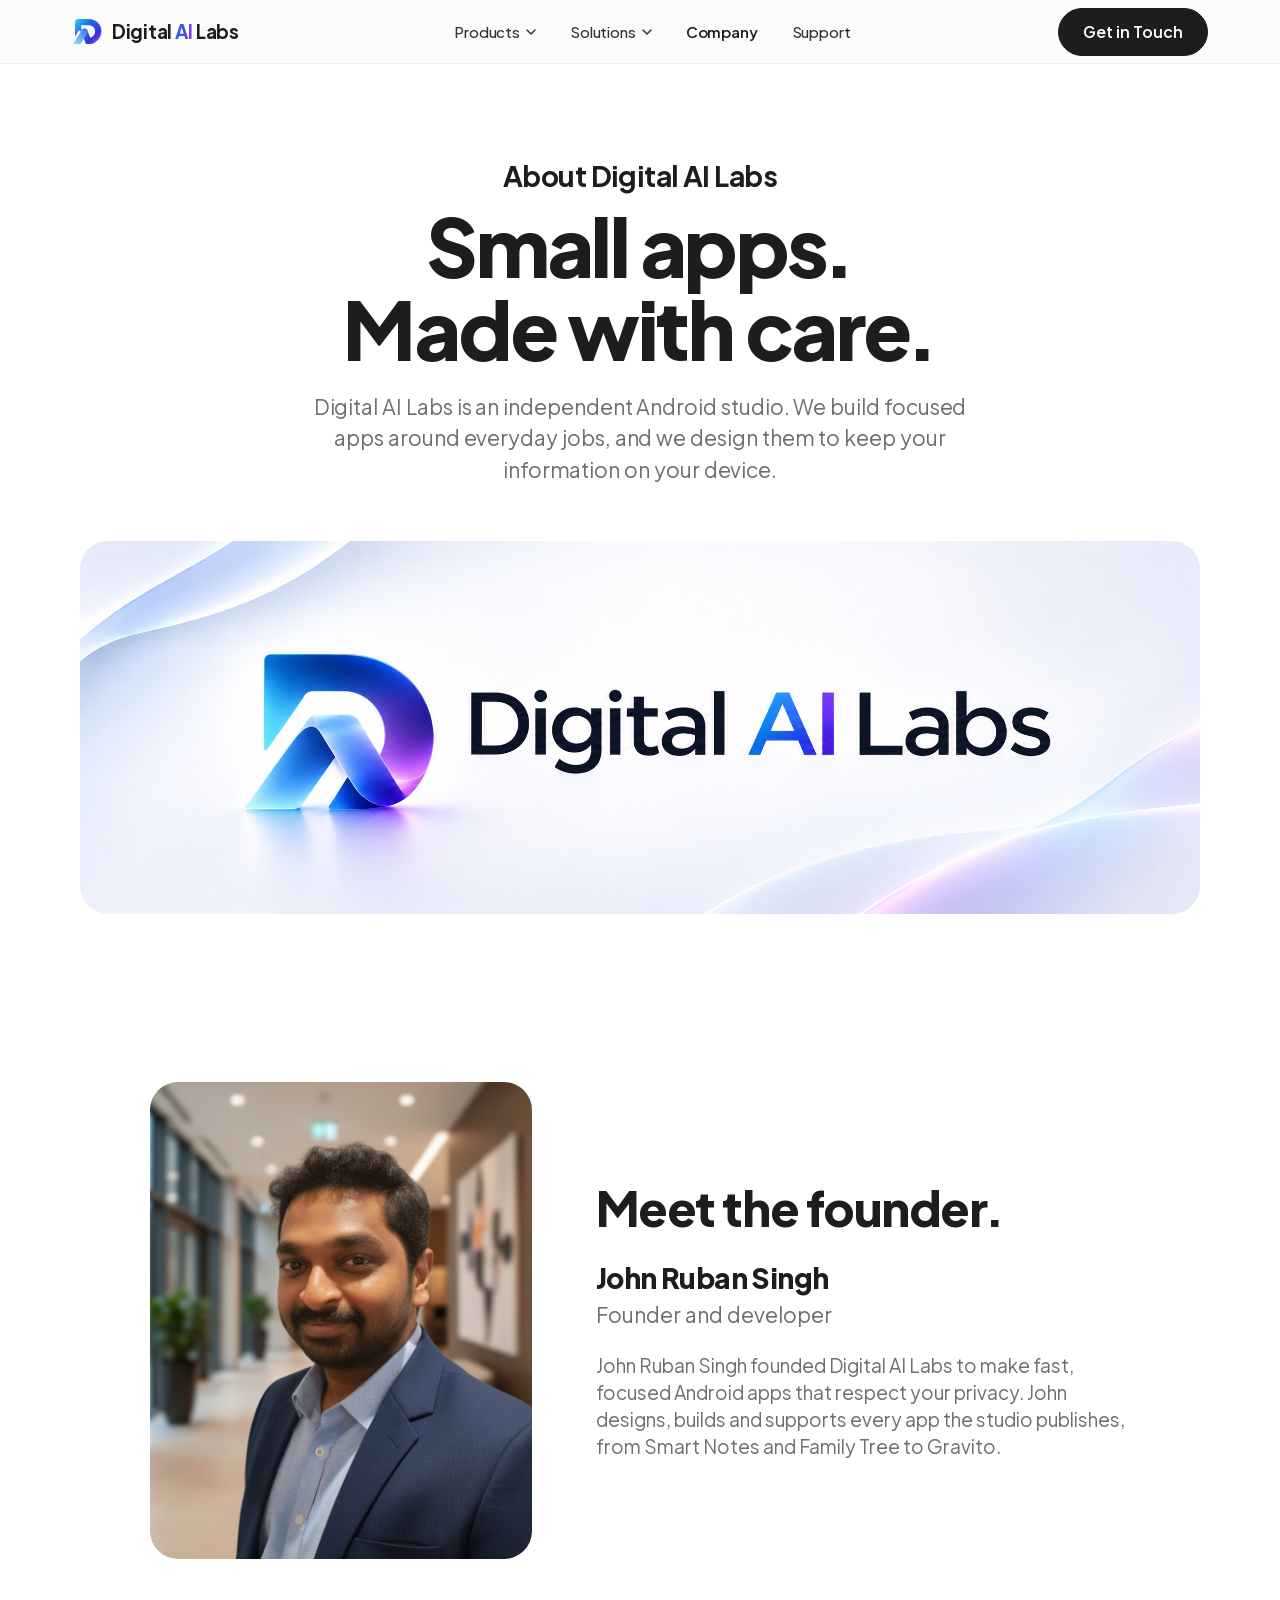
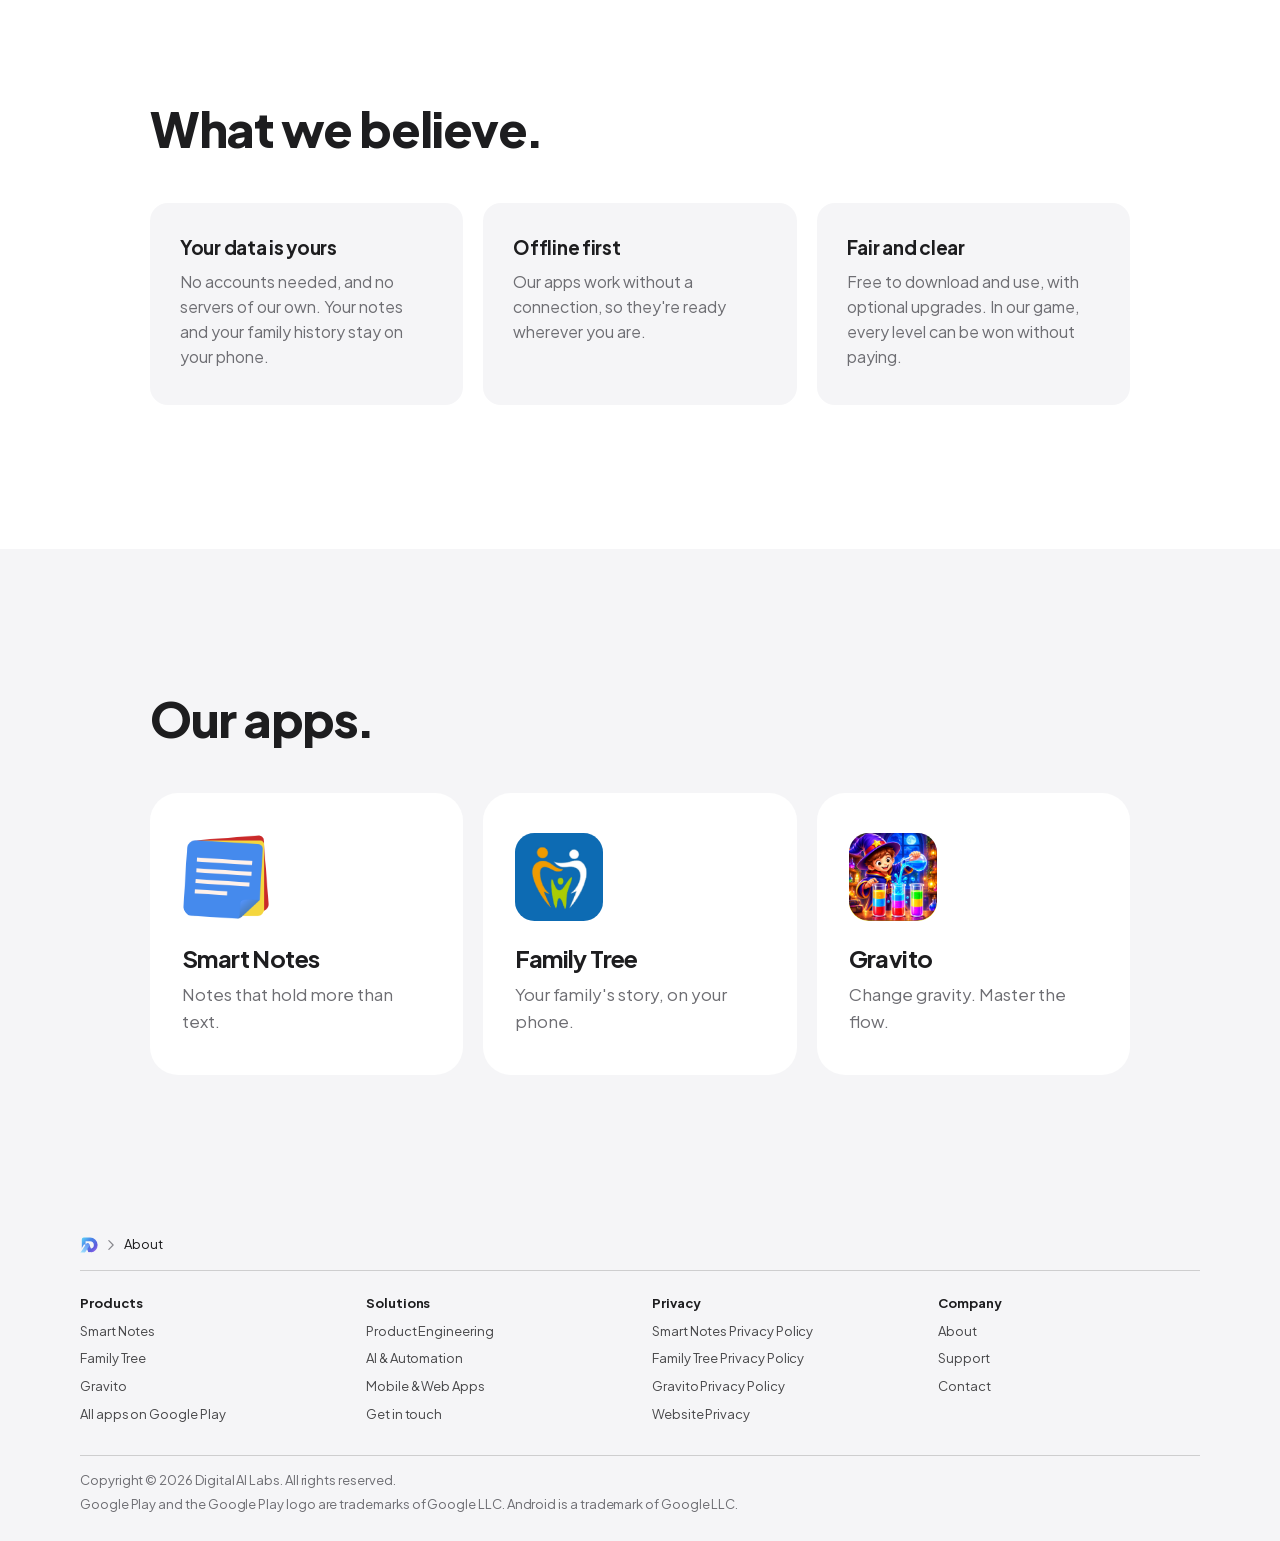
==== about/index.html @ e5d53a9a "Redesign home page and navigation; add Solutions and Contact Home page rebuilt from the product show" ====
<!doctype html>
<html lang="en">
<head>
<meta charset="utf-8">
<meta name="viewport" content="width=device-width, initial-scale=1">
<title>About | Digital AI Labs</title>
<meta name="description" content="Digital AI Labs is an independent Android studio founded by John Ruban Singh. We make Smart Notes, Family Tree and Gravito.">
<link rel="canonical" href="https://digiailabs.com/about/">

<meta name="theme-color" content="#ffffff" media="(prefers-color-scheme: light)">
<meta name="theme-color" content="#000000" media="(prefers-color-scheme: dark)">
<meta property="og:type" content="website">
<meta property="og:site_name" content="Digital AI Labs">
<meta property="og:title" content="About | Digital AI Labs">
<meta property="og:description" content="Digital AI Labs is an independent Android studio founded by John Ruban Singh. We make Smart Notes, Family Tree and Gravito.">
<meta property="og:url" content="https://digiailabs.com/about/">
<meta property="og:image" content="https://digiailabs.com/assets/img/og/home.png">
<meta property="og:image:width" content="1200">
<meta property="og:image:height" content="630">
<meta name="twitter:card" content="summary_large_image">
<link rel="icon" href="/assets/img/brand/favicon.svg" type="image/svg+xml">
<link rel="icon" href="/assets/img/brand/favicon-32.png" sizes="32x32" type="image/png">
<link rel="apple-touch-icon" href="/assets/img/brand/apple-touch-icon.png">
<link rel="preload" href="/assets/fonts/jakarta-latin.woff2" as="font" type="font/woff2" crossorigin>
<link rel="stylesheet" href="/assets/fonts/jakarta.css">
<link rel="stylesheet" href="/assets/css/site.css">
<script src="/assets/js/site.js" defer></script>

</head>
<body class="page-about">
<a class="skip" href="#main">Skip to content</a>
<header class="globalnav">
  <nav class="globalnav-inner" aria-label="Global">
    <a class="brand" href="/" aria-label="Digital AI Labs home"><img class="mark" src="/assets/img/brand/mark.svg" alt="" width="100" height="90"><span>Digital <span class="ai">AI</span> Labs</span></a>
    <button class="menu-toggle" type="button" aria-expanded="false" aria-controls="globalnav-menu"><span class="sr-only">Menu</span><span class="menu-icon" aria-hidden="true"></span></button>
    <div class="globalnav-menu" id="globalnav-menu">
      <ul class="globalnav-list">
        <li class="has-menu"><button class="menu-btn" type="button" aria-expanded="false" aria-controls="menu-products">Products<svg class="caret" viewBox="0 0 10 6" aria-hidden="true"><path d="M1 1l4 4 4-4" fill="none" stroke="currentColor" stroke-width="1.5" stroke-linecap="round" stroke-linejoin="round"/></svg></button>
          <div class="menu-panel" id="menu-products"><ul class="menu-items"><li><a href="/smart-notes/"><img src="/assets/img/icons/smart-notes.png" alt="" width="40" height="40"><span><strong>Smart Notes</strong><small>Note, organize and capture your ideas anytime.</small></span></a></li><li><a href="/family-tree/"><img src="/assets/img/icons/family-tree.png" alt="" width="40" height="40"><span><strong>Family Tree</strong><small>Build, explore and preserve your family history.</small></span></a></li><li><a href="/gravito/"><img src="/assets/img/icons/gravito.png" alt="" width="40" height="40"><span><strong>Gravito</strong><small>A gravity-inspired color sort puzzle game.</small></span></a></li></ul><a class="menu-foot" href="https://play.google.com/store/apps/developer?id=Digital+AI+Labs">All apps on Google Play</a></div></li>
        <li class="has-menu"><button class="menu-btn" type="button" aria-expanded="false" aria-controls="menu-solutions">Solutions<svg class="caret" viewBox="0 0 10 6" aria-hidden="true"><path d="M1 1l4 4 4-4" fill="none" stroke="currentColor" stroke-width="1.5" stroke-linecap="round" stroke-linejoin="round"/></svg></button>
          <div class="menu-panel" id="menu-solutions"><ul class="menu-items"><li><a href="/solutions/#engineering"><svg class="svc-icon" viewBox="0 0 40 40" aria-hidden="true"><g fill="none" stroke="currentColor" stroke-width="2" stroke-linejoin="round"><path d="M20 6 4 14l16 8 16-8z"/><path d="m4 20 16 8 16-8"/><path d="m4 26 16 8 16-8"/></g></svg><span><strong>Product Engineering</strong><small>Build, scale and modernize digital products.</small></span></a></li><li><a href="/solutions/#ai"><svg class="svc-icon" viewBox="0 0 40 40" aria-hidden="true"><g fill="none" stroke="currentColor" stroke-width="2" stroke-linecap="round" stroke-linejoin="round"><rect x="10" y="10" width="20" height="20" rx="4"/><rect x="16" y="16" width="8" height="8" rx="1.5"/><path d="M15 4v6M20 4v6M25 4v6M15 30v6M20 30v6M25 30v6M4 15h6M4 20h6M4 25h6M30 15h6M30 20h6M30 25h6"/></g></svg><span><strong>AI &amp; Automation</strong><small>Leverage AI to improve productivity and experiences.</small></span></a></li><li><a href="/solutions/#apps"><svg class="svc-icon" viewBox="0 0 40 40" aria-hidden="true"><g fill="none" stroke="currentColor" stroke-width="2" stroke-linejoin="round"><rect x="3" y="8" width="26" height="18" rx="2.5"/><path d="M10 31h12" stroke-linecap="round"/><rect x="24" y="15" width="13" height="21" rx="2.5" fill="var(--bg)"/><path d="M29 32h3" stroke-linecap="round"/></g></svg><span><strong>Mobile &amp; Web Apps</strong><small>High-quality apps for Android, iOS and web.</small></span></a></li></ul><a class="menu-foot" href="/solutions/">Explore AI solutions</a></div></li>
        <li><a href="/about/" aria-current="page">Company</a></li>
        <li><a href="/support/">Support</a></li>
      </ul>
      <a class="pill pill-nav" href="/contact/">Get in Touch</a>
    </div>
  </nav>
</header>
<main id="main">
<section class="about-hero">
  <div class="container center narrow">
    <h1 class="hero-eyebrow">About Digital AI Labs</h1>
    <p class="hero-headline">Small apps<span class="dot">.</span> Made with care<span class="dot">.</span></p>
    <p class="hero-sub">Digital AI Labs is an independent Android studio. We build focused apps around everyday jobs, and we design them to keep your information on your device.</p>
  </div>
  <div class="container wide-banner" data-reveal>
    <img class="brand-banner" src="/assets/img/brand/brand-banner.jpg" alt="The Digital AI Labs logo: a D and an A folded from one ribbon of blue to violet glass" width="2172" height="724">
  </div>
</section>
<section class="section founder">
  <div class="container founder-grid">
    <figure class="founder-photo"><img src="/assets/img/founder/portrait.jpg" alt="John Ruban Singh, founder of Digital AI Labs" width="792" height="990" loading="lazy"></figure>
    <div class="founder-copy">
      <h2 class="section-headline">Meet the founder<span class="dot">.</span></h2>
      <p class="founder-name">John Ruban Singh</p>
      <p class="founder-role">Founder and developer</p>
      <p>John Ruban Singh founded Digital AI Labs to make fast, focused Android apps that respect your privacy. John designs, builds and supports every app the studio publishes, from Smart Notes and Family Tree to Gravito.</p>
    </div>
  </div>
</section>
<section class="section values">
  <div class="container">
    <h2 class="section-headline">What we believe<span class="dot">.</span></h2>
    <ul class="feature-grid three">
      <li class="feature"><h3>Your data is yours</h3><p>No accounts needed, and no servers of our own. Your notes and your family history stay on your phone.</p></li>
      <li class="feature"><h3>Offline first</h3><p>Our apps work without a connection, so they're ready wherever you are.</p></li>
      <li class="feature"><h3>Fair and clear</h3><p>Free to download and use, with optional upgrades. In our game, every level can be won without paying.</p></li>
    </ul>
  </div>
</section>
<section class="section apps-row">
  <div class="container">
    <h2 class="section-headline">Our apps<span class="dot">.</span></h2>
    <ul class="app-cards">
      <li><a href="/smart-notes/"><img src="/assets/img/icons/smart-notes.png" alt="" width="88" height="88" loading="lazy"><h3>Smart Notes</h3><p>Notes that hold more than text.</p></a></li>
      <li><a href="/family-tree/"><img src="/assets/img/icons/family-tree.png" alt="" width="88" height="88" loading="lazy"><h3>Family Tree</h3><p>Your family's story, on your phone.</p></a></li>
      <li><a href="/gravito/"><img src="/assets/img/icons/gravito.png" alt="" width="88" height="88" loading="lazy"><h3>Gravito</h3><p>Change gravity. Master the flow.</p></a></li>
    </ul>
  </div>
</section>
</main>
<footer class="footer">
  <div class="footer-inner">
    <nav class="breadcrumbs" aria-label="Breadcrumb"><a href="/" class="crumb-home" aria-label="Digital AI Labs"><img class="mark" src="/assets/img/brand/mark.svg" alt="" width="100" height="90"></a><svg class="chev" viewBox="0 0 8 14" aria-hidden="true"><path d="M1 1l6 6-6 6" fill="none" stroke="currentColor" stroke-width="1.6" stroke-linecap="round" stroke-linejoin="round"/></svg><span>About</span></nav>
    <div class="directory">
      <div class="dir-col">
        <h3>Products</h3>
        <ul>
          <li><a href="/smart-notes/">Smart Notes</a></li>
          <li><a href="/family-tree/">Family Tree</a></li>
          <li><a href="/gravito/">Gravito</a></li>
          <li><a href="https://play.google.com/store/apps/developer?id=Digital+AI+Labs">All apps on Google Play</a></li>
        </ul>
      </div>
      <div class="dir-col">
        <h3>Solutions</h3>
        <ul>
          <li><a href="/solutions/#engineering">Product Engineering</a></li>
          <li><a href="/solutions/#ai">AI &amp; Automation</a></li>
          <li><a href="/solutions/#apps">Mobile &amp; Web Apps</a></li>
          <li><a href="/contact/">Get in touch</a></li>
        </ul>
      </div>
      <div class="dir-col">
        <h3>Privacy</h3>
        <ul>
          <li><a href="/smart-notes/privacy/">Smart Notes Privacy Policy</a></li>
          <li><a href="/family-tree/privacy/">Family Tree Privacy Policy</a></li>
          <li><a href="/gravito/privacy/">Gravito Privacy Policy</a></li>
          <li><a href="/privacy/">Website Privacy</a></li>
        </ul>
      </div>
      <div class="dir-col">
        <h3>Company</h3>
        <ul>
          <li><a href="/about/">About</a></li>
          <li><a href="/support/">Support</a></li>
          <li><a href="/contact/">Contact</a></li>
        </ul>
      </div>
    </div>
    <div class="legal-row">
      <p>Copyright © 2026 Digital AI Labs. All rights reserved.</p>
      <p>Google Play and the Google Play logo are trademarks of Google LLC. Android is a trademark of Google LLC.</p>
    </div>
  </div>
</footer>
</body>
</html>
---- assets/fonts/jakarta.css ----
/* latin-ext */
@font-face {
  font-family: 'Jakarta';
  font-style: normal;
  font-weight: 200 800;
  font-display: swap;
  src: url(/assets/fonts/jakarta-latin-ext.woff2) format('woff2');
  unicode-range: U+0100-02BA, U+02BD-02C5, U+02C7-02CC, U+02CE-02D7, U+02DD-02FF, U+0304, U+0308, U+0329, U+1D00-1DBF, U+1E00-1E9F, U+1EF2-1EFF, U+2020, U+20A0-20AB, U+20AD-20C4, U+2113, U+2C60-2C7F, U+A720-A7FF;
}
/* latin */
@font-face {
  font-family: 'Jakarta';
  font-style: normal;
  font-weight: 200 800;
  font-display: swap;
  src: url(/assets/fonts/jakarta-latin.woff2) format('woff2');
  unicode-range: U+0000-00FF, U+0131, U+0152-0153, U+02BB-02BC, U+02C6, U+02DA, U+02DC, U+0304, U+0308, U+0329, U+2000-206F, U+20AC, U+2122, U+2191, U+2193, U+2212, U+2215, U+FEFF, U+FFFD;
}
---- assets/css/site.css ----
/* Digital AI Labs
   Layout and type follow a large/medium/small system (≥1069 / 735–1068 / ≤734).
   Inter with optical sizing stands in for a system display face. */

:root {
  --text: #1d1d1f;
  --text-2: #6e6e73;
  --text-3: #86868b;
  --bg: #ffffff;
  --bg-alt: #f5f5f7;
  --card: #f5f5f7;
  --card-on-alt: #ffffff;
  --line: #d2d2d7;
  --line-soft: rgba(0, 0, 0, 0.16);
  --link: #0066cc;
  --blue: #0071e3;
  --blue-hover: #0076df;
  --blue-active: #006edb;
  --nav-bg: rgba(250, 250, 252, 0.8);
  --nav-text: rgba(0, 0, 0, 0.8);
  --mark: #1d1d1f;
  --mark-ink: #ffffff;
  --accent: #0071e3;

  --font: "Jakarta", -apple-system, BlinkMacSystemFont, "Segoe UI", Helvetica, Arial, sans-serif;
  --grad: linear-gradient(92deg, #1e6be6 0%, #4a46e8 55%, #8b3ff2 100%);
  --nav-h: 64px;
  --ease: cubic-bezier(0.4, 0, 0.6, 1);
  --container: 980px;
  --wide: 1260px;
  --radius: 28px;
}

/* Per-product accents, used sparingly (statement kicker, step numbers). */
.theme-notes  { --accent: #5b4bdb; }
.theme-tree   { --accent: #1a56db; }
.theme-gravito {
  --accent: #f5b83d;
  --text: #f5f5f7;
  --text-2: #a1a1a6;
  --text-3: #86868b;
  --bg: #000000;
  --bg-alt: #161617;
  --card: #1d1d1f;
  --card-on-alt: #1d1d1f;
  --line: #424245;
  --line-soft: rgba(255, 255, 255, 0.24);
  --link: #2997ff;
  --nav-bg: rgba(22, 22, 23, 0.8);
  --nav-text: rgba(255, 255, 255, 0.8);
  --mark: #f5f5f7;
  --mark-ink: #1d1d1f;
}

*, *::before, *::after { box-sizing: border-box; }

html {
  font-size: 106.25%; /* 1rem = 17px */
  -webkit-text-size-adjust: 100%;
  scroll-padding-top: 80px;
}

body {
  margin: 0;
  background: var(--bg);
  color: var(--text);
  font-family: var(--font);
  font-optical-sizing: auto;
  font-size: 1rem;
  line-height: 1.6;
  font-weight: 400;
  letter-spacing: 0;
  -webkit-font-smoothing: antialiased;
  -moz-osx-font-smoothing: grayscale;
  font-synthesis: none;
  text-rendering: optimizeLegibility;
}

img, svg { display: block; max-width: 100%; }
img { height: auto; }

a { color: var(--link); text-decoration: none; }
a:hover { text-decoration: underline; }

:focus-visible { outline: 2px solid var(--blue); outline-offset: 3px; border-radius: 6px; }

h1, h2, h3, p, ul, ol, dl, dd, figure { margin: 0; }
ul, ol { padding: 0; list-style: none; }

.sr-only {
  position: absolute; width: 1px; height: 1px; padding: 0; margin: -1px;
  overflow: hidden; clip: rect(0 0 0 0); white-space: nowrap; border: 0;
}

.skip {
  position: absolute; left: 12px; top: -60px; z-index: 100;
  padding: 10px 16px; border-radius: 980px;
  background: var(--blue); color: #fff; font-size: 14px;
}
.skip:focus { top: 8px; text-decoration: none; }

.container {
  width: 87.5%;
  max-width: var(--container);
  margin-inline: auto;
}
.container.narrow { max-width: 692px; }
.center { text-align: center; }

/* ------------------------------------------------------------------ global nav */

.globalnav {
  position: sticky;
  top: 0;
  z-index: 50;
  height: var(--nav-h);
  background: var(--nav-bg);
  -webkit-backdrop-filter: saturate(180%) blur(20px);
  backdrop-filter: saturate(180%) blur(20px);
  border-bottom: 1px solid rgba(0, 0, 0, 0.05);
}
.theme-gravito .globalnav { border-bottom-color: rgba(255, 255, 255, 0.08); }

.page-product .globalnav,
.page-legal.theme-notes .globalnav,
.page-legal.theme-tree .globalnav,
.page-legal.theme-gravito .globalnav { position: relative; }

.globalnav-inner {
  display: flex;
  align-items: center;
  gap: 32px;
  height: 100%;
  max-width: 1200px;
  margin-inline: auto;
  padding-inline: 32px;
}

.brand {
  display: inline-flex;
  align-items: center;
  gap: 10px;
  color: var(--text);
  font-size: 19px;
  font-weight: 700;
  letter-spacing: -0.015em;
  white-space: nowrap;
}
.brand:hover { text-decoration: none; }
.mark { width: 30px; height: auto; flex: none; }
.brand .ai {
  background: var(--grad);
  -webkit-background-clip: text;
  background-clip: text;
  color: transparent;
}
.theme-gravito .brand .ai { background-image: linear-gradient(92deg, #5aa8ff, #b993ff); }

.globalnav-menu {
  display: flex;
  align-items: center;
  flex: 1;
  gap: 24px;
}
.globalnav-list {
  display: flex;
  align-items: center;
  gap: 6px;
  margin: 0 auto;
}
.globalnav-list > li { position: relative; }
.globalnav-list > li > a,
.menu-btn {
  display: inline-flex;
  align-items: center;
  gap: 6px;
  padding: 8px 14px;
  border: 0;
  border-radius: 980px;
  background: none;
  color: var(--nav-text);
  font: inherit;
  font-size: 15px;
  font-weight: 500;
  letter-spacing: -0.01em;
  cursor: pointer;
  transition: color 0.2s var(--ease), background-color 0.2s var(--ease);
}
.globalnav-list > li > a:hover,
.menu-btn:hover,
.menu-btn[aria-expanded="true"] { color: var(--text); background: rgba(0, 0, 0, 0.04); text-decoration: none; }
.theme-gravito .globalnav-list > li > a:hover,
.theme-gravito .menu-btn:hover,
.theme-gravito .menu-btn[aria-expanded="true"] { background: rgba(255, 255, 255, 0.08); }
.globalnav-list a[aria-current="page"], .menu-btn.is-current { color: var(--text); font-weight: 600; }
.caret { width: 10px; height: 6px; transition: transform 0.2s var(--ease); }
.menu-btn[aria-expanded="true"] .caret { transform: rotate(180deg); }

.menu-panel {
  position: absolute;
  top: calc(100% + 12px);
  left: 50%;
  width: 360px;
  padding: 10px;
  border: 1px solid rgba(0, 0, 0, 0.06);
  border-radius: 20px;
  background: rgba(255, 255, 255, 0.96);
  -webkit-backdrop-filter: saturate(180%) blur(24px);
  backdrop-filter: saturate(180%) blur(24px);
  box-shadow: 0 24px 60px -12px rgba(16, 24, 64, 0.22), 0 2px 6px rgba(16, 24, 64, 0.06);
  opacity: 0;
  visibility: hidden;
  transform: translate(-50%, -6px);
  transition: opacity 0.18s var(--ease), transform 0.18s var(--ease), visibility 0s linear 0.18s;
}
.menu-btn[aria-expanded="true"] + .menu-panel {
  opacity: 1;
  visibility: visible;
  transform: translate(-50%, 0);
  transition: opacity 0.18s var(--ease), transform 0.18s var(--ease), visibility 0s;
}
.theme-gravito .menu-panel { background: rgba(29, 29, 31, 0.96); border-color: rgba(255, 255, 255, 0.08); }

.menu-items a {
  display: flex;
  align-items: center;
  gap: 14px;
  padding: 10px 12px;
  border-radius: 14px;
  color: var(--text);
}
.menu-items a:hover { background: var(--bg-alt); text-decoration: none; }
.theme-gravito .menu-items a:hover { background: rgba(255, 255, 255, 0.06); }
.menu-items img { width: 40px; height: 40px; border-radius: 22%; flex: none; }
.menu-items .svc-icon { width: 40px; height: 40px; padding: 8px; flex: none; border-radius: 12px; background: var(--bg-alt); color: #3b4fe0; }
.menu-items strong { display: block; font-size: 15px; font-weight: 600; letter-spacing: -0.01em; line-height: 1.3; }
.menu-items small { display: block; margin-top: 2px; color: var(--text-2); font-size: 13px; line-height: 1.4; }
.menu-foot {
  display: block;
  margin-top: 6px;
  padding: 12px 12px 8px;
  border-top: 1px solid var(--line-soft);
  color: var(--link);
  font-size: 14px;
  font-weight: 600;
}

.pill-nav { padding: 9px 18px; font-size: 14px; }

.menu-toggle { display: none; }

@media (max-width: 960px) {
  .globalnav-inner { padding-inline: 20px; gap: 16px; }
  .menu-toggle {
    display: block;
    position: relative;
    width: 44px; height: 44px;
    margin-left: auto; margin-right: -10px;
    border: 0; background: none; cursor: pointer; color: var(--text);
  }
  .menu-icon, .menu-icon::before {
    position: absolute; left: 13px; width: 18px; height: 1.5px;
    background: currentColor; border-radius: 1px;
    transition: transform 0.24s var(--ease), top 0.24s var(--ease);
  }
  .menu-icon { top: 18px; }
  .menu-icon::before { content: ""; left: 0; top: 7px; }
  .menu-toggle[aria-expanded="true"] .menu-icon { top: 21px; transform: rotate(45deg); }
  .menu-toggle[aria-expanded="true"] .menu-icon::before { top: 0; transform: rotate(-90deg); }

  .globalnav-menu {
    position: fixed;
    inset: var(--nav-h) 0 0 0;
    display: none;
    flex-direction: column;
    align-items: stretch;
    gap: 24px;
    padding: 16px 24px 40px;
    background: var(--bg);
    overflow-y: auto;
  }
  .menu-open .globalnav-menu { display: flex; }
  .menu-open { overflow: hidden; }
  /* backdrop-filter would make the fixed panel position inside the 64px bar */
  .menu-open .globalnav { -webkit-backdrop-filter: none; backdrop-filter: none; background: var(--bg); }
  .globalnav-list { flex-direction: column; align-items: stretch; gap: 0; margin: 0; }
  .globalnav-list > li { border-bottom: 1px solid var(--line-soft); }
  .globalnav-list > li > a, .menu-btn {
    display: flex; width: 100%; justify-content: space-between;
    padding: 16px 0; border-radius: 0;
    color: var(--text); font-size: 22px; font-weight: 700; letter-spacing: -0.02em;
  }
  .globalnav-list > li > a:hover, .menu-btn:hover, .menu-btn[aria-expanded="true"] { background: none; }
  .caret { width: 14px; height: 8px; }
  .menu-panel {
    position: static; width: auto; padding: 0 0 12px; border: 0; border-radius: 0;
    background: none; box-shadow: none; transform: none;
    display: none; opacity: 1; visibility: visible; transition: none;
    -webkit-backdrop-filter: none; backdrop-filter: none;
  }
  .menu-btn[aria-expanded="true"] + .menu-panel { display: block; transform: none; }
  .theme-gravito .menu-panel { background: none; border: 0; }
  .theme-gravito .globalnav-list > li > a:hover, .theme-gravito .menu-btn:hover, .theme-gravito .menu-btn[aria-expanded="true"] { background: none; }
  .menu-items a { padding: 10px 0; }
  .menu-foot { border: 0; padding: 8px 0; }
  .pill-nav { align-self: stretch; text-align: center; padding: 14px 20px; font-size: 16px; }
}

/* ------------------------------------------------------------------ local nav */

.localnav {
  position: sticky;
  top: 0;
  z-index: 40;
  background: var(--nav-bg);
  -webkit-backdrop-filter: saturate(180%) blur(20px);
  backdrop-filter: saturate(180%) blur(20px);
  border-bottom: 1px solid var(--line-soft);
}

.localnav-inner {
  display: flex;
  align-items: center;
  gap: 24px;
  height: 52px;
  max-width: 1200px;
  margin-inline: auto;
  padding-inline: 32px;
}

.localnav-title {
  color: var(--text);
  font-size: 21px;
  font-weight: 600;
  letter-spacing: 0.011em;
  white-space: nowrap;
}
.localnav-title:hover { text-decoration: none; }

.localnav-links { display: flex; gap: 24px; margin-left: auto; }
.localnav-links a {
  color: var(--text);
  opacity: 0.8;
  font-size: 12px;
  letter-spacing: -0.01em;
}
.localnav-links a:hover { opacity: 1; text-decoration: none; }
.localnav-links a[aria-current="page"] { opacity: 0.48; }

@media (max-width: 833px) {
  .localnav-inner { height: 48px; padding-inline: 20px; gap: 18px; }
  .localnav-title { font-size: 19px; }
}

/* ------------------------------------------------------------------ buttons & links */

.ctas {
  display: flex;
  flex-wrap: wrap;
  align-items: center;
  justify-content: center;
  gap: 14px 16px;
  margin-top: 28px;
}
.ctas.left { justify-content: flex-start; }

.pill {
  display: inline-flex;
  align-items: center;
  justify-content: center;
  gap: 10px;
  padding: 13px 24px;
  border: 1.5px solid #1d1d1f;
  border-radius: 980px;
  background: #1d1d1f;
  color: #fff;
  font-size: 16px;
  font-weight: 600;
  line-height: 1.25;
  letter-spacing: 0;
  white-space: nowrap;
  transition: background-color 0.2s var(--ease), border-color 0.2s var(--ease), color 0.2s var(--ease), box-shadow 0.2s var(--ease);
}
.pill:hover { background: #000; border-color: #000; text-decoration: none; box-shadow: 0 8px 20px -8px rgba(0, 0, 0, 0.45); }
.pill .arrow { width: 16px; height: 16px; transition: transform 0.2s var(--ease); }
.pill:hover .arrow, .link-arrow:hover .arrow, .product:hover .arrow { transform: translateX(3px); }

.pill-outline { background: transparent; color: var(--text); border-color: rgba(0, 0, 0, 0.16); }
.pill-outline:hover { background: rgba(0, 0, 0, 0.04); border-color: rgba(0, 0, 0, 0.32); box-shadow: none; }

.theme-gravito .pill { background: #f5f5f7; border-color: #f5f5f7; color: #1d1d1f; }
.theme-gravito .pill:hover { background: #fff; border-color: #fff; }
.theme-gravito .pill-outline { background: transparent; color: #f5f5f7; border-color: rgba(255, 255, 255, 0.3); }
.theme-gravito .pill-outline:hover { background: rgba(255, 255, 255, 0.08); border-color: rgba(255, 255, 255, 0.5); }

.pill-small { padding: 5px 14px; font-size: 13px; border-width: 1px; }

.link, .link-arrow { font-size: 17px; font-weight: 600; letter-spacing: -0.01em; }
.link-arrow { display: inline-flex; align-items: center; gap: 8px; color: #2650d9; }
.link-arrow .arrow { width: 16px; height: 16px; transition: transform 0.2s var(--ease); }
.link .chev, .policy-links .chev { display: inline-block; width: 7px; height: 12px; margin-left: 0.3em; vertical-align: -0.05em; }

@media (max-width: 734px) {
  .pill:not(.pill-small):not(.pill-nav) { font-size: 15px; padding: 12px 20px; }
}

/* ------------------------------------------------------------------ shared type */

.hero-eyebrow {
  font-size: 32px; line-height: 1.125; font-weight: 600; letter-spacing: 0.004em;
}
.hero-headline {
  margin-top: 8px;
  font-size: 80px; line-height: 1.05; font-weight: 600; letter-spacing: -0.025em;
  text-wrap: balance;
}
.hero-sub {
  max-width: 34em;
  margin: 20px auto 0;
  color: var(--text-2);
  font-size: 21px; line-height: 1.381; letter-spacing: 0.004em;
  text-wrap: pretty;
}

.section-headline {
  font-size: 48px; line-height: 1.083; font-weight: 600; letter-spacing: -0.018em;
  text-wrap: balance;
}
.section-intro {
  max-width: 34em;
  margin-top: 16px;
  color: var(--text-2);
  font-size: 21px; line-height: 1.381; letter-spacing: 0.004em;
}
.section-intro.center { margin-inline: auto; }
.section-headline.center { text-align: center; }

@media (max-width: 1068px) {
  .hero-eyebrow { font-size: 28px; line-height: 1.143; }
  .hero-headline { font-size: 64px; line-height: 1.0625; letter-spacing: -0.02em; }
  .section-headline { font-size: 40px; line-height: 1.1; letter-spacing: -0.012em; }
}
@media (max-width: 734px) {
  .hero-eyebrow { font-size: 24px; line-height: 1.167; }
  .hero-headline { font-size: 40px; line-height: 1.1; letter-spacing: -0.012em; }
  .hero-sub, .section-intro { font-size: 19px; line-height: 1.421; }
  .section-headline { font-size: 32px; line-height: 1.125; letter-spacing: -0.005em; }
}

/* ------------------------------------------------------------------ sections */

.section { padding-block: 144px; }
@media (max-width: 1068px) { .section { padding-block: 120px; } }
@media (max-width: 734px)  { .section { padding-block: 88px; } }

/* ------------------------------------------------------------------ home tiles */

.page-home main { display: grid; gap: 12px; padding-bottom: 12px; }

.hero-tile {
  display: flex;
  flex-direction: column;
  align-items: center;
  min-height: 720px;
  padding-top: 56px;
  overflow: hidden;
  text-align: center;
}
.tile-light { background: #fff; }
.tile-grey  { background: var(--bg-alt); }
.tile-white { background: #fff; }
.tile-dark  { background: #000; color: #f5f5f7; --link: #2997ff; }

.tile-copy { position: relative; z-index: 2; padding-inline: 24px; }

.tile-title {
  font-size: 56px; line-height: 1.07; font-weight: 600; letter-spacing: -0.02em;
}
.tile-headline {
  margin-top: 6px;
  font-size: 28px; line-height: 1.143; font-weight: 400; letter-spacing: 0.007em;
}
.tile-sub {
  margin-top: 9px;
  color: var(--text-2);
  font-size: 17px;
}
.tile-dark .tile-sub { color: #a1a1a6; }
.tile-copy .ctas { margin-top: 17px; }

.tile-media {
  flex: 1;
  display: flex;
  align-items: flex-end;
  justify-content: center;
  width: 100%;
  margin-top: 40px;
}

.hero-tile .tile-media > img {
  width: min(400px, 78%);
  max-height: 460px;
  object-fit: cover;
  object-position: top;
  border-radius: var(--radius) var(--radius) 0 0;
}

.tile-grid {
  display: grid;
  grid-template-columns: repeat(2, minmax(0, 1fr));
  gap: 12px;
  padding-inline: 12px;
}

.grid-tile {
  display: flex;
  flex-direction: column;
  align-items: center;
  min-height: 580px;
  padding-top: 52px;
  overflow: hidden;
  text-align: center;
}
.grid-tile .tile-title { font-size: 40px; line-height: 1.1; }
.grid-tile .tile-headline { font-size: 21px; line-height: 1.381; letter-spacing: 0.011em; }
.grid-tile .tile-media > img {
  width: min(300px, 64%);
  max-height: 340px;
  object-fit: cover;
  object-position: top;
  border-radius: var(--radius) var(--radius) 0 0;
}

.privacy-glyph, .support-glyph, .icon-row {
  flex: 1;
  display: flex;
  align-items: center;
  justify-content: center;
  padding-block: 40px;
}
.privacy-glyph svg { width: 120px; color: var(--text); }
.support-glyph svg { width: 140px; color: var(--text-3); }
.icon-row { gap: 20px; }
.icon-row img { width: 96px; border-radius: 22%; }

@media (max-width: 1068px) {
  .hero-tile { min-height: 640px; }
  .tile-title { font-size: 48px; }
  .tile-headline { font-size: 24px; line-height: 1.167; }
  .grid-tile { min-height: 490px; }
  .grid-tile .tile-title { font-size: 32px; line-height: 1.125; }
  .grid-tile .tile-headline { font-size: 19px; line-height: 1.421; }
  .icon-row img { width: 72px; }
}
@media (max-width: 734px) {
  .hero-tile { min-height: 560px; padding-top: 44px; }
  .tile-title { font-size: 32px; line-height: 1.125; }
  .tile-headline { font-size: 19px; line-height: 1.421; }
  .tile-grid { grid-template-columns: 1fr; padding-inline: 0; }
  .grid-tile { min-height: 500px; }
  .icon-row img { width: 72px; }
}

/* ------------------------------------------------------------------ fan of app screens */

.fan {
  position: relative;
  display: flex;
  justify-content: center;
  align-items: flex-end;
  width: 100%;
}
.fan img { width: 100%; border-radius: var(--radius); }
.fan-center {
  position: relative;
  z-index: 2;
  width: min(400px, 46vw);
  box-shadow: 0 30px 60px -20px rgba(0, 0, 0, 0.35);
  border-radius: var(--radius);
}
.fan-side {
  position: relative;
  z-index: 1;
  width: min(330px, 36vw);
  margin-bottom: 0;
  opacity: 0.98;
}
.fan-left  { margin-right: -72px; transform: translateY(-28px); }
.fan-right { margin-left: -72px;  transform: translateY(-28px); }

.hero-tile .fan { margin-top: 0; }
.hero-tile .fan-center { width: min(380px, 50vw); }
.hero-tile .fan-side   { width: min(310px, 40vw); }
.hero-tile .fan img, .hero-tile .fan-center { border-radius: var(--radius) var(--radius) 0 0; box-shadow: none; }
.hero-tile .fan-side { transform: translateY(0); margin-bottom: -40px; }
.hero-tile .fan img { max-height: 460px; object-fit: cover; object-position: top; }
.hero-tile .fan-side img { max-height: 400px; }

@media (max-width: 734px) {
  .fan-side { display: none; }
  .fan-center { width: min(320px, 80vw); }
  .hero-tile .fan-center { width: min(300px, 76vw); }
}

/* ------------------------------------------------------------------ product hero */

.product-hero { padding-top: 72px; overflow: hidden; }
.hero-icon {
  width: 96px; height: 96px;
  margin: 0 auto 20px;
  border-radius: 22%;
  box-shadow: 0 4px 16px rgba(0, 0, 0, 0.12);
}
.hero-media { margin-top: 64px; padding-bottom: 0; }
.product-hero .fan { padding-inline: 16px; }
.product-hero .fan-center img, .product-hero .fan-side img {
  border-radius: var(--radius) var(--radius) 0 0;
}
.product-hero .fan-center { border-radius: var(--radius) var(--radius) 0 0; box-shadow: 0 -10px 60px -20px rgba(0, 0, 0, 0.25); }
.product-hero .fan-side { transform: none; margin-bottom: 0; }
.product-hero .fan-side img { max-height: 520px; object-fit: cover; object-position: top; }
.product-hero .fan-center img { max-height: 620px; object-fit: cover; object-position: top; }

@media (max-width: 734px) {
  .product-hero { padding-top: 48px; }
  .hero-icon { width: 76px; height: 76px; }
  .hero-media { margin-top: 44px; }
  .product-hero .fan-center img { max-height: 460px; }
}

/* ------------------------------------------------------------------ highlights gallery */

.gallery-section { background: var(--bg-alt); }
.gallery { position: relative; margin-top: 48px; }

.gallery-track {
  display: flex;
  gap: 20px;
  overflow-x: auto;
  scroll-snap-type: x mandatory;
  scroll-behavior: smooth;
  padding-inline: max(6.25vw, calc((100vw - var(--container)) / 2));
  scroll-padding-inline: max(6.25vw, calc((100vw - var(--container)) / 2));
  scrollbar-width: none;
}
.gallery-track::-webkit-scrollbar { display: none; }
.gallery-track:focus-visible { outline-offset: -2px; }

.gallery-card {
  flex: 0 0 auto;
  width: clamp(260px, 30vw, 372px);
  scroll-snap-align: start;
}
.gallery-card img {
  width: 100%;
  aspect-ratio: 372 / 500;
  object-fit: cover;
  object-position: top;
  border-radius: var(--radius);
  background: var(--card);
}
.gallery-card figcaption {
  margin-top: 20px;
  padding-right: 12px;
  color: var(--text);
  font-size: 17px;
  font-weight: 600;
  line-height: 1.4706;
  letter-spacing: -0.016em;
}

.gallery-controls {
  display: flex;
  justify-content: flex-end;
  gap: 18px;
  width: 87.5%;
  max-width: var(--container);
  margin: 32px auto 0;
}
.gallery-btn {
  width: 36px; height: 36px;
  padding: 0;
  border: 0;
  border-radius: 50%;
  background: rgba(210, 210, 215, 0.64);
  color: rgba(0, 0, 0, 0.56);
  cursor: pointer;
  transition: background-color 0.2s var(--ease), opacity 0.2s var(--ease);
}
.gallery-btn svg { width: 36px; height: 36px; }
.gallery-btn:hover { background: rgba(223, 223, 227, 0.7); color: rgba(0, 0, 0, 0.64); }
.gallery-btn:disabled { opacity: 0.42; cursor: default; }
.theme-gravito .gallery-btn { background: rgba(66, 66, 69, 0.72); color: rgba(255, 255, 255, 0.8); }

/* ------------------------------------------------------------------ statement */

.statement-dark { background: #000; color: #f5f5f7; }
.theme-gravito .statement-dark { background: var(--bg-alt); }
.statement { text-align: center; }
.statement-kicker {
  color: var(--accent);
  font-size: 21px; font-weight: 600; letter-spacing: 0.011em;
}
.theme-notes .statement-kicker { color: #a99cff; }
.theme-tree .statement-kicker  { color: #ffc928; }
.statement-headline {
  margin-top: 12px;
  font-size: 80px; line-height: 1.05; font-weight: 600; letter-spacing: -0.025em;
  text-wrap: balance;
}
.statement-text {
  margin-top: 24px;
  color: #a1a1a6;
  font-size: 21px; line-height: 1.381; letter-spacing: 0.004em;
}
@media (max-width: 1068px) { .statement-headline { font-size: 64px; letter-spacing: -0.02em; } }
@media (max-width: 734px) {
  .statement-headline { font-size: 40px; line-height: 1.1; letter-spacing: -0.012em; }
  .statement-text { font-size: 19px; }
}

/* ------------------------------------------------------------------ big screen */

.bigscreen { background: var(--bg); }
.bigscreen-media {
  max-width: 980px;
  margin: 56px auto 0;
  overflow: hidden;
  border-radius: var(--radius);
  background: var(--card);
}
.bigscreen-media img { width: 100%; }

/* ------------------------------------------------------------------ feature grid */

.features { background: var(--bg-alt); }
.feature-grid {
  display: grid;
  grid-template-columns: repeat(3, minmax(0, 1fr));
  gap: 20px;
  margin-top: 48px;
}
.feature {
  padding: 32px 30px 36px;
  border-radius: 18px;
  background: var(--card-on-alt);
}
.values .feature, .page-about .feature { background: var(--bg-alt); }
.feature h3 {
  font-size: 21px; line-height: 1.19; font-weight: 600; letter-spacing: 0.011em;
}
.feature p { margin-top: 10px; color: var(--text-2); }

@media (max-width: 1068px) { .feature-grid { grid-template-columns: repeat(2, minmax(0, 1fr)); } }
@media (max-width: 734px)  { .feature-grid { grid-template-columns: 1fr; gap: 14px; margin-top: 32px; } }

/* ------------------------------------------------------------------ steps (a real sequence) */

.steps-section { background: var(--bg); }
.steps {
  display: grid;
  grid-template-columns: repeat(4, minmax(0, 1fr));
  gap: 32px;
  margin-top: 48px;
  counter-reset: none;
}
.step { border-top: 1px solid var(--line); padding-top: 24px; }
.step-num {
  display: block;
  color: var(--accent);
  font-size: 48px; line-height: 1; font-weight: 600; letter-spacing: -0.02em;
}
.step p { margin-top: 16px; color: var(--text-2); }
@media (max-width: 1068px) { .steps { grid-template-columns: repeat(2, minmax(0, 1fr)); } }
@media (max-width: 734px)  { .steps { grid-template-columns: 1fr; gap: 24px; } }

/* ------------------------------------------------------------------ premium */

.premium { background: var(--bg); }
.premium-card {
  display: grid;
  grid-template-columns: minmax(0, 1fr) minmax(0, 1fr);
  gap: 48px;
  padding: 64px;
  border-radius: var(--radius);
  background: var(--card);
}
.premium-note { margin-top: 20px; color: var(--text-3); font-size: 14px; }
.premium-list { display: grid; gap: 14px; align-content: center; }
.premium-list li {
  position: relative;
  padding-left: 34px;
  font-size: 17px;
}
.premium-list li::before {
  content: "";
  position: absolute; left: 0; top: 2px;
  width: 20px; height: 20px;
  border-radius: 50%;
  background: var(--blue) url("data:image/svg+xml,%3Csvg xmlns='http://www.w3.org/2000/svg' viewBox='0 0 20 20'%3E%3Cpath d='M6 10.5l2.6 2.6L14.2 7' fill='none' stroke='white' stroke-width='2' stroke-linecap='round' stroke-linejoin='round'/%3E%3C/svg%3E") center / 20px no-repeat;
}
@media (max-width: 1068px) { .premium-card { grid-template-columns: 1fr; padding: 48px; gap: 32px; } }
@media (max-width: 734px)  { .premium-card { padding: 32px 24px; } }

/* ------------------------------------------------------------------ details (spec rows) */

.details { background: var(--bg-alt); }
.specs { margin-top: 48px; border-bottom: 1px solid var(--line); }
.spec {
  display: grid;
  grid-template-columns: 30% 1fr;
  gap: 24px;
  padding-block: 20px;
  border-top: 1px solid var(--line);
}
.spec dt { font-weight: 600; }
.spec dd { color: var(--text); }
@media (max-width: 734px) {
  .spec { grid-template-columns: 1fr; gap: 4px; padding-block: 16px; }
}

/* ------------------------------------------------------------------ CTA band */

.cta-band { background: var(--bg); }
.cta-icon { width: 120px; height: 120px; margin: 0 auto; border-radius: 22%; box-shadow: 0 4px 16px rgba(0, 0, 0, 0.12); }
.cta-headline {
  max-width: 14em;
  margin: 28px auto 0;
  font-size: 48px; line-height: 1.083; font-weight: 600; letter-spacing: -0.018em;
  text-wrap: balance;
}
.play-badge { display: inline-block; margin-top: 32px; }
.play-badge img { width: 200px; height: auto; }
@media (max-width: 1068px) { .cta-headline { font-size: 40px; } }
@media (max-width: 734px)  { .cta-headline { font-size: 32px; } .cta-icon { width: 96px; height: 96px; } }

/* ------------------------------------------------------------------ about / support */

.about-hero { padding: 96px 0 24px; text-align: center; }
.about-hero .hero-headline { margin-top: 12px; }
.wide-banner { max-width: 1120px; margin-top: 56px; }
.brand-banner { width: 100%; border-radius: var(--radius); }
@media (max-width: 734px) { .wide-banner { margin-top: 40px; } .brand-banner { border-radius: 18px; } }
.notfound { padding-block: 160px; }

.founder { background: var(--bg); }
.founder-grid {
  display: grid;
  grid-template-columns: minmax(0, 5fr) minmax(0, 7fr);
  gap: 64px;
  align-items: center;
}
.founder-photo {
  position: relative;
  overflow: hidden;
  border-radius: var(--radius);
  background: var(--bg-alt);
  aspect-ratio: 4 / 5;
}
.founder-photo img { width: 100%; height: 100%; object-fit: cover; }
.founder-placeholder {
  position: absolute; inset: 0;
  display: grid; place-items: center;
  color: var(--text-3);
  font-size: 96px; font-weight: 600; letter-spacing: -0.02em;
}
.founder-name { margin-top: 28px; font-size: 28px; line-height: 1.143; font-weight: 600; letter-spacing: 0.007em; }
.founder-role { margin-top: 4px; color: var(--text-2); font-size: 21px; }
.founder-copy p:last-child { margin-top: 20px; max-width: 32em; color: var(--text-2); font-size: 19px; line-height: 1.421; }
@media (max-width: 834px) {
  .founder-grid { grid-template-columns: 1fr; gap: 40px; }
  .founder-photo { max-width: 420px; }
}

.values { background: var(--bg); padding-top: 0; }
.feature-grid.three { grid-template-columns: repeat(3, minmax(0, 1fr)); }
@media (max-width: 1068px) { .feature-grid.three { grid-template-columns: 1fr; } }

.apps-row { background: var(--bg-alt); }
.app-cards {
  display: grid;
  grid-template-columns: repeat(3, minmax(0, 1fr));
  gap: 20px;
  margin-top: 48px;
}
.app-cards > li > a, .app-cards .card {
  display: block;
  height: 100%;
  padding: 40px 32px;
  border-radius: var(--radius);
  background: var(--bg);
  color: var(--text);
  transition: transform 0.3s cubic-bezier(0, 0, 0.5, 1);
}
.page-support .app-cards .card { background: var(--bg-alt); }
.app-cards > li > a:hover { text-decoration: none; transform: scale(1.016); }
.app-cards img { width: 88px; height: 88px; border-radius: 22%; }
.app-cards h2, .app-cards h3 { margin-top: 24px; font-size: 28px; line-height: 1.143; font-weight: 600; letter-spacing: 0.007em; }
.app-cards p { margin-top: 8px; color: var(--text-2); }
.app-cards .card p a { font-weight: 500; }
.card-links { font-size: 14px; }
@media (max-width: 1068px) { .app-cards { grid-template-columns: 1fr; } }
.support-cards { padding-top: 48px; }

.faq-section { background: var(--bg); padding-top: 0; }
.faq-section .section-headline { margin-bottom: 32px; }
.faq { border-top: 1px solid var(--line); }
.faq:last-child { border-bottom: 1px solid var(--line); }
.faq summary {
  position: relative;
  padding: 24px 48px 24px 0;
  font-size: 21px; line-height: 1.381; font-weight: 600; letter-spacing: 0.011em;
  cursor: pointer;
  list-style: none;
}
.faq summary::-webkit-details-marker { display: none; }
.faq summary::after {
  content: "";
  position: absolute; right: 4px; top: 50%;
  width: 16px; height: 16px; margin-top: -8px;
  background:
    linear-gradient(currentColor, currentColor) center / 16px 2px no-repeat,
    linear-gradient(currentColor, currentColor) center / 2px 16px no-repeat;
  color: var(--text-3);
  transition: transform 0.15s linear;
}
.faq[open] summary::after { transform: rotate(45deg); }
.faq summary:hover { color: var(--link); }
.faq p { padding: 0 48px 28px 0; color: var(--text-2); }

/* ------------------------------------------------------------------ legal */

.legal { padding: 80px 0 120px; }
.legal-inner { max-width: 760px; }
.legal-icon { width: 64px; height: 64px; border-radius: 22%; margin-bottom: 24px; }
.legal-title { font-size: 48px; line-height: 1.083; font-weight: 600; letter-spacing: -0.018em; }
.legal-updated { margin-top: 12px; color: var(--text-2); }
.legal-lede { margin-top: 32px; font-size: 21px; line-height: 1.381; letter-spacing: 0.004em; }
.legal-summary {
  margin-top: 40px;
  padding: 32px 36px;
  border-radius: 18px;
  background: var(--card);
}
.legal .legal-summary h2 { margin: 0; padding: 0; border: 0; font-size: 21px; line-height: 1.19; }
.legal-summary ul { margin-top: 16px; }
.legal h2 {
  margin-top: 56px;
  padding-top: 32px;
  border-top: 1px solid var(--line);
  font-size: 28px; line-height: 1.143; font-weight: 600; letter-spacing: 0.007em;
}
.legal p, .legal ul, .legal .table-wrap { margin-top: 16px; }
.legal ul { list-style: disc; padding-left: 1.25em; }
.legal li + li { margin-top: 8px; }
.legal li::marker { color: var(--text-3); }
.policy-links { list-style: none !important; padding: 0 !important; }
.policy-links li + li { margin-top: 12px; }
.policy-links a {
  display: flex; align-items: center; gap: 16px;
  padding: 16px 20px;
  border-radius: 18px;
  background: var(--card);
  color: var(--text);
  font-size: 19px; font-weight: 600;
}
.policy-links a:hover { text-decoration: none; background: #ececf0; }
.policy-links img { width: 48px; height: 48px; border-radius: 22%; }
.policy-links .chev { margin-left: auto; color: var(--text-3); }

.table-wrap { overflow-x: auto; }
.legal table { width: 100%; min-width: 560px; border-collapse: collapse; font-size: 15px; line-height: 1.4; }
.legal th, .legal td { padding: 14px 16px 14px 0; text-align: left; vertical-align: top; border-bottom: 1px solid var(--line); }
.legal th { color: var(--text-2); font-weight: 600; font-size: 14px; }
.legal td:first-child { font-weight: 600; width: 26%; }

@media (max-width: 734px) {
  .legal { padding: 56px 0 88px; }
  .legal-title { font-size: 32px; line-height: 1.125; }
  .legal-lede { font-size: 19px; }
  .legal h2 { font-size: 24px; margin-top: 44px; }
  .legal-summary { padding: 24px; }
}

/* ------------------------------------------------------------------ footer */

.footer {
  background: var(--bg-alt);
  color: var(--text-2);
  font-size: 12px;
  line-height: 1.333;
  letter-spacing: -0.01em;
}
.theme-gravito .footer { background: #161617; }
.footer-inner { width: 87.5%; max-width: 1120px; margin-inline: auto; padding: 0 0 28px; }
.footer a { color: var(--text); opacity: 0.8; }
.footer a:hover { opacity: 1; }

.breadcrumbs {
  display: flex; align-items: center; flex-wrap: wrap; gap: 10px;
  padding: 17px 0;
  border-bottom: 1px solid var(--line-soft);
}
.breadcrumbs .mark { width: 18px; height: auto; }
.breadcrumbs .chev { width: 6px; height: 10px; color: var(--text-3); }
.breadcrumbs span { color: var(--text); }

.directory {
  display: grid;
  grid-template-columns: repeat(4, minmax(0, 1fr));
  gap: 24px;
  padding: 24px 0 32px;
}
.dir-col h3 { color: var(--text); font-size: 12px; font-weight: 600; }
.dir-col ul { margin-top: 10px; display: grid; gap: 0.8em; }

.legal-row {
  display: grid;
  gap: 6px;
  padding-top: 16px;
  border-top: 1px solid var(--line-soft);
}
@media (max-width: 734px) {
  .directory { grid-template-columns: 1fr 1fr; gap: 28px 20px; }
}

/* ------------------------------------------------------------------ motion */

html.js [data-reveal] {
  opacity: 0;
  transform: translateY(30px);
  transition:
    opacity 0.9s cubic-bezier(0.45, 0, 0.55, 1) var(--d, 0ms),
    transform 0.9s cubic-bezier(0.25, 0.1, 0.25, 1) var(--d, 0ms);
}
html.js [data-reveal].is-visible { opacity: 1; transform: none; }

@media (prefers-reduced-motion: reduce) {
  html { scroll-behavior: auto; }
  html.js [data-reveal] { opacity: 1; transform: none; transition: none; }
  .gallery-track { scroll-behavior: auto; }
  .app-cards > li > a { transition: none; }
  .app-cards > li > a:hover { transform: none; }
}

/* ================================================================== premium type (Plus Jakarta Sans)
   Display ≥28px: 700–800, tight tracking. Titles 17–26px: 700. Body: 400 at 1.6. */

.hero-eyebrow { font-size: 28px; line-height: 1.15; font-weight: 700; letter-spacing: -0.02em; }
.hero-headline { font-weight: 800; letter-spacing: -0.032em; line-height: 1.04; }
.hero-sub, .section-intro, .statement-text, .tile-sub { letter-spacing: -0.003em; line-height: 1.5; }
.section-headline { font-weight: 800; letter-spacing: -0.03em; }
.statement-headline { font-weight: 800; letter-spacing: -0.032em; line-height: 1.04; }
.statement-kicker { font-size: 13px; font-weight: 700; letter-spacing: 0.18em; text-transform: uppercase; }
.cta-headline, .legal-title { font-weight: 800; letter-spacing: -0.03em; }
.localnav-title { font-size: 20px; font-weight: 700; letter-spacing: -0.02em; }
.localnav-links a { font-size: 13px; font-weight: 500; }
.feature h3 { font-size: 19px; font-weight: 700; letter-spacing: -0.015em; line-height: 1.3; }
.feature p { font-size: 16px; line-height: 1.55; }
.gallery-card figcaption { font-size: 16px; font-weight: 600; letter-spacing: -0.01em; line-height: 1.5; }
.spec dt { font-weight: 700; }
.premium-list li { font-size: 16px; }
.step-num { font-weight: 800; letter-spacing: -0.04em; }
.legal h2 { font-size: 24px; font-weight: 700; letter-spacing: -0.02em; }
.legal .legal-summary h2 { font-size: 19px; }
.legal p, .legal li { line-height: 1.7; }
.legal-lede { letter-spacing: -0.012em; line-height: 1.55; }
.faq summary { font-size: 19px; font-weight: 700; letter-spacing: -0.015em; }
.founder-name { font-weight: 800; letter-spacing: -0.02em; }
.app-cards h2, .app-cards h3 { font-size: 24px; font-weight: 700; letter-spacing: -0.025em; }
.footer { font-size: 13px; letter-spacing: -0.005em; }
.dir-col h3 { font-size: 13px; font-weight: 700; }

/* ================================================================== shared new pieces */

.container.wide { max-width: 1120px; }

.eyebrow {
  color: var(--text-2);
  font-size: 12px;
  font-weight: 600;
  letter-spacing: 0.22em;
  text-transform: uppercase;
}
.eyebrow span { margin-inline: 0.55em; color: var(--text-3); }

.grad {
  background: var(--grad);
  -webkit-background-clip: text;
  background-clip: text;
  color: transparent;
  -webkit-box-decoration-break: clone;
  box-decoration-break: clone;
  padding-bottom: 0.06em;
}

.block-headline {
  font-size: 44px; line-height: 1.1; font-weight: 800; letter-spacing: -0.03em;
  text-wrap: balance;
}
.block-intro {
  max-width: 34em;
  margin-top: 12px;
  color: var(--text-2);
  font-size: 19px; line-height: 1.55; letter-spacing: -0.003em;
}
.block-intro.center { margin-inline: auto; }

.ticks { display: grid; gap: 12px; margin-top: 22px; }
.ticks li { position: relative; padding-left: 32px; font-size: 16px; line-height: 1.5; }
.ticks li::before {
  content: "";
  position: absolute; left: 0; top: 2px;
  width: 20px; height: 20px;
  border-radius: 50%;
  background: var(--grad);
  -webkit-mask: none;
}
.ticks li::after {
  content: "";
  position: absolute; left: 0; top: 2px;
  width: 20px; height: 20px;
  background: url("data:image/svg+xml,%3Csvg xmlns='http://www.w3.org/2000/svg' viewBox='0 0 20 20'%3E%3Cpath d='M6 10.5l2.6 2.6L14.2 7' fill='none' stroke='white' stroke-width='2' stroke-linecap='round' stroke-linejoin='round'/%3E%3C/svg%3E") center / 20px no-repeat;
}

/* ================================================================== home hero */

.home-hero {
  position: relative;
  overflow: hidden;
  padding: 72px 0 88px;
  background:
    radial-gradient(55% 70% at 80% 32%, rgba(96, 118, 255, 0.20), transparent 62%),
    radial-gradient(38% 50% at 98% 92%, rgba(176, 92, 255, 0.16), transparent 62%),
    radial-gradient(40% 60% at 0% 0%, rgba(120, 200, 255, 0.10), transparent 60%),
    linear-gradient(180deg, #f6f7fc 0%, #ffffff 100%);
}
.home-hero::before {
  content: "";
  position: absolute;
  right: -10%; top: 6%;
  width: 70%; height: 90%;
  border-radius: 50%;
  border: 1px solid rgba(120, 130, 255, 0.14);
  transform: rotate(-12deg);
  pointer-events: none;
}
.home-hero-inner {
  position: relative;
  display: grid;
  grid-template-columns: minmax(0, 1.05fr) minmax(0, 0.95fr);
  align-items: center;
  gap: 48px;
  width: 87.5%;
  max-width: 1120px;
  margin-inline: auto;
}
.home-headline {
  margin-top: 22px;
  font-size: 72px; line-height: 1.04; font-weight: 800; letter-spacing: -0.035em;
  text-wrap: balance;
}
.home-sub {
  max-width: 30em;
  margin-top: 24px;
  color: #424245;
  font-size: 20px; line-height: 1.6; letter-spacing: -0.003em;
}
.home-hero .ctas { margin-top: 36px; }

.hero-visual { position: relative; justify-self: center; width: min(500px, 100%); }
.hero-visual.small { width: min(400px, 100%); }
.hero-mark {
  width: 100%;
  filter: drop-shadow(0 36px 56px rgba(64, 76, 255, 0.30)) drop-shadow(0 8px 16px rgba(64, 76, 255, 0.12));
}
.hero-mark-reflection {
  width: 100%;
  margin-top: 2px;
  margin-bottom: -58%;
  transform: scaleY(-1);
  opacity: 0.2;
  -webkit-mask-image: linear-gradient(to top, #000 0%, transparent 38%);
  mask-image: linear-gradient(to top, #000 0%, transparent 38%);
}
@media (prefers-reduced-motion: no-preference) {
  .hero-mark, .hero-mark-reflection { animation: rise 1.1s cubic-bezier(0.2, 0.7, 0.2, 1) both; }
  @keyframes rise { from { opacity: 0; transform: translateY(24px) scale(0.97); } }
  .hero-mark-reflection { animation-name: rise-reflect; }
  @keyframes rise-reflect { from { opacity: 0; transform: scaleY(-1) translateY(-24px); } to { opacity: 0.2; transform: scaleY(-1); } }
}

@media (max-width: 1068px) {
  .home-headline { font-size: 56px; }
  .block-headline { font-size: 38px; }
}
@media (max-width: 834px) {
  .home-hero { padding: 48px 0 64px; }
  .home-hero-inner { grid-template-columns: 1fr; gap: 24px; }
  .hero-visual { width: min(340px, 78%); order: -1; }
  .hero-visual.small { width: min(280px, 66%); }
  .hero-mark-reflection { display: none; }
}
@media (max-width: 734px) {
  .home-headline { font-size: 40px; line-height: 1.08; letter-spacing: -0.03em; }
  .home-sub { font-size: 18px; }
  .block-headline { font-size: 32px; }
  .block-intro { font-size: 17px; }
}

/* ================================================================== products row */

.products-row { padding: 56px 0 104px; }
.product-list {
  display: grid;
  grid-template-columns: repeat(3, minmax(0, 1fr));
  gap: 24px;
  margin-top: 48px;
}
.product {
  display: flex;
  flex-direction: column;
  align-items: center;
  height: 100%;
  padding: 36px 24px 32px;
  border-radius: var(--radius);
  color: var(--text);
  text-align: center;
  transition: background-color 0.3s var(--ease), box-shadow 0.3s var(--ease);
}
.product:hover { background: #fff; box-shadow: 0 30px 60px -30px rgba(24, 32, 96, 0.28), 0 0 0 1px rgba(0, 0, 0, 0.04); text-decoration: none; }
.product img {
  width: 112px; height: 112px;
  border-radius: 25px;
  box-shadow: 0 18px 36px -14px rgba(28, 40, 140, 0.45), 0 0 0 1px rgba(0, 0, 0, 0.04);
}
.product h3 { margin-top: 26px; font-size: 26px; font-weight: 800; letter-spacing: -0.025em; line-height: 1.2; }
.product p { max-width: 17em; margin-top: 10px; color: var(--text-2); font-size: 16px; line-height: 1.5; }
.product-arrow { margin-top: 18px; color: var(--text); }
.product-arrow .arrow { width: 18px; height: 18px; transition: transform 0.2s var(--ease); }
.proof { background: var(--bg-alt); }
.proof .product:hover { background: #fff; }
@media (max-width: 834px) { .product-list { grid-template-columns: 1fr; gap: 8px; margin-top: 32px; } }

/* ================================================================== AI solutions band */

.band-wrap { padding: 0 24px; }
.solutions-band {
  position: relative;
  display: grid;
  grid-template-columns: minmax(0, 1.05fr) minmax(0, 0.95fr);
  max-width: 1200px;
  min-height: 440px;
  margin-inline: auto;
  overflow: hidden;
  border-radius: 32px;
  background:
    radial-gradient(60% 90% at 100% 0%, rgba(150, 120, 255, 0.22), transparent 60%),
    linear-gradient(115deg, #f3f5fc 0%, #eef0fd 52%, #ebe5fd 100%);
}
.band-copy { align-self: center; padding: 64px 0 64px 64px; }
.band-headline {
  margin-top: 16px;
  font-size: 46px; line-height: 1.08; font-weight: 800; letter-spacing: -0.033em;
  text-wrap: balance;
}
.band-sub { max-width: 26em; margin-top: 18px; color: #424245; font-size: 18px; line-height: 1.55; }
.band-copy .link-arrow { margin-top: 28px; }
.band-media { position: relative; }
.band-media img {
  position: absolute;
  right: -70px; bottom: -110px;
  width: 600px; max-width: none;
  border-radius: 26px;
  transform: perspective(1600px) rotateY(-18deg) rotateX(10deg) rotateZ(3deg);
  box-shadow: 0 50px 90px -30px rgba(40, 30, 140, 0.5), 0 0 0 1px rgba(255, 255, 255, 0.5);
}
@media (max-width: 1068px) {
  .band-headline { font-size: 38px; }
  .band-media img { width: 500px; right: -110px; }
}
@media (max-width: 834px) {
  .solutions-band { grid-template-columns: 1fr; min-height: 0; }
  .band-copy { padding: 44px 32px 8px; }
  .band-media { height: 300px; }
  .band-media img { width: 440px; right: -40px; bottom: -120px; }
}
@media (max-width: 734px) { .band-wrap { padding: 0 12px; } .band-headline { font-size: 32px; } }

/* ================================================================== services row */

.services-row { padding: 72px 0 112px; }
.services {
  display: grid;
  grid-template-columns: repeat(3, minmax(0, 1fr));
  width: 87.5%;
  max-width: 1120px;
  margin-inline: auto;
}
.services li + li { border-left: 1px solid var(--line); }
.service { display: flex; gap: 18px; height: 100%; padding: 8px 32px; color: var(--text); }
.services li:first-child .service { padding-left: 0; }
.service:hover { text-decoration: none; }
.service:hover strong { color: #2650d9; }
.svc-icon { width: 40px; height: 40px; flex: none; color: var(--text); }
.service strong { display: block; font-size: 18px; font-weight: 700; letter-spacing: -0.02em; line-height: 1.3; transition: color 0.2s var(--ease); }
.service small { display: block; margin-top: 6px; color: var(--text-2); font-size: 15px; line-height: 1.5; }
@media (max-width: 834px) {
  .services { grid-template-columns: 1fr; }
  .services li + li { border-left: 0; border-top: 1px solid var(--line); }
  .service, .services li:first-child .service { padding: 20px 0; }
}

/* ================================================================== solutions page */

.page-solutions { --accent: #3b4fe0; }
.page-hero { padding-bottom: 88px; }
.page-solutions .section { padding-block: 104px; }
.page-solutions .services-detail { padding-top: 96px; padding-bottom: 40px; }
.page-solutions .process { padding-top: 64px; }
.service-cards {
  display: grid;
  grid-template-columns: repeat(3, minmax(0, 1fr));
  gap: 24px;
  margin-top: 48px;
}
.service-card {
  padding: 40px 36px 44px;
  border-radius: var(--radius);
  background: var(--bg-alt);
  scroll-margin-top: 96px;
}
.service-card .svc-icon {
  width: 56px; height: 56px;
  padding: 12px;
  border-radius: 16px;
  background: #fff;
  color: #3b4fe0;
  box-shadow: 0 10px 24px -12px rgba(40, 50, 160, 0.35);
}
.service-card h3 { margin-top: 28px; font-size: 26px; font-weight: 800; letter-spacing: -0.025em; line-height: 1.2; }
.service-tag { margin-top: 8px; font-size: 17px; font-weight: 600; letter-spacing: -0.01em; }
.service-card > p:not(.service-tag) { margin-top: 14px; color: var(--text-2); font-size: 16px; line-height: 1.6; }
.process .steps { margin-top: 48px; }
.process .step h3 { margin-top: 14px; font-size: 21px; font-weight: 700; letter-spacing: -0.02em; }
.process .step p { margin-top: 8px; }
.final-cta { text-align: center; }
@media (max-width: 1068px) { .service-cards { grid-template-columns: 1fr; } }

/* ================================================================== contact page */

.contact-hero { padding: 80px 0 24px; }
.contact-hero .home-headline { max-width: 14em; }
.contact { padding-top: 48px; }
.contact-grid { display: grid; grid-template-columns: repeat(2, minmax(0, 1fr)); gap: 24px; }
.contact-card {
  padding: 44px 40px;
  border-radius: var(--radius);
  background: var(--bg-alt);
}
.contact-card.primary {
  background:
    radial-gradient(60% 90% at 100% 0%, rgba(150, 120, 255, 0.22), transparent 60%),
    linear-gradient(115deg, #f3f5fc 0%, #eef0fd 52%, #ebe5fd 100%);
}
.contact-card .svc-icon { width: 44px; height: 44px; color: #3b4fe0; }
.contact-card h2 { margin-top: 22px; font-size: 28px; font-weight: 800; letter-spacing: -0.025em; }
.contact-card p { margin-top: 10px; color: var(--text-2); max-width: 26em; }
.contact-card .pill { margin-top: 28px; }
.contact-include { grid-column: 1 / -1; padding: 40px 0 0; border-top: 1px solid var(--line); margin-top: 24px; }
.contact-include h2 { font-size: 24px; font-weight: 700; letter-spacing: -0.02em; }
@media (max-width: 834px) { .contact-grid { grid-template-columns: 1fr; } .contact-card { padding: 36px 28px; } .contact-card .pill { white-space: normal; } }

.dot { margin-left: -0.04em; }
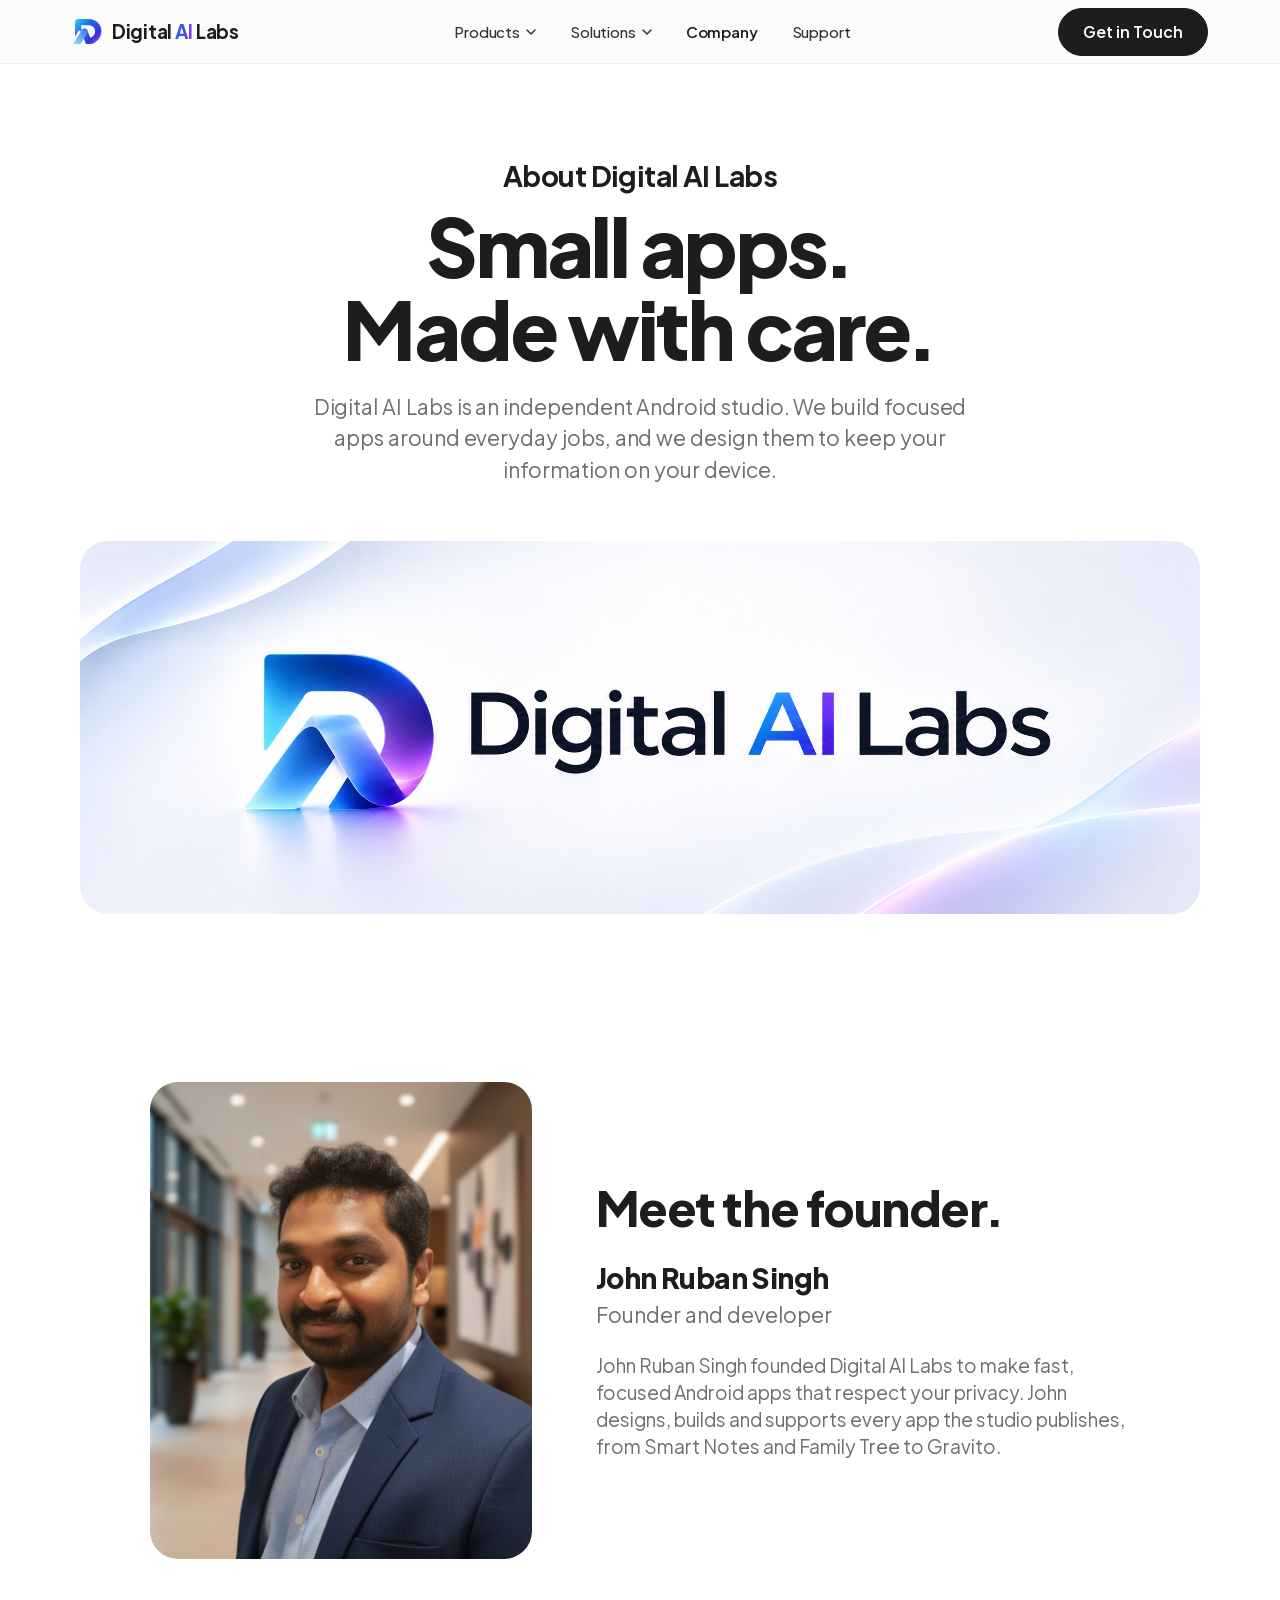
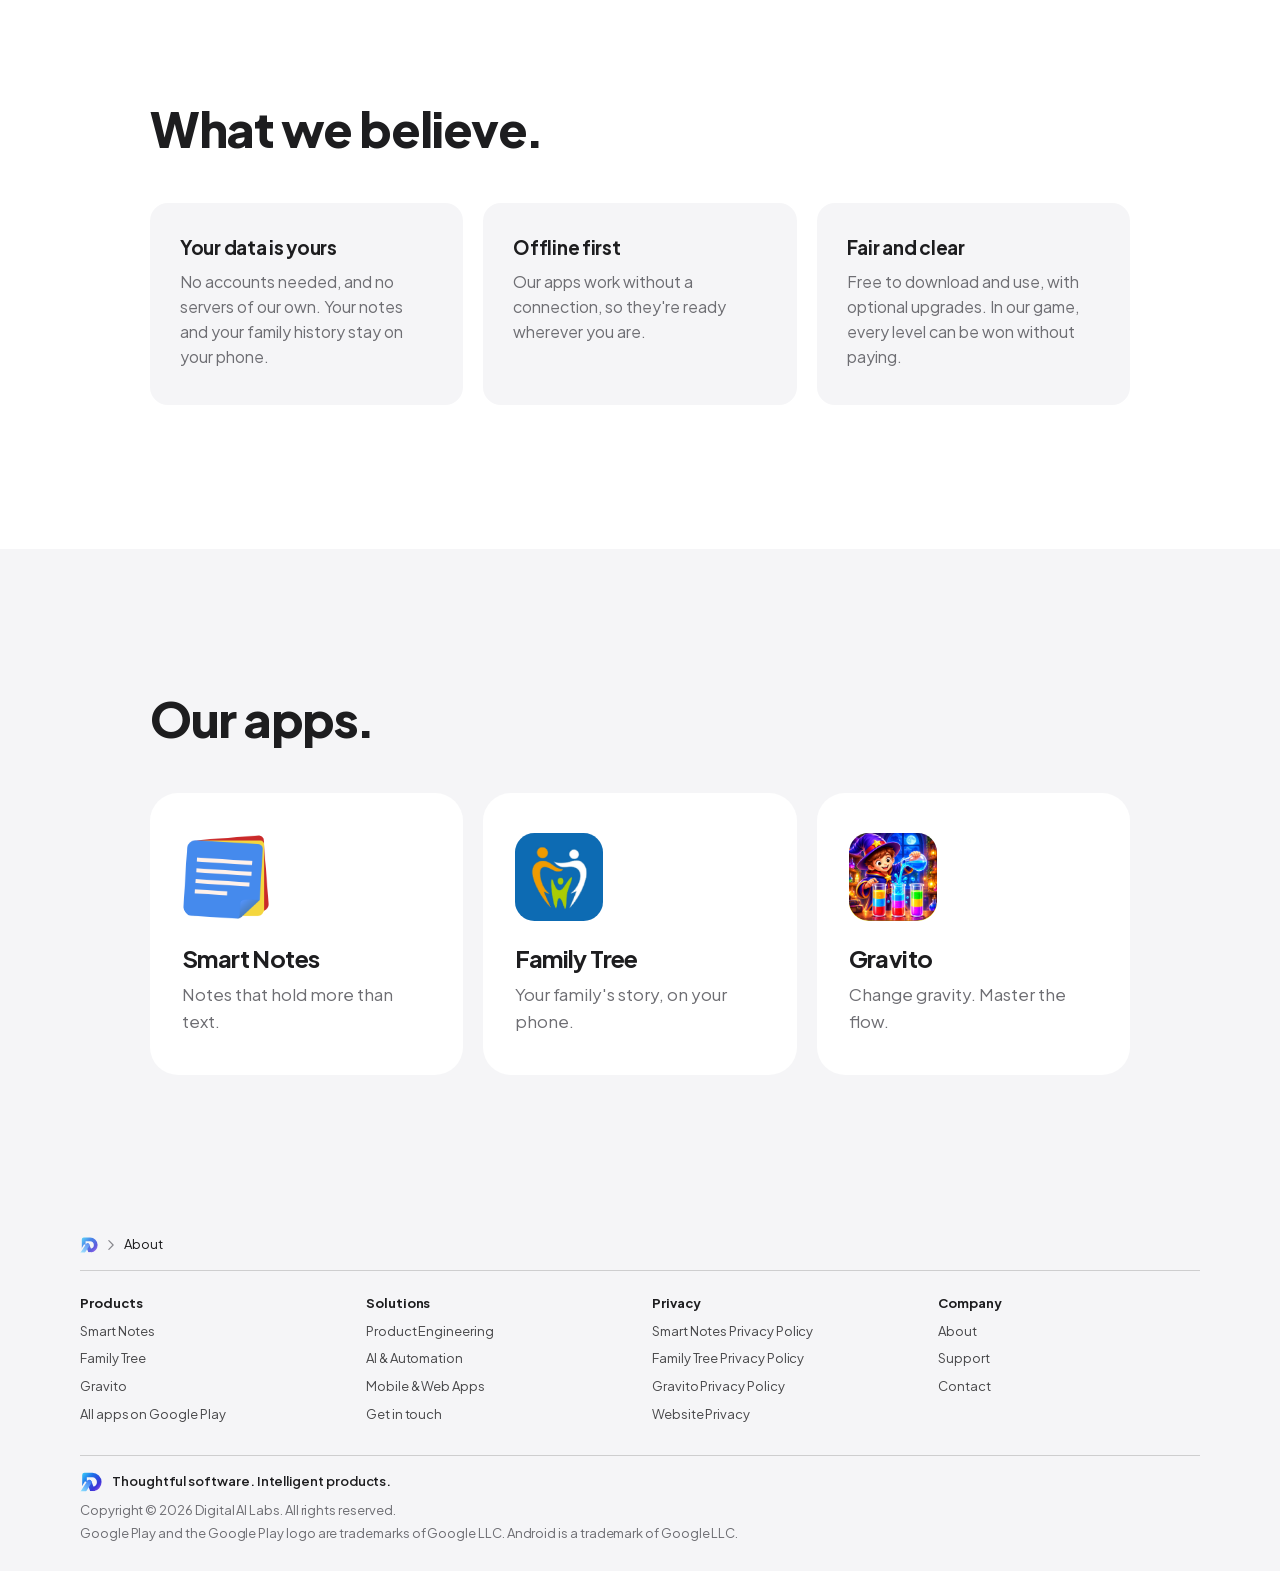
==== commit 40b00603: "Refine home page with product cards, orbits and closing call to action Product cards with per-app gl" ====
--- a/about/index.html
+++ b/about/index.html
@@ -130,6 +130,7 @@
       </div>
     </div>
     <div class="legal-row">
+      <p class="footer-tagline"><img class="mark" src="/assets/img/brand/mark.svg" alt="" width="100" height="90"><span>Thoughtful software. Intelligent products.</span></p>
       <p>Copyright © 2026 Digital AI Labs. All rights reserved.</p>
       <p>Google Play and the Google Play logo are trademarks of Google LLC. Android is a trademark of Google LLC.</p>
     </div>
--- a/assets/css/site.css
+++ b/assets/css/site.css
@@ -1135,16 +1135,6 @@
     radial-gradient(40% 60% at 0% 0%, rgba(120, 200, 255, 0.10), transparent 60%),
     linear-gradient(180deg, #f6f7fc 0%, #ffffff 100%);
 }
-.home-hero::before {
-  content: "";
-  position: absolute;
-  right: -10%; top: 6%;
-  width: 70%; height: 90%;
-  border-radius: 50%;
-  border: 1px solid rgba(120, 130, 255, 0.14);
-  transform: rotate(-12deg);
-  pointer-events: none;
-}
 .home-hero-inner {
   position: relative;
   display: grid;
@@ -1210,37 +1200,80 @@
 
 /* ================================================================== products row */
 
-.products-row { padding: 56px 0 104px; }
+.products-row { padding: 64px 0 104px; }
+.block-head.center { text-align: center; }
+.block-head .eyebrow + .block-headline { margin-top: 12px; }
 .product-list {
   display: grid;
   grid-template-columns: repeat(3, minmax(0, 1fr));
-  gap: 24px;
+  gap: 20px;
   margin-top: 48px;
 }
 .product {
+  position: relative;
+  isolation: isolate;
   display: flex;
   flex-direction: column;
-  align-items: center;
+  align-items: flex-start;
   height: 100%;
-  padding: 36px 24px 32px;
+  min-height: 300px;
+  padding: 28px 28px 30px;
+  overflow: hidden;
+  border: 1px solid rgba(24, 47, 94, 0.10);
   border-radius: var(--radius);
+  background: rgba(255, 255, 255, 0.88);
+  box-shadow: 0 12px 30px rgba(35, 61, 110, 0.05);
   color: var(--text);
-  text-align: center;
-  transition: background-color 0.3s var(--ease), box-shadow 0.3s var(--ease);
-}
-.product:hover { background: #fff; box-shadow: 0 30px 60px -30px rgba(24, 32, 96, 0.28), 0 0 0 1px rgba(0, 0, 0, 0.04); text-decoration: none; }
+  transition: transform 0.25s var(--ease), box-shadow 0.25s var(--ease), border-color 0.25s var(--ease);
+}
+.product::after {
+  content: "";
+  position: absolute;
+  z-index: -1;
+  right: -80px; top: -90px;
+  width: 220px; height: 220px;
+  border-radius: 50%;
+  opacity: 0.75;
+}
+.product-smart-notes::after { background: radial-gradient(circle, #b9d3ff, transparent 70%); }
+.product-family-tree::after { background: radial-gradient(circle, #ffe0b3, transparent 70%); }
+.product-gravito::after     { background: radial-gradient(circle, #e2c8ff, transparent 70%); }
+.product:hover {
+  transform: translateY(-4px);
+  border-color: rgba(24, 47, 94, 0.16);
+  box-shadow: 0 24px 50px -12px rgba(35, 61, 110, 0.18);
+  text-decoration: none;
+}
+.product-top { display: flex; align-items: flex-start; justify-content: space-between; width: 100%; }
 .product img {
-  width: 112px; height: 112px;
-  border-radius: 25px;
-  box-shadow: 0 18px 36px -14px rgba(28, 40, 140, 0.45), 0 0 0 1px rgba(0, 0, 0, 0.04);
-}
-.product h3 { margin-top: 26px; font-size: 26px; font-weight: 800; letter-spacing: -0.025em; line-height: 1.2; }
-.product p { max-width: 17em; margin-top: 10px; color: var(--text-2); font-size: 16px; line-height: 1.5; }
-.product-arrow { margin-top: 18px; color: var(--text); }
-.product-arrow .arrow { width: 18px; height: 18px; transition: transform 0.2s var(--ease); }
+  width: 72px; height: 72px;
+  border-radius: 17px;
+  box-shadow: 0 12px 24px -10px rgba(28, 40, 140, 0.45), 0 0 0 1px rgba(0, 0, 0, 0.04);
+}
+.product-go {
+  display: grid; place-items: center;
+  width: 38px; height: 38px;
+  border: 1px solid rgba(24, 47, 94, 0.12);
+  border-radius: 50%;
+  background: #fff;
+  color: var(--text);
+  transition: background-color 0.2s var(--ease), color 0.2s var(--ease), border-color 0.2s var(--ease);
+}
+.product-go .arrow-up { width: 15px; height: 15px; }
+.product:hover .product-go { background: #1d1d1f; border-color: #1d1d1f; color: #fff; }
+.product h3 { margin-top: 26px; font-size: 25px; font-weight: 800; letter-spacing: -0.025em; line-height: 1.2; }
+.product p { max-width: 20em; margin-top: 8px; color: var(--text-2); font-size: 16px; line-height: 1.55; }
+.product-link {
+  display: inline-flex; align-items: center; gap: 8px;
+  margin-top: auto; padding-top: 22px;
+  color: #2650d9; font-size: 15px; font-weight: 700;
+}
+.product-link .arrow { width: 15px; height: 15px; transition: transform 0.2s var(--ease); }
+.product:hover .product-link .arrow { transform: translateX(3px); }
 .proof { background: var(--bg-alt); }
-.proof .product:hover { background: #fff; }
-@media (max-width: 834px) { .product-list { grid-template-columns: 1fr; gap: 8px; margin-top: 32px; } }
+.proof .product { background: #fff; }
+@media (max-width: 960px) { .product-list { grid-template-columns: 1fr; gap: 14px; margin-top: 32px; } .product { min-height: 0; } }
+@media (prefers-reduced-motion: reduce) { .product, .product:hover { transform: none; } }
 
 /* ================================================================== AI solutions band */
 
@@ -1372,3 +1405,47 @@
 @media (max-width: 834px) { .contact-grid { grid-template-columns: 1fr; } .contact-card { padding: 36px 28px; } .contact-card .pill { white-space: normal; } }
 
 .dot { margin-left: -0.04em; }
+
+
+/* ================================================================== reference-site refinements */
+
+.eyebrow .dot-sep {
+  display: inline-block;
+  width: 5px; height: 5px;
+  margin: 0 0.95em 2px;
+  border-radius: 50%;
+  background: var(--grad);
+  vertical-align: middle;
+}
+
+.hero-visual { isolation: isolate; }
+.hero-visual::after {
+  content: "";
+  position: absolute;
+  z-index: -1;
+  left: 10%; right: 6%; top: 46%;
+  height: 24%;
+  background: linear-gradient(90deg, rgba(0, 216, 255, 0.24), rgba(86, 75, 245, 0.2), rgba(216, 79, 255, 0.22));
+  filter: blur(44px);
+}
+.orbit {
+  position: absolute;
+  z-index: -1;
+  left: 50%; top: 40%;
+  border: 1px solid rgba(113, 166, 255, 0.26);
+  border-radius: 50%;
+  pointer-events: none;
+}
+.orbit-one { width: 116%; height: 50%; transform: translate(-50%, -50%) rotate(-22deg); }
+.orbit-two { width: 132%; height: 68%; transform: translate(-50%, -50%) rotate(26deg); border-color: rgba(167, 135, 255, 0.24); }
+@media (max-width: 834px) { .orbit-two { display: none; } .orbit-one { width: 120%; } }
+
+.home-cta {
+  padding: 104px 0 120px;
+  border-top: 1px solid var(--line-soft);
+  background: radial-gradient(60% 80% at 50% 100%, rgba(198, 212, 255, 0.38), transparent 65%);
+}
+.home-cta .block-headline { margin-top: 12px; }
+
+.footer-tagline { display: flex; align-items: center; gap: 10px; color: var(--text); font-weight: 600; margin-bottom: 4px; }
+.footer-tagline .mark { width: 22px; }
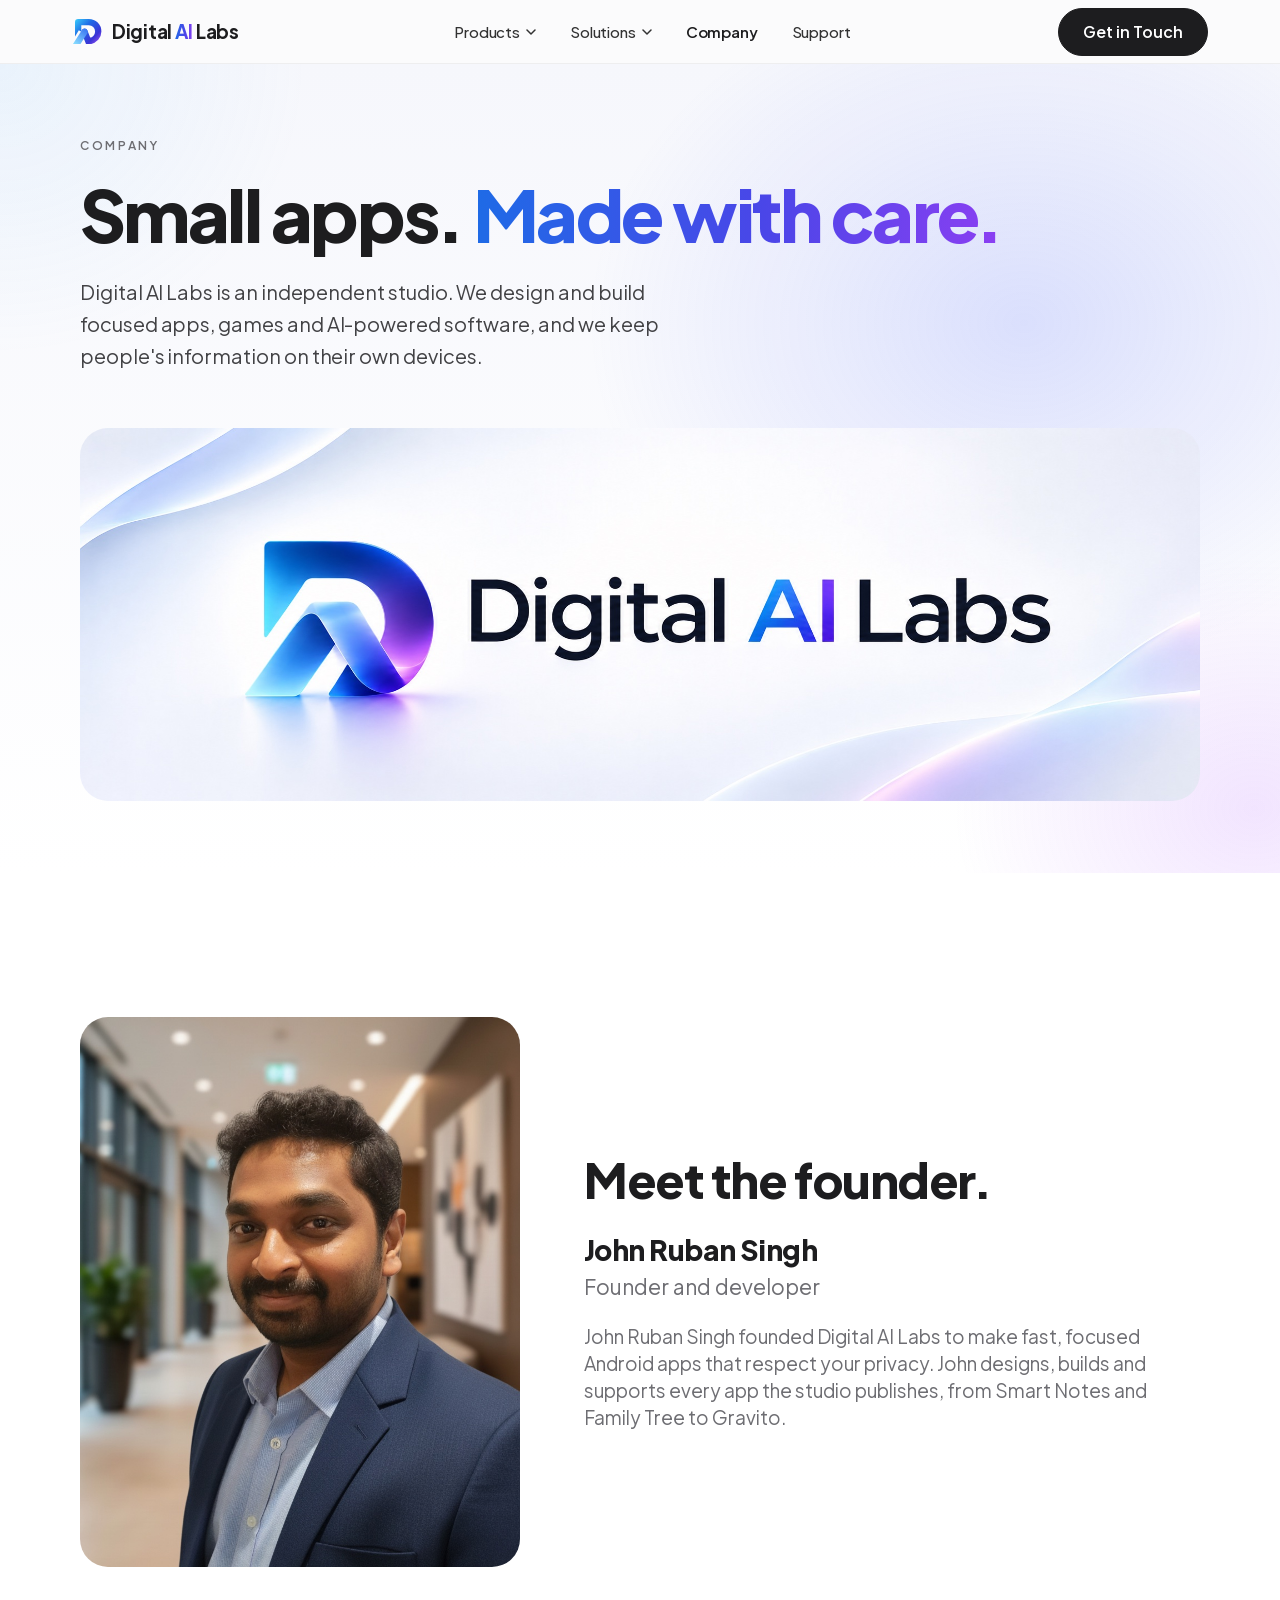
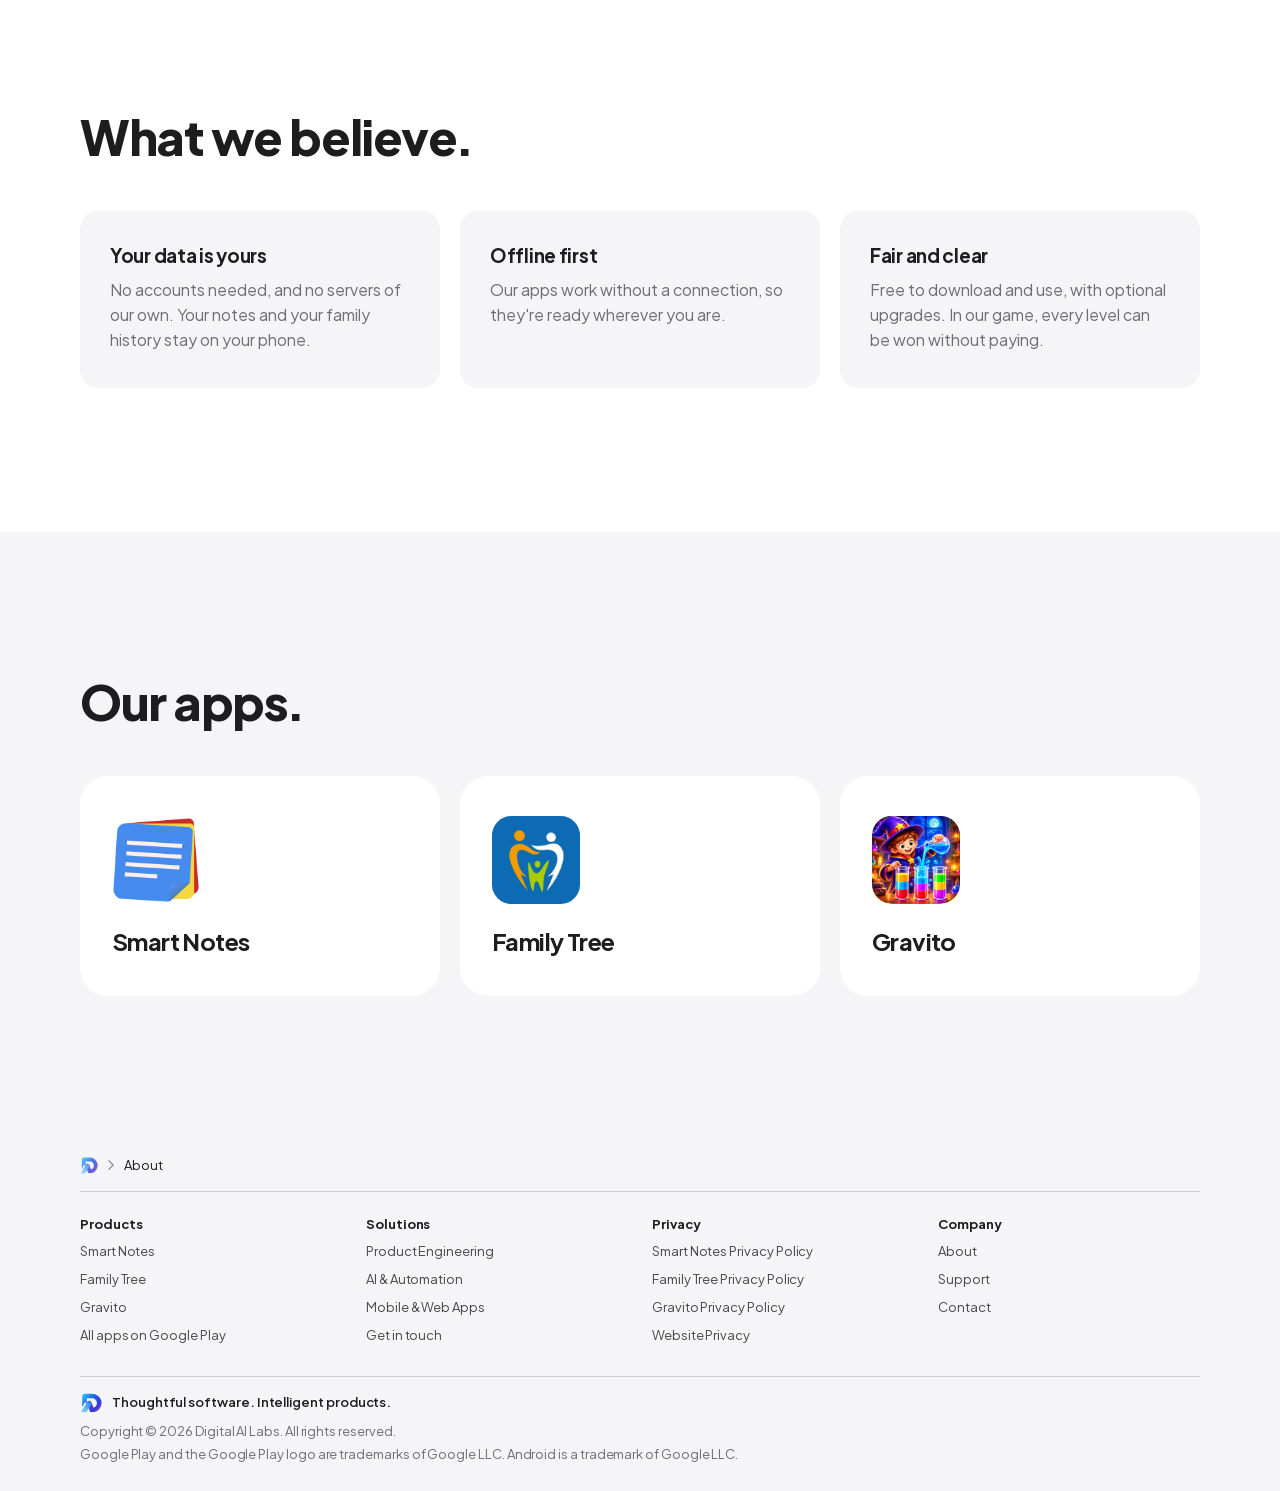
==== commit 82ec1020: "Brand QA: keep product details on product pages, unify page design Remove product descriptions from " ====
--- a/about/index.html
+++ b/about/index.html
@@ -36,7 +36,7 @@
     <div class="globalnav-menu" id="globalnav-menu">
       <ul class="globalnav-list">
         <li class="has-menu"><button class="menu-btn" type="button" aria-expanded="false" aria-controls="menu-products">Products<svg class="caret" viewBox="0 0 10 6" aria-hidden="true"><path d="M1 1l4 4 4-4" fill="none" stroke="currentColor" stroke-width="1.5" stroke-linecap="round" stroke-linejoin="round"/></svg></button>
-          <div class="menu-panel" id="menu-products"><ul class="menu-items"><li><a href="/smart-notes/"><img src="/assets/img/icons/smart-notes.png" alt="" width="40" height="40"><span><strong>Smart Notes</strong><small>Note, organize and capture your ideas anytime.</small></span></a></li><li><a href="/family-tree/"><img src="/assets/img/icons/family-tree.png" alt="" width="40" height="40"><span><strong>Family Tree</strong><small>Build, explore and preserve your family history.</small></span></a></li><li><a href="/gravito/"><img src="/assets/img/icons/gravito.png" alt="" width="40" height="40"><span><strong>Gravito</strong><small>A gravity-inspired color sort puzzle game.</small></span></a></li></ul><a class="menu-foot" href="https://play.google.com/store/apps/developer?id=Digital+AI+Labs">All apps on Google Play</a></div></li>
+          <div class="menu-panel" id="menu-products"><ul class="menu-items"><li><a href="/smart-notes/"><img src="/assets/img/icons/smart-notes.png" alt="" width="40" height="40"><span><strong>Smart Notes</strong></span></a></li><li><a href="/family-tree/"><img src="/assets/img/icons/family-tree.png" alt="" width="40" height="40"><span><strong>Family Tree</strong></span></a></li><li><a href="/gravito/"><img src="/assets/img/icons/gravito.png" alt="" width="40" height="40"><span><strong>Gravito</strong></span></a></li></ul><a class="menu-foot" href="https://play.google.com/store/apps/developer?id=Digital+AI+Labs">All apps on Google Play</a></div></li>
         <li class="has-menu"><button class="menu-btn" type="button" aria-expanded="false" aria-controls="menu-solutions">Solutions<svg class="caret" viewBox="0 0 10 6" aria-hidden="true"><path d="M1 1l4 4 4-4" fill="none" stroke="currentColor" stroke-width="1.5" stroke-linecap="round" stroke-linejoin="round"/></svg></button>
           <div class="menu-panel" id="menu-solutions"><ul class="menu-items"><li><a href="/solutions/#engineering"><svg class="svc-icon" viewBox="0 0 40 40" aria-hidden="true"><g fill="none" stroke="currentColor" stroke-width="2" stroke-linejoin="round"><path d="M20 6 4 14l16 8 16-8z"/><path d="m4 20 16 8 16-8"/><path d="m4 26 16 8 16-8"/></g></svg><span><strong>Product Engineering</strong><small>Build, scale and modernize digital products.</small></span></a></li><li><a href="/solutions/#ai"><svg class="svc-icon" viewBox="0 0 40 40" aria-hidden="true"><g fill="none" stroke="currentColor" stroke-width="2" stroke-linecap="round" stroke-linejoin="round"><rect x="10" y="10" width="20" height="20" rx="4"/><rect x="16" y="16" width="8" height="8" rx="1.5"/><path d="M15 4v6M20 4v6M25 4v6M15 30v6M20 30v6M25 30v6M4 15h6M4 20h6M4 25h6M30 15h6M30 20h6M30 25h6"/></g></svg><span><strong>AI &amp; Automation</strong><small>Leverage AI to improve productivity and experiences.</small></span></a></li><li><a href="/solutions/#apps"><svg class="svc-icon" viewBox="0 0 40 40" aria-hidden="true"><g fill="none" stroke="currentColor" stroke-width="2" stroke-linejoin="round"><rect x="3" y="8" width="26" height="18" rx="2.5"/><path d="M10 31h12" stroke-linecap="round"/><rect x="24" y="15" width="13" height="21" rx="2.5" fill="var(--bg)"/><path d="M29 32h3" stroke-linecap="round"/></g></svg><span><strong>Mobile &amp; Web Apps</strong><small>High-quality apps for Android, iOS and web.</small></span></a></li></ul><a class="menu-foot" href="/solutions/">Explore AI solutions</a></div></li>
         <li><a href="/about/" aria-current="page">Company</a></li>
@@ -47,18 +47,18 @@
   </nav>
 </header>
 <main id="main">
-<section class="about-hero">
-  <div class="container center narrow">
-    <h1 class="hero-eyebrow">About Digital AI Labs</h1>
-    <p class="hero-headline">Small apps<span class="dot">.</span> Made with care<span class="dot">.</span></p>
-    <p class="hero-sub">Digital AI Labs is an independent Android studio. We build focused apps around everyday jobs, and we design them to keep your information on your device.</p>
+<section class="home-hero page-hero about-top">
+  <div class="container wide">
+    <p class="eyebrow">Company</p>
+    <h1 class="home-headline">Small apps<span class="dot">.</span> <span class="grad">Made with care<span class="dot">.</span></span></h1>
+    <p class="home-sub">Digital AI Labs is an independent studio. We design and build focused apps, games and AI-powered software, and we keep people's information on their own devices.</p>
   </div>
   <div class="container wide-banner" data-reveal>
     <img class="brand-banner" src="/assets/img/brand/brand-banner.jpg" alt="The Digital AI Labs logo: a D and an A folded from one ribbon of blue to violet glass" width="2172" height="724">
   </div>
 </section>
 <section class="section founder">
-  <div class="container founder-grid">
+  <div class="container wide founder-grid">
     <figure class="founder-photo"><img src="/assets/img/founder/portrait.jpg" alt="John Ruban Singh, founder of Digital AI Labs" width="792" height="990" loading="lazy"></figure>
     <div class="founder-copy">
       <h2 class="section-headline">Meet the founder<span class="dot">.</span></h2>
@@ -69,7 +69,7 @@
   </div>
 </section>
 <section class="section values">
-  <div class="container">
+  <div class="container wide">
     <h2 class="section-headline">What we believe<span class="dot">.</span></h2>
     <ul class="feature-grid three">
       <li class="feature"><h3>Your data is yours</h3><p>No accounts needed, and no servers of our own. Your notes and your family history stay on your phone.</p></li>
@@ -79,12 +79,12 @@
   </div>
 </section>
 <section class="section apps-row">
-  <div class="container">
+  <div class="container wide">
     <h2 class="section-headline">Our apps<span class="dot">.</span></h2>
     <ul class="app-cards">
-      <li><a href="/smart-notes/"><img src="/assets/img/icons/smart-notes.png" alt="" width="88" height="88" loading="lazy"><h3>Smart Notes</h3><p>Notes that hold more than text.</p></a></li>
-      <li><a href="/family-tree/"><img src="/assets/img/icons/family-tree.png" alt="" width="88" height="88" loading="lazy"><h3>Family Tree</h3><p>Your family's story, on your phone.</p></a></li>
-      <li><a href="/gravito/"><img src="/assets/img/icons/gravito.png" alt="" width="88" height="88" loading="lazy"><h3>Gravito</h3><p>Change gravity. Master the flow.</p></a></li>
+      <li><a href="/smart-notes/"><img src="/assets/img/icons/smart-notes.png" alt="" width="88" height="88" loading="lazy"><h3>Smart Notes</h3></a></li>
+      <li><a href="/family-tree/"><img src="/assets/img/icons/family-tree.png" alt="" width="88" height="88" loading="lazy"><h3>Family Tree</h3></a></li>
+      <li><a href="/gravito/"><img src="/assets/img/icons/gravito.png" alt="" width="88" height="88" loading="lazy"><h3>Gravito</h3></a></li>
     </ul>
   </div>
 </section>
--- a/assets/css/site.css
+++ b/assets/css/site.css
@@ -12,8 +12,8 @@
   --card-on-alt: #ffffff;
   --line: #d2d2d7;
   --line-soft: rgba(0, 0, 0, 0.16);
-  --link: #0066cc;
-  --blue: #0071e3;
+  --link: #2650d9;
+  --blue: #2650d9;
   --blue-hover: #0076df;
   --blue-active: #006edb;
   --nav-bg: rgba(250, 250, 252, 0.8);
@@ -82,7 +82,7 @@
 a { color: var(--link); text-decoration: none; }
 a:hover { text-decoration: underline; }
 
-:focus-visible { outline: 2px solid var(--blue); outline-offset: 3px; border-radius: 6px; }
+:focus-visible { outline: 2px solid #2650d9; outline-offset: 3px; border-radius: 6px; }
 
 h1, h2, h3, p, ul, ol, dl, dd, figure { margin: 0; }
 ul, ol { padding: 0; list-style: none; }
@@ -453,114 +453,6 @@
 @media (max-width: 1068px) { .section { padding-block: 120px; } }
 @media (max-width: 734px)  { .section { padding-block: 88px; } }
 
-/* ------------------------------------------------------------------ home tiles */
-
-.page-home main { display: grid; gap: 12px; padding-bottom: 12px; }
-
-.hero-tile {
-  display: flex;
-  flex-direction: column;
-  align-items: center;
-  min-height: 720px;
-  padding-top: 56px;
-  overflow: hidden;
-  text-align: center;
-}
-.tile-light { background: #fff; }
-.tile-grey  { background: var(--bg-alt); }
-.tile-white { background: #fff; }
-.tile-dark  { background: #000; color: #f5f5f7; --link: #2997ff; }
-
-.tile-copy { position: relative; z-index: 2; padding-inline: 24px; }
-
-.tile-title {
-  font-size: 56px; line-height: 1.07; font-weight: 600; letter-spacing: -0.02em;
-}
-.tile-headline {
-  margin-top: 6px;
-  font-size: 28px; line-height: 1.143; font-weight: 400; letter-spacing: 0.007em;
-}
-.tile-sub {
-  margin-top: 9px;
-  color: var(--text-2);
-  font-size: 17px;
-}
-.tile-dark .tile-sub { color: #a1a1a6; }
-.tile-copy .ctas { margin-top: 17px; }
-
-.tile-media {
-  flex: 1;
-  display: flex;
-  align-items: flex-end;
-  justify-content: center;
-  width: 100%;
-  margin-top: 40px;
-}
-
-.hero-tile .tile-media > img {
-  width: min(400px, 78%);
-  max-height: 460px;
-  object-fit: cover;
-  object-position: top;
-  border-radius: var(--radius) var(--radius) 0 0;
-}
-
-.tile-grid {
-  display: grid;
-  grid-template-columns: repeat(2, minmax(0, 1fr));
-  gap: 12px;
-  padding-inline: 12px;
-}
-
-.grid-tile {
-  display: flex;
-  flex-direction: column;
-  align-items: center;
-  min-height: 580px;
-  padding-top: 52px;
-  overflow: hidden;
-  text-align: center;
-}
-.grid-tile .tile-title { font-size: 40px; line-height: 1.1; }
-.grid-tile .tile-headline { font-size: 21px; line-height: 1.381; letter-spacing: 0.011em; }
-.grid-tile .tile-media > img {
-  width: min(300px, 64%);
-  max-height: 340px;
-  object-fit: cover;
-  object-position: top;
-  border-radius: var(--radius) var(--radius) 0 0;
-}
-
-.privacy-glyph, .support-glyph, .icon-row {
-  flex: 1;
-  display: flex;
-  align-items: center;
-  justify-content: center;
-  padding-block: 40px;
-}
-.privacy-glyph svg { width: 120px; color: var(--text); }
-.support-glyph svg { width: 140px; color: var(--text-3); }
-.icon-row { gap: 20px; }
-.icon-row img { width: 96px; border-radius: 22%; }
-
-@media (max-width: 1068px) {
-  .hero-tile { min-height: 640px; }
-  .tile-title { font-size: 48px; }
-  .tile-headline { font-size: 24px; line-height: 1.167; }
-  .grid-tile { min-height: 490px; }
-  .grid-tile .tile-title { font-size: 32px; line-height: 1.125; }
-  .grid-tile .tile-headline { font-size: 19px; line-height: 1.421; }
-  .icon-row img { width: 72px; }
-}
-@media (max-width: 734px) {
-  .hero-tile { min-height: 560px; padding-top: 44px; }
-  .tile-title { font-size: 32px; line-height: 1.125; }
-  .tile-headline { font-size: 19px; line-height: 1.421; }
-  .tile-grid { grid-template-columns: 1fr; padding-inline: 0; }
-  .grid-tile { min-height: 500px; }
-  .icon-row img { width: 72px; }
-}
-
 /* ------------------------------------------------------------------ fan of app screens */
 
 .fan {
@@ -588,18 +480,10 @@
 .fan-left  { margin-right: -72px; transform: translateY(-28px); }
 .fan-right { margin-left: -72px;  transform: translateY(-28px); }
 
-.hero-tile .fan { margin-top: 0; }
-.hero-tile .fan-center { width: min(380px, 50vw); }
-.hero-tile .fan-side   { width: min(310px, 40vw); }
-.hero-tile .fan img, .hero-tile .fan-center { border-radius: var(--radius) var(--radius) 0 0; box-shadow: none; }
-.hero-tile .fan-side { transform: translateY(0); margin-bottom: -40px; }
-.hero-tile .fan img { max-height: 460px; object-fit: cover; object-position: top; }
-.hero-tile .fan-side img { max-height: 400px; }
 
 @media (max-width: 734px) {
   .fan-side { display: none; }
   .fan-center { width: min(320px, 80vw); }
-  .hero-tile .fan-center { width: min(300px, 76vw); }
 }
 
 /* ------------------------------------------------------------------ product hero */
@@ -1216,7 +1100,7 @@
   flex-direction: column;
   align-items: flex-start;
   height: 100%;
-  min-height: 300px;
+  min-height: 236px;
   padding: 28px 28px 30px;
   overflow: hidden;
   border: 1px solid rgba(24, 47, 94, 0.10);
@@ -1299,24 +1183,15 @@
 }
 .band-sub { max-width: 26em; margin-top: 18px; color: #424245; font-size: 18px; line-height: 1.55; }
 .band-copy .link-arrow { margin-top: 28px; }
-.band-media { position: relative; }
-.band-media img {
-  position: absolute;
-  right: -70px; bottom: -110px;
-  width: 600px; max-width: none;
-  border-radius: 26px;
-  transform: perspective(1600px) rotateY(-18deg) rotateX(10deg) rotateZ(3deg);
-  box-shadow: 0 50px 90px -30px rgba(40, 30, 140, 0.5), 0 0 0 1px rgba(255, 255, 255, 0.5);
-}
+.band-media { display: flex; align-items: center; justify-content: center; padding: 32px 40px 32px 0; }
+.band-media img { width: 100%; max-width: 560px; }
 @media (max-width: 1068px) {
   .band-headline { font-size: 38px; }
-  .band-media img { width: 500px; right: -110px; }
 }
 @media (max-width: 834px) {
   .solutions-band { grid-template-columns: 1fr; min-height: 0; }
   .band-copy { padding: 44px 32px 8px; }
-  .band-media { height: 300px; }
-  .band-media img { width: 440px; right: -40px; bottom: -120px; }
+  .band-media { padding: 8px 24px 32px; }
 }
 @media (max-width: 734px) { .band-wrap { padding: 0 12px; } .band-headline { font-size: 32px; } }
 
@@ -1449,3 +1324,20 @@
 
 .footer-tagline { display: flex; align-items: center; gap: 10px; color: var(--text); font-weight: 600; margin-bottom: 4px; }
 .footer-tagline .mark { width: 22px; }
+
+
+/* ================================================================== design QA fixes */
+
+.about-top { padding-bottom: 72px; }
+.about-top .wide-banner { margin-top: 56px; }
+.support-top { padding-bottom: 40px; }
+.page-support .support-cards { padding-top: 56px; }
+.menu-items strong { font-size: 15px; }
+
+@media (max-width: 734px) {
+  .home-hero .ctas { flex-direction: column; align-items: stretch; }
+  .home-hero .ctas .pill { width: 100%; }
+  .home-cta .ctas .pill { width: 100%; }
+}
+
+.faq-inner > * { max-width: 760px; }
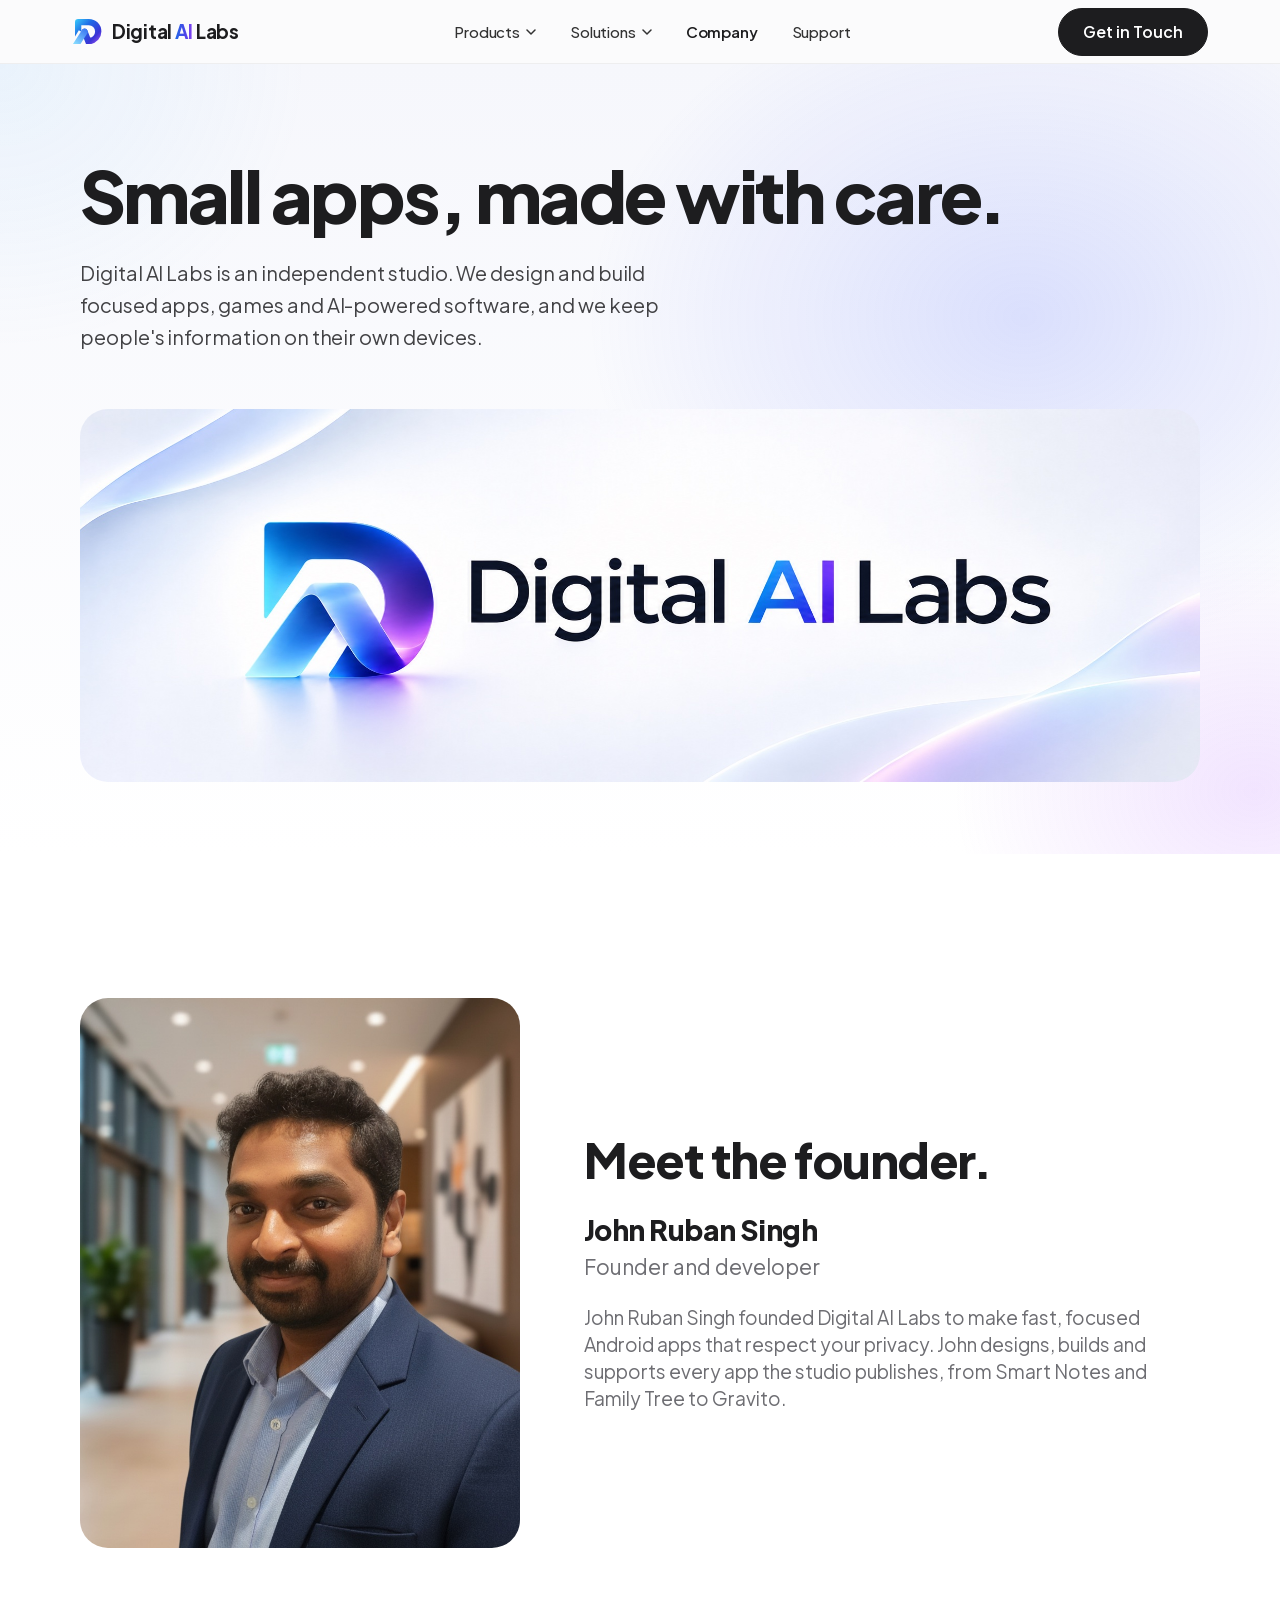
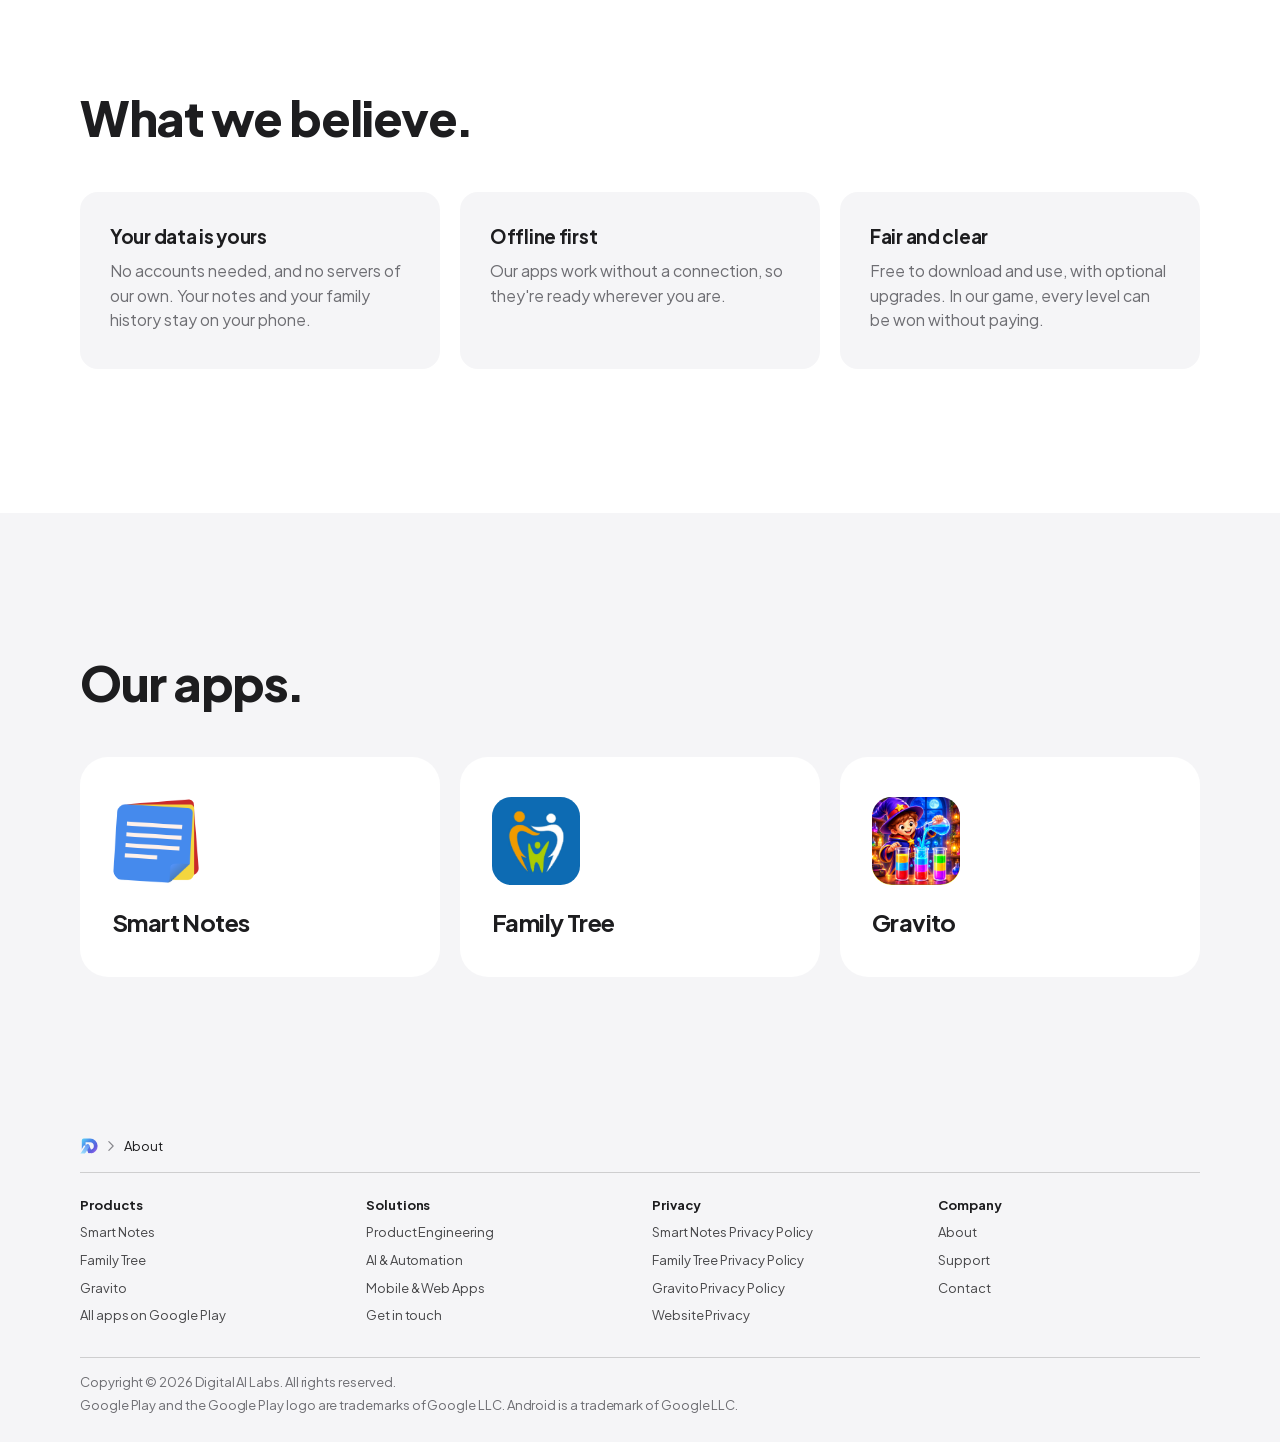
==== commit a769da07: "Match home page to the design mockup and add site-wide motion Home page rebuilt to the approved mock" ====
--- a/about/index.html
+++ b/about/index.html
@@ -38,7 +38,7 @@
         <li class="has-menu"><button class="menu-btn" type="button" aria-expanded="false" aria-controls="menu-products">Products<svg class="caret" viewBox="0 0 10 6" aria-hidden="true"><path d="M1 1l4 4 4-4" fill="none" stroke="currentColor" stroke-width="1.5" stroke-linecap="round" stroke-linejoin="round"/></svg></button>
           <div class="menu-panel" id="menu-products"><ul class="menu-items"><li><a href="/smart-notes/"><img src="/assets/img/icons/smart-notes.png" alt="" width="40" height="40"><span><strong>Smart Notes</strong></span></a></li><li><a href="/family-tree/"><img src="/assets/img/icons/family-tree.png" alt="" width="40" height="40"><span><strong>Family Tree</strong></span></a></li><li><a href="/gravito/"><img src="/assets/img/icons/gravito.png" alt="" width="40" height="40"><span><strong>Gravito</strong></span></a></li></ul><a class="menu-foot" href="https://play.google.com/store/apps/developer?id=Digital+AI+Labs">All apps on Google Play</a></div></li>
         <li class="has-menu"><button class="menu-btn" type="button" aria-expanded="false" aria-controls="menu-solutions">Solutions<svg class="caret" viewBox="0 0 10 6" aria-hidden="true"><path d="M1 1l4 4 4-4" fill="none" stroke="currentColor" stroke-width="1.5" stroke-linecap="round" stroke-linejoin="round"/></svg></button>
-          <div class="menu-panel" id="menu-solutions"><ul class="menu-items"><li><a href="/solutions/#engineering"><svg class="svc-icon" viewBox="0 0 40 40" aria-hidden="true"><g fill="none" stroke="currentColor" stroke-width="2" stroke-linejoin="round"><path d="M20 6 4 14l16 8 16-8z"/><path d="m4 20 16 8 16-8"/><path d="m4 26 16 8 16-8"/></g></svg><span><strong>Product Engineering</strong><small>Build, scale and modernize digital products.</small></span></a></li><li><a href="/solutions/#ai"><svg class="svc-icon" viewBox="0 0 40 40" aria-hidden="true"><g fill="none" stroke="currentColor" stroke-width="2" stroke-linecap="round" stroke-linejoin="round"><rect x="10" y="10" width="20" height="20" rx="4"/><rect x="16" y="16" width="8" height="8" rx="1.5"/><path d="M15 4v6M20 4v6M25 4v6M15 30v6M20 30v6M25 30v6M4 15h6M4 20h6M4 25h6M30 15h6M30 20h6M30 25h6"/></g></svg><span><strong>AI &amp; Automation</strong><small>Leverage AI to improve productivity and experiences.</small></span></a></li><li><a href="/solutions/#apps"><svg class="svc-icon" viewBox="0 0 40 40" aria-hidden="true"><g fill="none" stroke="currentColor" stroke-width="2" stroke-linejoin="round"><rect x="3" y="8" width="26" height="18" rx="2.5"/><path d="M10 31h12" stroke-linecap="round"/><rect x="24" y="15" width="13" height="21" rx="2.5" fill="var(--bg)"/><path d="M29 32h3" stroke-linecap="round"/></g></svg><span><strong>Mobile &amp; Web Apps</strong><small>High-quality apps for Android, iOS and web.</small></span></a></li></ul><a class="menu-foot" href="/solutions/">Explore AI solutions</a></div></li>
+          <div class="menu-panel" id="menu-solutions"><ul class="menu-items"><li><a href="/solutions/#engineering"><svg class="svc-icon" viewBox="0 0 40 40" aria-hidden="true"><g fill="none" stroke="currentColor" stroke-width="2" stroke-linejoin="round"><path d="M20 6 4 14l16 8 16-8z"/><path d="m4 20 16 8 16-8"/><path d="m4 26 16 8 16-8"/></g></svg><span><strong>Product Engineering</strong><small>Build, scale, and modernize digital products.</small></span></a></li><li><a href="/solutions/#ai"><svg class="svc-icon" viewBox="0 0 40 40" aria-hidden="true"><g fill="none" stroke="currentColor" stroke-width="2" stroke-linecap="round" stroke-linejoin="round"><rect x="10" y="10" width="20" height="20" rx="4"/><rect x="16" y="16" width="8" height="8" rx="1.5"/><path d="M15 4v6M20 4v6M25 4v6M15 30v6M20 30v6M25 30v6M4 15h6M4 20h6M4 25h6M30 15h6M30 20h6M30 25h6"/></g></svg><span><strong>AI &amp; Automation</strong><small>Leverage AI to improve productivity and experiences.</small></span></a></li><li><a href="/solutions/#apps"><svg class="svc-icon" viewBox="0 0 40 40" aria-hidden="true"><g fill="none" stroke="currentColor" stroke-width="2" stroke-linejoin="round"><rect x="3" y="8" width="26" height="18" rx="2.5"/><path d="M10 31h12" stroke-linecap="round"/><rect x="24" y="15" width="13" height="21" rx="2.5" fill="var(--bg)"/><path d="M29 32h3" stroke-linecap="round"/></g></svg><span><strong>Mobile &amp; Web Apps</strong><small>High-quality apps for Android, iOS, and web.</small></span></a></li></ul><a class="menu-foot" href="/solutions/">Explore AI solutions</a></div></li>
         <li><a href="/about/" aria-current="page">Company</a></li>
         <li><a href="/support/">Support</a></li>
       </ul>
@@ -49,8 +49,7 @@
 <main id="main">
 <section class="home-hero page-hero about-top">
   <div class="container wide">
-    <p class="eyebrow">Company</p>
-    <h1 class="home-headline">Small apps<span class="dot">.</span> <span class="grad">Made with care<span class="dot">.</span></span></h1>
+    <h1 class="home-headline">Small apps, made with care<span class="dot">.</span></h1>
     <p class="home-sub">Digital AI Labs is an independent studio. We design and build focused apps, games and AI-powered software, and we keep people's information on their own devices.</p>
   </div>
   <div class="container wide-banner" data-reveal>
@@ -130,7 +129,6 @@
       </div>
     </div>
     <div class="legal-row">
-      <p class="footer-tagline"><img class="mark" src="/assets/img/brand/mark.svg" alt="" width="100" height="90"><span>Thoughtful software. Intelligent products.</span></p>
       <p>Copyright © 2026 Digital AI Labs. All rights reserved.</p>
       <p>Google Play and the Google Play logo are trademarks of Google LLC. Android is a trademark of Google LLC.</p>
     </div>
--- a/assets/css/site.css
+++ b/assets/css/site.css
@@ -910,18 +910,18 @@
 
 /* ------------------------------------------------------------------ motion */
 
-html.js [data-reveal] {
+html.reveal-armed [data-reveal] {
   opacity: 0;
   transform: translateY(30px);
   transition:
     opacity 0.9s cubic-bezier(0.45, 0, 0.55, 1) var(--d, 0ms),
     transform 0.9s cubic-bezier(0.25, 0.1, 0.25, 1) var(--d, 0ms);
 }
-html.js [data-reveal].is-visible { opacity: 1; transform: none; }
+html.reveal-armed [data-reveal].is-visible { opacity: 1; transform: none; }
 
 @media (prefers-reduced-motion: reduce) {
   html { scroll-behavior: auto; }
-  html.js [data-reveal] { opacity: 1; transform: none; transition: none; }
+  html.reveal-armed [data-reveal] { opacity: 1; transform: none; transition: none; }
   .gallery-track { scroll-behavior: auto; }
   .app-cards > li > a { transition: none; }
   .app-cards > li > a:hover { transform: none; }
@@ -935,7 +935,7 @@
 .hero-sub, .section-intro, .statement-text, .tile-sub { letter-spacing: -0.003em; line-height: 1.5; }
 .section-headline { font-weight: 800; letter-spacing: -0.03em; }
 .statement-headline { font-weight: 800; letter-spacing: -0.032em; line-height: 1.04; }
-.statement-kicker { font-size: 13px; font-weight: 700; letter-spacing: 0.18em; text-transform: uppercase; }
+.statement-kicker { font-size: 21px; font-weight: 700; letter-spacing: -0.01em; }
 .cta-headline, .legal-title { font-weight: 800; letter-spacing: -0.03em; }
 .localnav-title { font-size: 20px; font-weight: 700; letter-spacing: -0.02em; }
 .localnav-links a { font-size: 13px; font-weight: 500; }
@@ -1057,12 +1057,6 @@
   -webkit-mask-image: linear-gradient(to top, #000 0%, transparent 38%);
   mask-image: linear-gradient(to top, #000 0%, transparent 38%);
 }
-@media (prefers-reduced-motion: no-preference) {
-  .hero-mark, .hero-mark-reflection { animation: rise 1.1s cubic-bezier(0.2, 0.7, 0.2, 1) both; }
-  @keyframes rise { from { opacity: 0; transform: translateY(24px) scale(0.97); } }
-  .hero-mark-reflection { animation-name: rise-reflect; }
-  @keyframes rise-reflect { from { opacity: 0; transform: scaleY(-1) translateY(-24px); } to { opacity: 0.2; transform: scaleY(-1); } }
-}
 
 @media (max-width: 1068px) {
   .home-headline { font-size: 56px; }
@@ -1082,82 +1076,41 @@
   .block-intro { font-size: 17px; }
 }
 
-/* ================================================================== products row */
-
-.products-row { padding: 64px 0 104px; }
-.block-head.center { text-align: center; }
+/* ================================================================== products row (home) */
+
+.products-row { padding: 40px 0 72px; }
 .block-head .eyebrow + .block-headline { margin-top: 12px; }
-.product-list {
+.product-cols {
   display: grid;
   grid-template-columns: repeat(3, minmax(0, 1fr));
-  gap: 20px;
+  gap: 24px;
   margin-top: 48px;
 }
-.product {
-  position: relative;
-  isolation: isolate;
+.product-col {
   display: flex;
   flex-direction: column;
-  align-items: flex-start;
-  height: 100%;
-  min-height: 236px;
-  padding: 28px 28px 30px;
-  overflow: hidden;
-  border: 1px solid rgba(24, 47, 94, 0.10);
-  border-radius: var(--radius);
-  background: rgba(255, 255, 255, 0.88);
-  box-shadow: 0 12px 30px rgba(35, 61, 110, 0.05);
+  align-items: center;
+  padding: 8px 16px 12px;
   color: var(--text);
-  transition: transform 0.25s var(--ease), box-shadow 0.25s var(--ease), border-color 0.25s var(--ease);
-}
-.product::after {
-  content: "";
-  position: absolute;
-  z-index: -1;
-  right: -80px; top: -90px;
-  width: 220px; height: 220px;
-  border-radius: 50%;
-  opacity: 0.75;
-}
-.product-smart-notes::after { background: radial-gradient(circle, #b9d3ff, transparent 70%); }
-.product-family-tree::after { background: radial-gradient(circle, #ffe0b3, transparent 70%); }
-.product-gravito::after     { background: radial-gradient(circle, #e2c8ff, transparent 70%); }
-.product:hover {
-  transform: translateY(-4px);
-  border-color: rgba(24, 47, 94, 0.16);
-  box-shadow: 0 24px 50px -12px rgba(35, 61, 110, 0.18);
-  text-decoration: none;
-}
-.product-top { display: flex; align-items: flex-start; justify-content: space-between; width: 100%; }
-.product img {
-  width: 72px; height: 72px;
-  border-radius: 17px;
-  box-shadow: 0 12px 24px -10px rgba(28, 40, 140, 0.45), 0 0 0 1px rgba(0, 0, 0, 0.04);
-}
-.product-go {
-  display: grid; place-items: center;
-  width: 38px; height: 38px;
-  border: 1px solid rgba(24, 47, 94, 0.12);
-  border-radius: 50%;
-  background: #fff;
-  color: var(--text);
-  transition: background-color 0.2s var(--ease), color 0.2s var(--ease), border-color 0.2s var(--ease);
-}
-.product-go .arrow-up { width: 15px; height: 15px; }
-.product:hover .product-go { background: #1d1d1f; border-color: #1d1d1f; color: #fff; }
-.product h3 { margin-top: 26px; font-size: 25px; font-weight: 800; letter-spacing: -0.025em; line-height: 1.2; }
-.product p { max-width: 20em; margin-top: 8px; color: var(--text-2); font-size: 16px; line-height: 1.55; }
-.product-link {
-  display: inline-flex; align-items: center; gap: 8px;
-  margin-top: auto; padding-top: 22px;
-  color: #2650d9; font-size: 15px; font-weight: 700;
-}
-.product-link .arrow { width: 15px; height: 15px; transition: transform 0.2s var(--ease); }
-.product:hover .product-link .arrow { transform: translateX(3px); }
+  text-align: center;
+}
+.product-col:hover { text-decoration: none; }
+.product-col img {
+  width: 112px; height: 112px;
+  border-radius: 25px;
+  box-shadow: 0 22px 40px -16px rgba(28, 40, 140, 0.45), 0 0 0 1px rgba(0, 0, 0, 0.04);
+  transition: transform 0.4s cubic-bezier(0.2, 0.7, 0.2, 1), box-shadow 0.4s cubic-bezier(0.2, 0.7, 0.2, 1);
+}
+.product-col:hover img { transform: translateY(-6px); box-shadow: 0 30px 50px -18px rgba(28, 40, 140, 0.5), 0 0 0 1px rgba(0, 0, 0, 0.04); }
+.product-col h3 { margin-top: 26px; font-size: 26px; font-weight: 800; letter-spacing: -0.025em; line-height: 1.2; }
+.product-col p { max-width: 15em; margin-top: 10px; color: #424245; font-size: 16px; line-height: 1.5; }
+.product-col-arrow { margin-top: 14px; }
+.product-col-arrow .arrow { width: 18px; height: 18px; transition: transform 0.25s var(--ease); }
+.product-col:hover .product-col-arrow .arrow { transform: translateX(4px); }
+.product-col:hover h3 { color: #2650d9; }
 .proof { background: var(--bg-alt); }
-.proof .product { background: #fff; }
-@media (max-width: 960px) { .product-list { grid-template-columns: 1fr; gap: 14px; margin-top: 32px; } .product { min-height: 0; } }
-@media (prefers-reduced-motion: reduce) { .product, .product:hover { transform: none; } }
+@media (max-width: 834px) { .product-cols { grid-template-columns: 1fr; gap: 40px; margin-top: 36px; } }
+@media (prefers-reduced-motion: reduce) { .product-col img, .product-col:hover img { transform: none; transition: none; } }
 
 /* ================================================================== AI solutions band */
 
@@ -1303,17 +1256,7 @@
   background: linear-gradient(90deg, rgba(0, 216, 255, 0.24), rgba(86, 75, 245, 0.2), rgba(216, 79, 255, 0.22));
   filter: blur(44px);
 }
-.orbit {
-  position: absolute;
-  z-index: -1;
-  left: 50%; top: 40%;
-  border: 1px solid rgba(113, 166, 255, 0.26);
-  border-radius: 50%;
-  pointer-events: none;
-}
-.orbit-one { width: 116%; height: 50%; transform: translate(-50%, -50%) rotate(-22deg); }
-.orbit-two { width: 132%; height: 68%; transform: translate(-50%, -50%) rotate(26deg); border-color: rgba(167, 135, 255, 0.24); }
-@media (max-width: 834px) { .orbit-two { display: none; } .orbit-one { width: 120%; } }
+
 
 .home-cta {
   padding: 104px 0 120px;
@@ -1341,3 +1284,78 @@
 }
 
 .faq-inner > * { max-width: 760px; }
+
+
+/* ================================================================== motion system
+   One choreographed entrance per page, gentle ambient motion in the hero,
+   reveals on scroll. Everything is transform/opacity only and switches off
+   entirely for prefers-reduced-motion. */
+
+.globalnav { transition: box-shadow 0.3s var(--ease), background-color 0.3s var(--ease); }
+.globalnav.is-scrolled { box-shadow: 0 10px 30px -14px rgba(16, 24, 64, 0.22); }
+
+.product img, .service .svc-icon, .app-cards img { transition: transform 0.35s cubic-bezier(0.2, 0.7, 0.2, 1); }
+
+@media (prefers-reduced-motion: no-preference) {
+
+  /* -------- entrance: hero copy cascades in */
+  .home-hero-copy > *,
+  .page-hero .container > *,
+  .product-hero .container > * {
+    animation: enter-up 0.9s cubic-bezier(0.2, 0.7, 0.2, 1) both;
+  }
+  .home-hero-copy > :nth-child(2), .page-hero .container > :nth-child(2), .product-hero .container > :nth-child(2) { animation-delay: 0.08s; }
+  .home-hero-copy > :nth-child(3), .page-hero .container > :nth-child(3), .product-hero .container > :nth-child(3) { animation-delay: 0.16s; }
+  .home-hero-copy > :nth-child(4), .page-hero .container > :nth-child(4), .product-hero .container > :nth-child(4) { animation-delay: 0.24s; }
+  .home-hero-copy > :nth-child(5), .page-hero .container > :nth-child(5), .product-hero .container > :nth-child(5) { animation-delay: 0.32s; }
+  .home-hero-copy > :nth-child(6), .product-hero .container > :nth-child(6) { animation-delay: 0.4s; }
+  @keyframes enter-up { from { opacity: 0; transform: translateY(22px); } }
+
+  /* -------- glass mark: rise, then float; reflection moves the opposite way */
+  .hero-mark {
+    animation:
+      mark-rise 1.2s cubic-bezier(0.2, 0.7, 0.2, 1) 0.1s both,
+      mark-float 10s ease-in-out 1.4s infinite;
+  }
+  .hero-mark-reflection {
+    animation:
+      reflect-rise 1.2s cubic-bezier(0.2, 0.7, 0.2, 1) 0.1s both,
+      reflect-float 10s ease-in-out 1.4s infinite;
+  }
+  @keyframes mark-rise { from { opacity: 0; transform: translateY(36px) scale(0.96); } }
+  @keyframes mark-float { 0%, 100% { transform: translateY(0); } 50% { transform: translateY(-7px); } }
+  @keyframes reflect-rise { from { opacity: 0; transform: scaleY(-1) translateY(-36px); } to { opacity: 0.2; transform: scaleY(-1); } }
+  @keyframes reflect-float { 0%, 100% { transform: scaleY(-1) translateY(0); opacity: 0.2; } 50% { transform: scaleY(-1) translateY(-7px); opacity: 0.16; } }
+
+
+  /* -------- product hero: side phones fan out from behind the centre */
+  .product-hero .fan-center { animation: mark-rise 1s cubic-bezier(0.2, 0.7, 0.2, 1) 0.3s both; }
+  .product-hero .fan-left  { animation: fan-left 1.1s cubic-bezier(0.2, 0.7, 0.2, 1) 0.55s both; }
+  .product-hero .fan-right { animation: fan-right 1.1s cubic-bezier(0.2, 0.7, 0.2, 1) 0.55s both; }
+  @keyframes fan-left  { from { opacity: 0; transform: translateX(42%) rotate(5deg) scale(0.9); } }
+  @keyframes fan-right { from { opacity: 0; transform: translateX(-42%) rotate(-5deg) scale(0.9); } }
+
+  /* -------- hover polish */
+  .service:hover .svc-icon { transform: translateY(-3px); }
+  .app-cards > li > a:hover img { transform: rotate(-4deg) scale(1.05); }
+
+  /* -------- reveal variants */
+  html.reveal-armed [data-reveal="scale"] { transform: scale(0.96); }
+  html.reveal-armed [data-reveal="scale"].is-visible { transform: none; }
+}
+
+
+/* ================================================================== hero light streak */
+.home-hero::after {
+  content: "";
+  position: absolute;
+  right: -8%; top: 52%;
+  width: 70%; height: 220px;
+  background: radial-gradient(50% 40% at 50% 50%, rgba(255, 255, 255, 0.95), rgba(255, 255, 255, 0) 70%),
+              linear-gradient(100deg, rgba(120, 200, 255, 0) 10%, rgba(140, 150, 255, 0.22) 45%, rgba(200, 120, 255, 0.22) 65%, rgba(200, 120, 255, 0) 90%);
+  transform: rotate(-9deg);
+  filter: blur(18px);
+  pointer-events: none;
+}
+.home-hero-inner { z-index: 1; }
+.page-hero.about-top::after, .page-hero.support-top::after, .contact-hero::after { display: none; }
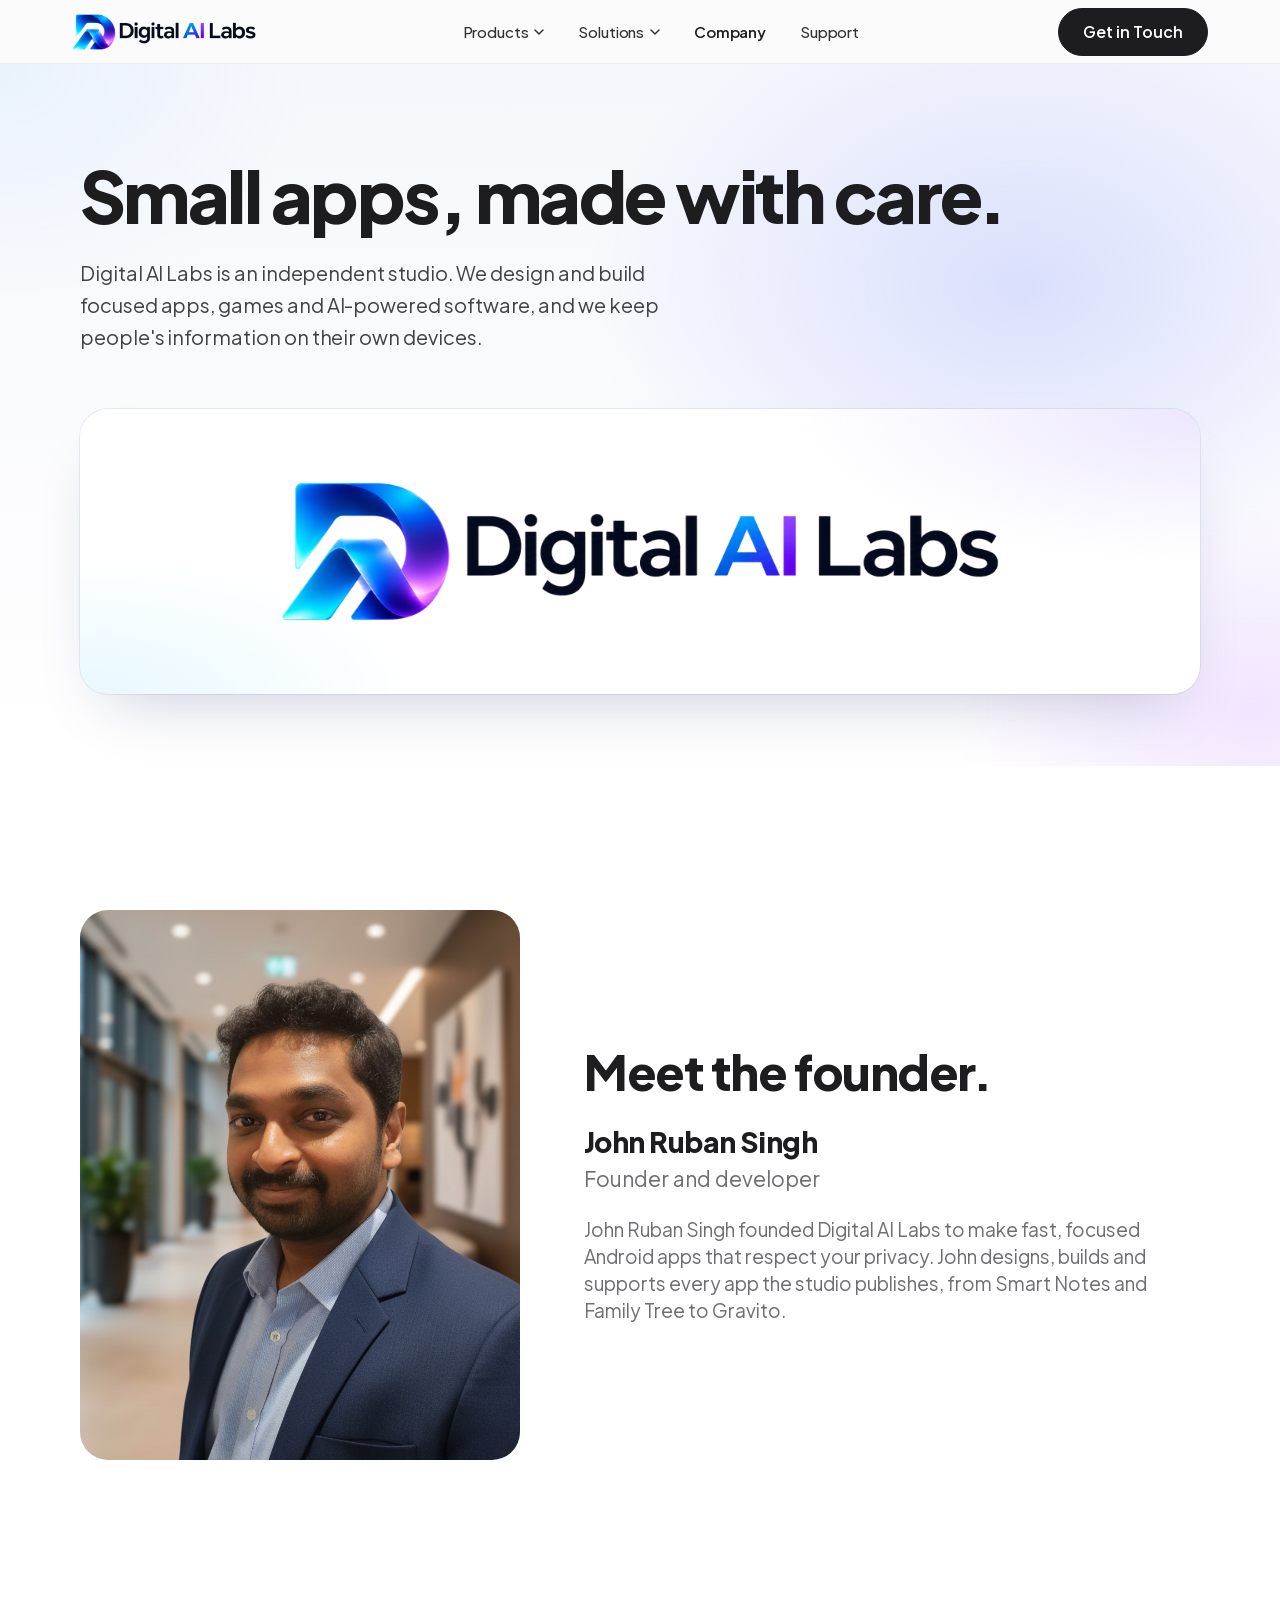
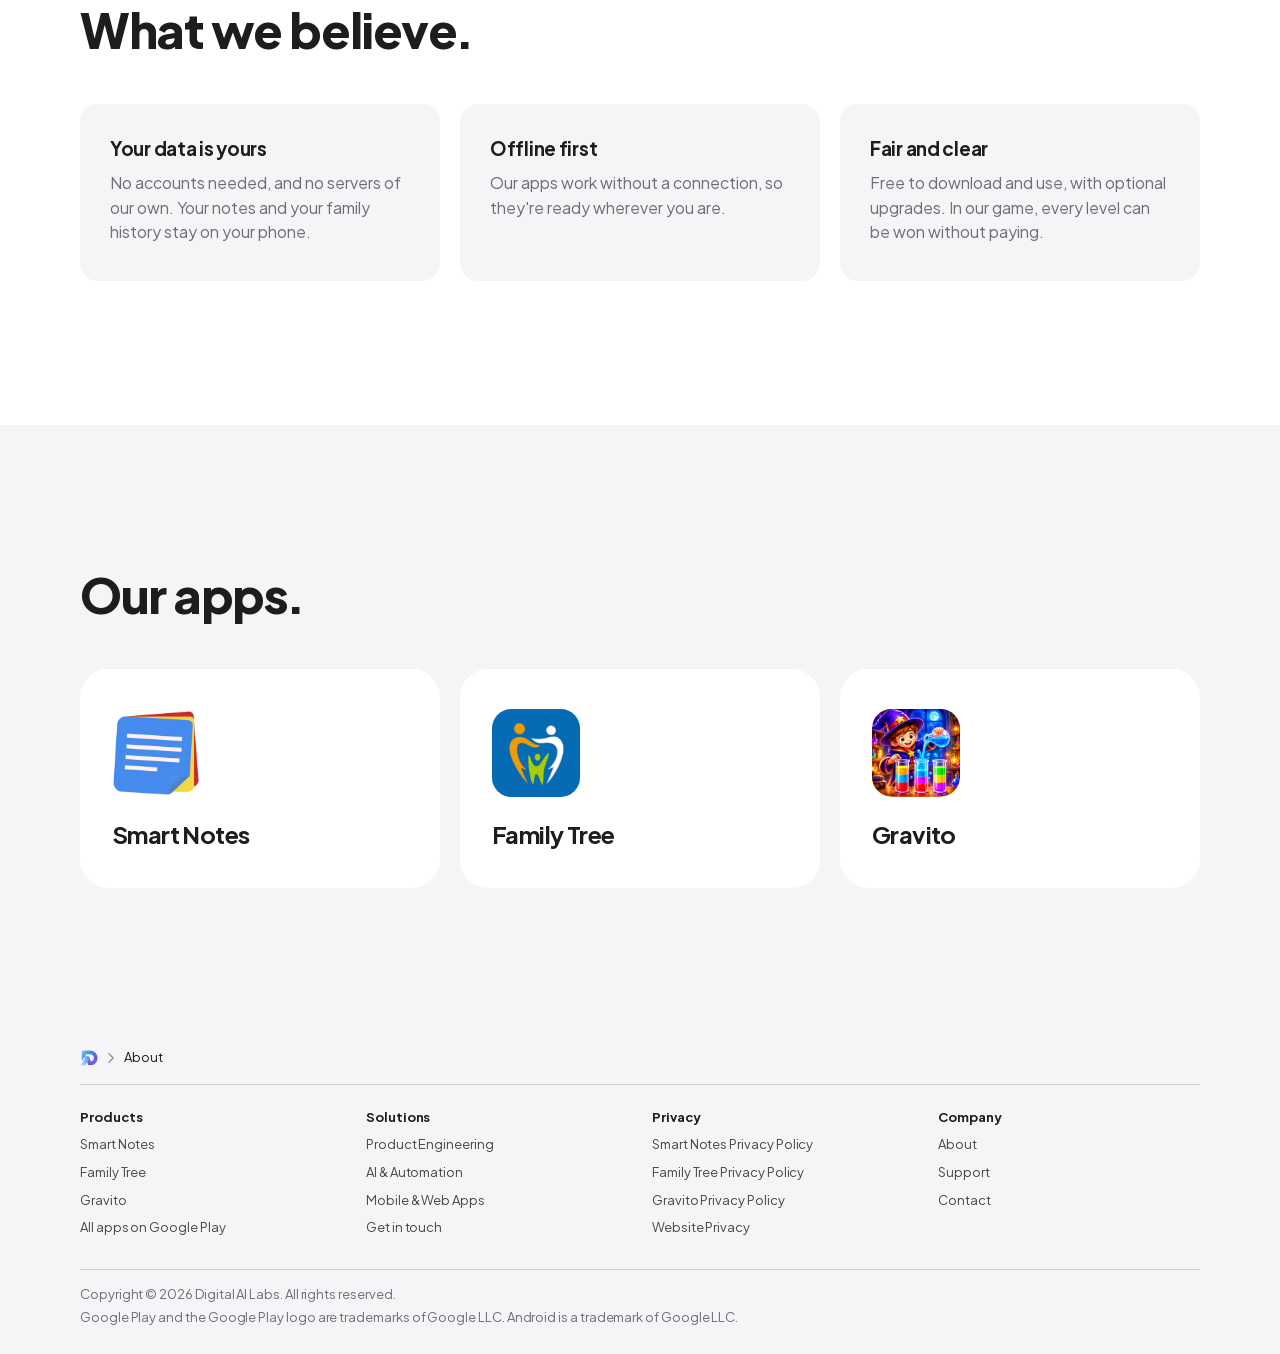
==== commit b225ed46: "Use the official Digital AI Labs logo and 3D monogram Navigation uses the horizontal brand logo, tri" ====
--- a/about/index.html
+++ b/about/index.html
@@ -31,7 +31,7 @@
 <a class="skip" href="#main">Skip to content</a>
 <header class="globalnav">
   <nav class="globalnav-inner" aria-label="Global">
-    <a class="brand" href="/" aria-label="Digital AI Labs home"><img class="mark" src="/assets/img/brand/mark.svg" alt="" width="100" height="90"><span>Digital <span class="ai">AI</span> Labs</span></a>
+    <a class="brand" href="/" aria-label="Digital AI Labs home"><img class="brand-logo" src="/assets/img/brand/logo.png" alt="" width="612" height="120"><img class="brand-logo-dark" src="/assets/img/brand/logo-dark.png" alt="" width="612" height="120"></a>
     <button class="menu-toggle" type="button" aria-expanded="false" aria-controls="globalnav-menu"><span class="sr-only">Menu</span><span class="menu-icon" aria-hidden="true"></span></button>
     <div class="globalnav-menu" id="globalnav-menu">
       <ul class="globalnav-list">
@@ -53,7 +53,7 @@
     <p class="home-sub">Digital AI Labs is an independent studio. We design and build focused apps, games and AI-powered software, and we keep people's information on their own devices.</p>
   </div>
   <div class="container wide-banner" data-reveal>
-    <img class="brand-banner" src="/assets/img/brand/brand-banner.jpg" alt="The Digital AI Labs logo: a D and an A folded from one ribbon of blue to violet glass" width="2172" height="724">
+    <div class="brand-card"><img src="/assets/img/brand/logo-large.png" alt="Digital AI Labs logo" width="1836" height="360"></div>
   </div>
 </section>
 <section class="section founder">
--- a/assets/css/site.css
+++ b/assets/css/site.css
@@ -148,6 +148,11 @@
 }
 .brand:hover { text-decoration: none; }
 .mark { width: 30px; height: auto; flex: none; }
+.brand-logo, .brand-logo-dark { display: block; height: 36px; width: auto; }
+.brand-logo-dark { display: none; }
+.theme-gravito .brand-logo { display: none; }
+.theme-gravito .brand-logo-dark { display: block; }
+@media (max-width: 960px) { .brand-logo, .brand-logo-dark { height: 30px; } }
 .brand .ai {
   background: var(--grad);
   -webkit-background-clip: text;
@@ -723,8 +728,19 @@
 .about-hero { padding: 96px 0 24px; text-align: center; }
 .about-hero .hero-headline { margin-top: 12px; }
 .wide-banner { max-width: 1120px; margin-top: 56px; }
-.brand-banner { width: 100%; border-radius: var(--radius); }
-@media (max-width: 734px) { .wide-banner { margin-top: 40px; } .brand-banner { border-radius: 18px; } }
+.brand-card {
+  display: grid;
+  place-items: center;
+  padding: 72px 8%;
+  border-radius: var(--radius);
+  background:
+    radial-gradient(60% 90% at 100% 0%, rgba(150, 120, 255, 0.18), transparent 60%),
+    radial-gradient(50% 80% at 0% 100%, rgba(60, 200, 255, 0.12), transparent 60%),
+    #fff;
+  box-shadow: 0 0 0 1px rgba(24, 47, 94, 0.08), 0 30px 60px -30px rgba(24, 32, 96, 0.25);
+}
+.brand-card img { width: min(720px, 100%); height: auto; }
+@media (max-width: 734px) { .wide-banner { margin-top: 40px; } .brand-card { padding: 40px 7%; border-radius: 20px; } }
 .notfound { padding-block: 160px; }
 
 .founder { background: var(--bg); }
@@ -1042,20 +1058,21 @@
 }
 .home-hero .ctas { margin-top: 36px; }
 
-.hero-visual { position: relative; justify-self: center; width: min(500px, 100%); }
-.hero-visual.small { width: min(400px, 100%); }
-.hero-mark {
+.hero-visual { position: relative; justify-self: end; width: min(640px, 112%); margin-right: -6%; }
+.hero-visual.small { width: min(560px, 100%); margin-right: -4%; }
+.hero-art { display: block; mix-blend-mode: multiply; }
+.hero-art img {
+  display: block;
   width: 100%;
-  filter: drop-shadow(0 36px 56px rgba(64, 76, 255, 0.30)) drop-shadow(0 8px 16px rgba(64, 76, 255, 0.12));
-}
-.hero-mark-reflection {
-  width: 100%;
-  margin-top: 2px;
-  margin-bottom: -58%;
-  transform: scaleY(-1);
-  opacity: 0.2;
-  -webkit-mask-image: linear-gradient(to top, #000 0%, transparent 38%);
-  mask-image: linear-gradient(to top, #000 0%, transparent 38%);
+  height: auto;
+  -webkit-mask-image:
+    linear-gradient(to right, transparent 0%, #000 14%, #000 86%, transparent 100%),
+    linear-gradient(to bottom, transparent 0%, #000 9%, #000 80%, transparent 100%);
+  -webkit-mask-composite: source-in;
+  mask-image:
+    linear-gradient(to right, transparent 0%, #000 14%, #000 86%, transparent 100%),
+    linear-gradient(to bottom, transparent 0%, #000 9%, #000 80%, transparent 100%);
+  mask-composite: intersect;
 }
 
 @media (max-width: 1068px) {
@@ -1065,9 +1082,7 @@
 @media (max-width: 834px) {
   .home-hero { padding: 48px 0 64px; }
   .home-hero-inner { grid-template-columns: 1fr; gap: 24px; }
-  .hero-visual { width: min(340px, 78%); order: -1; }
-  .hero-visual.small { width: min(280px, 66%); }
-  .hero-mark-reflection { display: none; }
+  .hero-visual, .hero-visual.small { justify-self: center; width: min(460px, 108%); margin: -12px 0 -24px; order: -1; }
 }
 @media (max-width: 734px) {
   .home-headline { font-size: 40px; line-height: 1.08; letter-spacing: -0.03em; }
@@ -1246,18 +1261,6 @@
   vertical-align: middle;
 }
 
-.hero-visual { isolation: isolate; }
-.hero-visual::after {
-  content: "";
-  position: absolute;
-  z-index: -1;
-  left: 10%; right: 6%; top: 46%;
-  height: 24%;
-  background: linear-gradient(90deg, rgba(0, 216, 255, 0.24), rgba(86, 75, 245, 0.2), rgba(216, 79, 255, 0.22));
-  filter: blur(44px);
-}
-
-
 .home-cta {
   padding: 104px 0 120px;
   border-top: 1px solid var(--line-soft);
@@ -1311,22 +1314,14 @@
   .home-hero-copy > :nth-child(6), .product-hero .container > :nth-child(6) { animation-delay: 0.4s; }
   @keyframes enter-up { from { opacity: 0; transform: translateY(22px); } }
 
-  /* -------- glass mark: rise, then float; reflection moves the opposite way */
-  .hero-mark {
+  /* -------- hero art: rise, then float gently */
+  .hero-art img {
     animation:
       mark-rise 1.2s cubic-bezier(0.2, 0.7, 0.2, 1) 0.1s both,
       mark-float 10s ease-in-out 1.4s infinite;
   }
-  .hero-mark-reflection {
-    animation:
-      reflect-rise 1.2s cubic-bezier(0.2, 0.7, 0.2, 1) 0.1s both,
-      reflect-float 10s ease-in-out 1.4s infinite;
-  }
   @keyframes mark-rise { from { opacity: 0; transform: translateY(36px) scale(0.96); } }
-  @keyframes mark-float { 0%, 100% { transform: translateY(0); } 50% { transform: translateY(-7px); } }
-  @keyframes reflect-rise { from { opacity: 0; transform: scaleY(-1) translateY(-36px); } to { opacity: 0.2; transform: scaleY(-1); } }
-  @keyframes reflect-float { 0%, 100% { transform: scaleY(-1) translateY(0); opacity: 0.2; } 50% { transform: scaleY(-1) translateY(-7px); opacity: 0.16; } }
-
+  @keyframes mark-float { 0%, 100% { transform: translateY(0); } 50% { transform: translateY(-8px); } }
 
   /* -------- product hero: side phones fan out from behind the centre */
   .product-hero .fan-center { animation: mark-rise 1s cubic-bezier(0.2, 0.7, 0.2, 1) 0.3s both; }
@@ -1345,17 +1340,4 @@
 }
 
 
-/* ================================================================== hero light streak */
-.home-hero::after {
-  content: "";
-  position: absolute;
-  right: -8%; top: 52%;
-  width: 70%; height: 220px;
-  background: radial-gradient(50% 40% at 50% 50%, rgba(255, 255, 255, 0.95), rgba(255, 255, 255, 0) 70%),
-              linear-gradient(100deg, rgba(120, 200, 255, 0) 10%, rgba(140, 150, 255, 0.22) 45%, rgba(200, 120, 255, 0.22) 65%, rgba(200, 120, 255, 0) 90%);
-  transform: rotate(-9deg);
-  filter: blur(18px);
-  pointer-events: none;
-}
-.home-hero-inner { z-index: 1; }
 .page-hero.about-top::after, .page-hero.support-top::after, .contact-hero::after { display: none; }
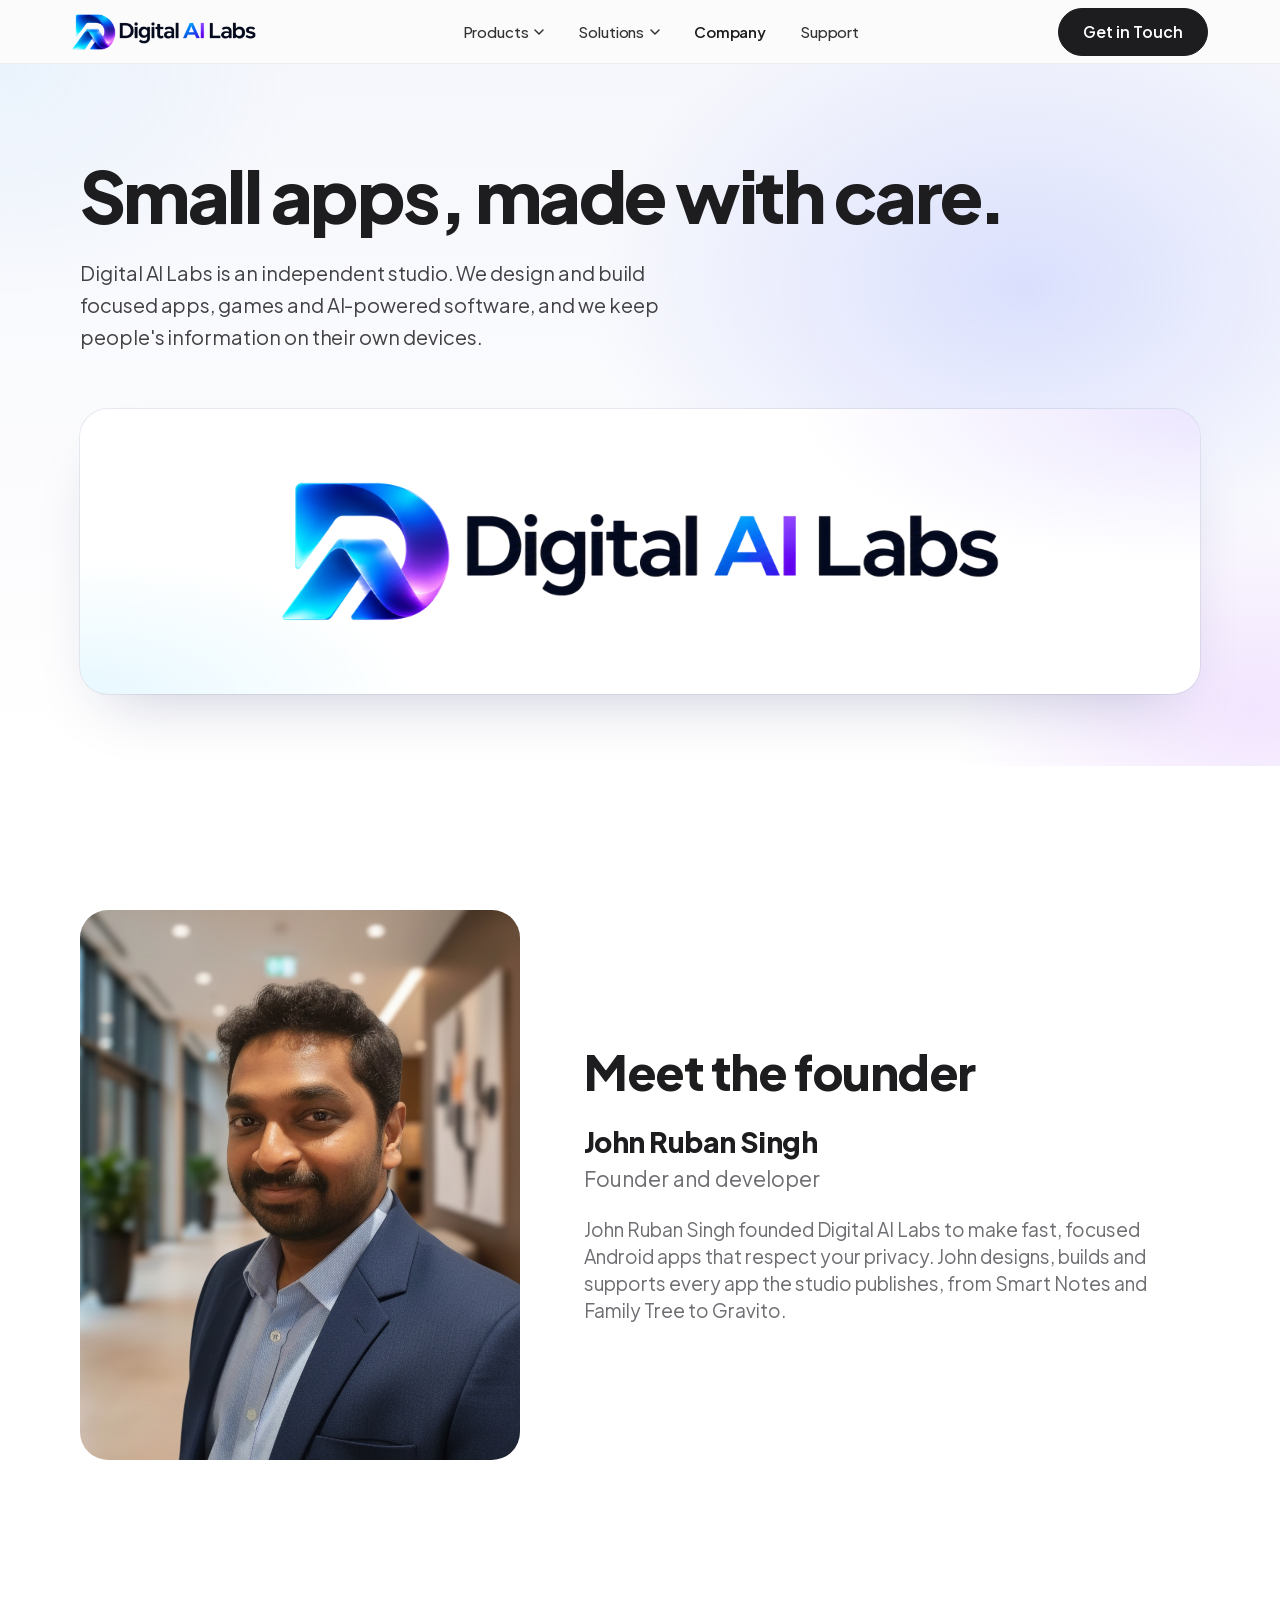
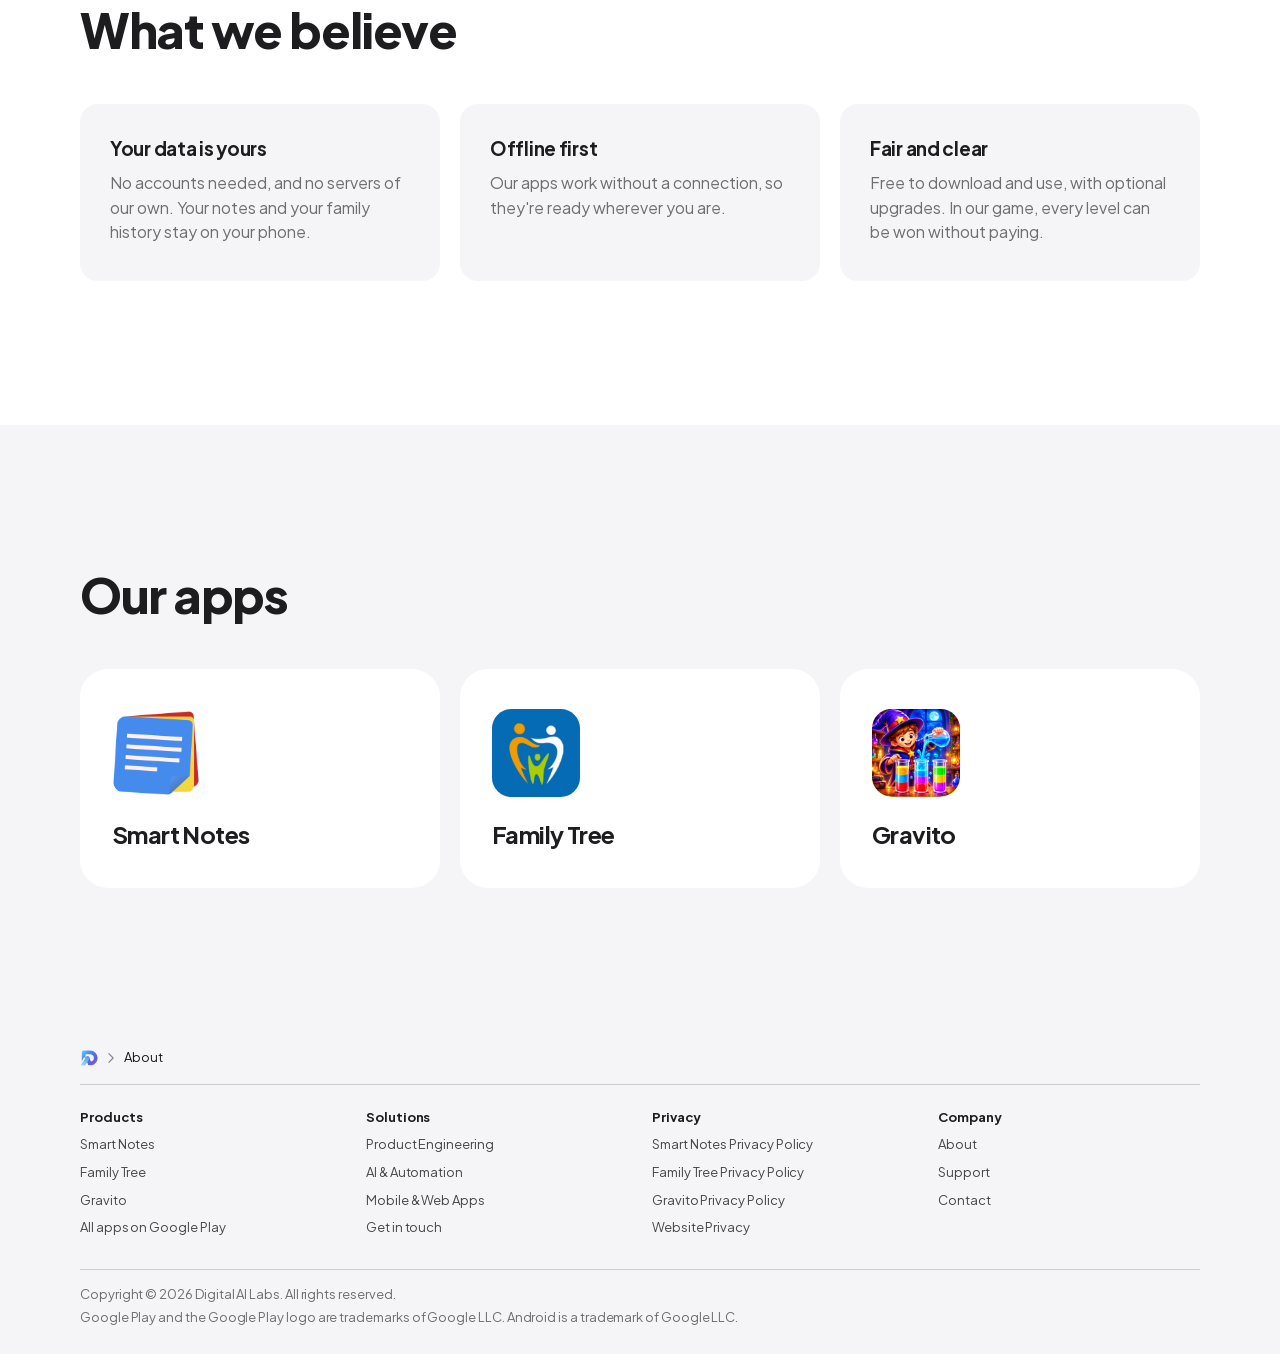
==== commit 8c93e5b3: "UI audit fixes across desktop, tablet and phone Align product-page content with the navigation; crop" ====
--- a/about/index.html
+++ b/about/index.html
@@ -60,7 +60,7 @@
   <div class="container wide founder-grid">
     <figure class="founder-photo"><img src="/assets/img/founder/portrait.jpg" alt="John Ruban Singh, founder of Digital AI Labs" width="792" height="990" loading="lazy"></figure>
     <div class="founder-copy">
-      <h2 class="section-headline">Meet the founder<span class="dot">.</span></h2>
+      <h2 class="section-headline">Meet the founder</h2>
       <p class="founder-name">John Ruban Singh</p>
       <p class="founder-role">Founder and developer</p>
       <p>John Ruban Singh founded Digital AI Labs to make fast, focused Android apps that respect your privacy. John designs, builds and supports every app the studio publishes, from Smart Notes and Family Tree to Gravito.</p>
@@ -69,7 +69,7 @@
 </section>
 <section class="section values">
   <div class="container wide">
-    <h2 class="section-headline">What we believe<span class="dot">.</span></h2>
+    <h2 class="section-headline">What we believe</h2>
     <ul class="feature-grid three">
       <li class="feature"><h3>Your data is yours</h3><p>No accounts needed, and no servers of our own. Your notes and your family history stay on your phone.</p></li>
       <li class="feature"><h3>Offline first</h3><p>Our apps work without a connection, so they're ready wherever you are.</p></li>
@@ -79,7 +79,7 @@
 </section>
 <section class="section apps-row">
   <div class="container wide">
-    <h2 class="section-headline">Our apps<span class="dot">.</span></h2>
+    <h2 class="section-headline">Our apps</h2>
     <ul class="app-cards">
       <li><a href="/smart-notes/"><img src="/assets/img/icons/smart-notes.png" alt="" width="88" height="88" loading="lazy"><h3>Smart Notes</h3></a></li>
       <li><a href="/family-tree/"><img src="/assets/img/icons/family-tree.png" alt="" width="88" height="88" loading="lazy"><h3>Family Tree</h3></a></li>
--- a/assets/css/site.css
+++ b/assets/css/site.css
@@ -26,7 +26,7 @@
   --grad: linear-gradient(92deg, #1e6be6 0%, #4a46e8 55%, #8b3ff2 100%);
   --nav-h: 64px;
   --ease: cubic-bezier(0.4, 0, 0.6, 1);
-  --container: 980px;
+  --container: 1120px;
   --wide: 1260px;
   --radius: 28px;
 }
@@ -618,7 +618,7 @@
   border-radius: var(--radius);
   background: var(--card);
 }
-.bigscreen-media img { width: 100%; }
+.bigscreen-media img { width: 100%; aspect-ratio: 16 / 11; object-fit: cover; object-position: 50% 60%; }
 
 /* ------------------------------------------------------------------ feature grid */
 
@@ -1124,7 +1124,8 @@
 .product-col:hover .product-col-arrow .arrow { transform: translateX(4px); }
 .product-col:hover h3 { color: #2650d9; }
 .proof { background: var(--bg-alt); }
-@media (max-width: 834px) { .product-cols { grid-template-columns: 1fr; gap: 40px; margin-top: 36px; } }
+@media (max-width: 600px) { .product-cols { grid-template-columns: 1fr; gap: 40px; margin-top: 36px; } }
+@media (min-width: 601px) and (max-width: 834px) { .product-col img { width: 92px; height: 92px; border-radius: 21px; } .product-col h3 { font-size: 22px; } .product-col p { font-size: 15px; } }
 @media (prefers-reduced-motion: reduce) { .product-col img, .product-col:hover img { transform: none; transition: none; } }
 
 /* ================================================================== AI solutions band */
@@ -1159,7 +1160,8 @@
 @media (max-width: 834px) {
   .solutions-band { grid-template-columns: 1fr; min-height: 0; }
   .band-copy { padding: 44px 32px 8px; }
-  .band-media { padding: 8px 24px 32px; }
+  .band-media { padding: 8px 24px 36px; }
+  .band-media img { max-width: 440px; }
 }
 @media (max-width: 734px) { .band-wrap { padding: 0 12px; } .band-headline { font-size: 32px; } }
 
@@ -1181,7 +1183,7 @@
 .svc-icon { width: 40px; height: 40px; flex: none; color: var(--text); }
 .service strong { display: block; font-size: 18px; font-weight: 700; letter-spacing: -0.02em; line-height: 1.3; transition: color 0.2s var(--ease); }
 .service small { display: block; margin-top: 6px; color: var(--text-2); font-size: 15px; line-height: 1.5; }
-@media (max-width: 834px) {
+@media (max-width: 734px) {
   .services { grid-template-columns: 1fr; }
   .services li + li { border-left: 0; border-top: 1px solid var(--line); }
   .service, .services li:first-child .service { padding: 20px 0; }
@@ -1341,3 +1343,26 @@
 
 
 .page-hero.about-top::after, .page-hero.support-top::after, .contact-hero::after { display: none; }
+
+/* ================================================================== UI audit fixes */
+.theme-gravito .features { background: var(--bg); }
+.footer-logo img { display: block; height: 26px; width: auto; }
+.footer-logo { opacity: 1 !important; }
+
+/* phone: feature cards become one grouped list */
+@media (max-width: 734px) {
+  .feature-grid:not(.three) { gap: 0; border-radius: 20px; overflow: hidden; background: var(--card-on-alt); }
+  .feature-grid:not(.three) .feature { padding: 20px 22px; border-radius: 0; background: transparent; }
+  .feature-grid:not(.three) .feature + .feature { border-top: 1px solid var(--line); }
+  .feature-grid:not(.three) .feature h3 { font-size: 17px; }
+  .feature-grid:not(.three) .feature p { margin-top: 6px; font-size: 15px; }
+  .services li:first-child .service { padding-top: 0; }
+}
+@media (min-width: 735px) and (max-width: 834px) {
+  .service { padding: 8px 18px; gap: 12px; }
+  .service small { font-size: 14px; }
+}
+@media (max-width: 734px) {
+  .product-hero .ctas, .final-cta .ctas { flex-direction: column; align-items: center; }
+  .product-hero .ctas .pill, .final-cta .ctas .pill { width: min(300px, 100%); }
+}
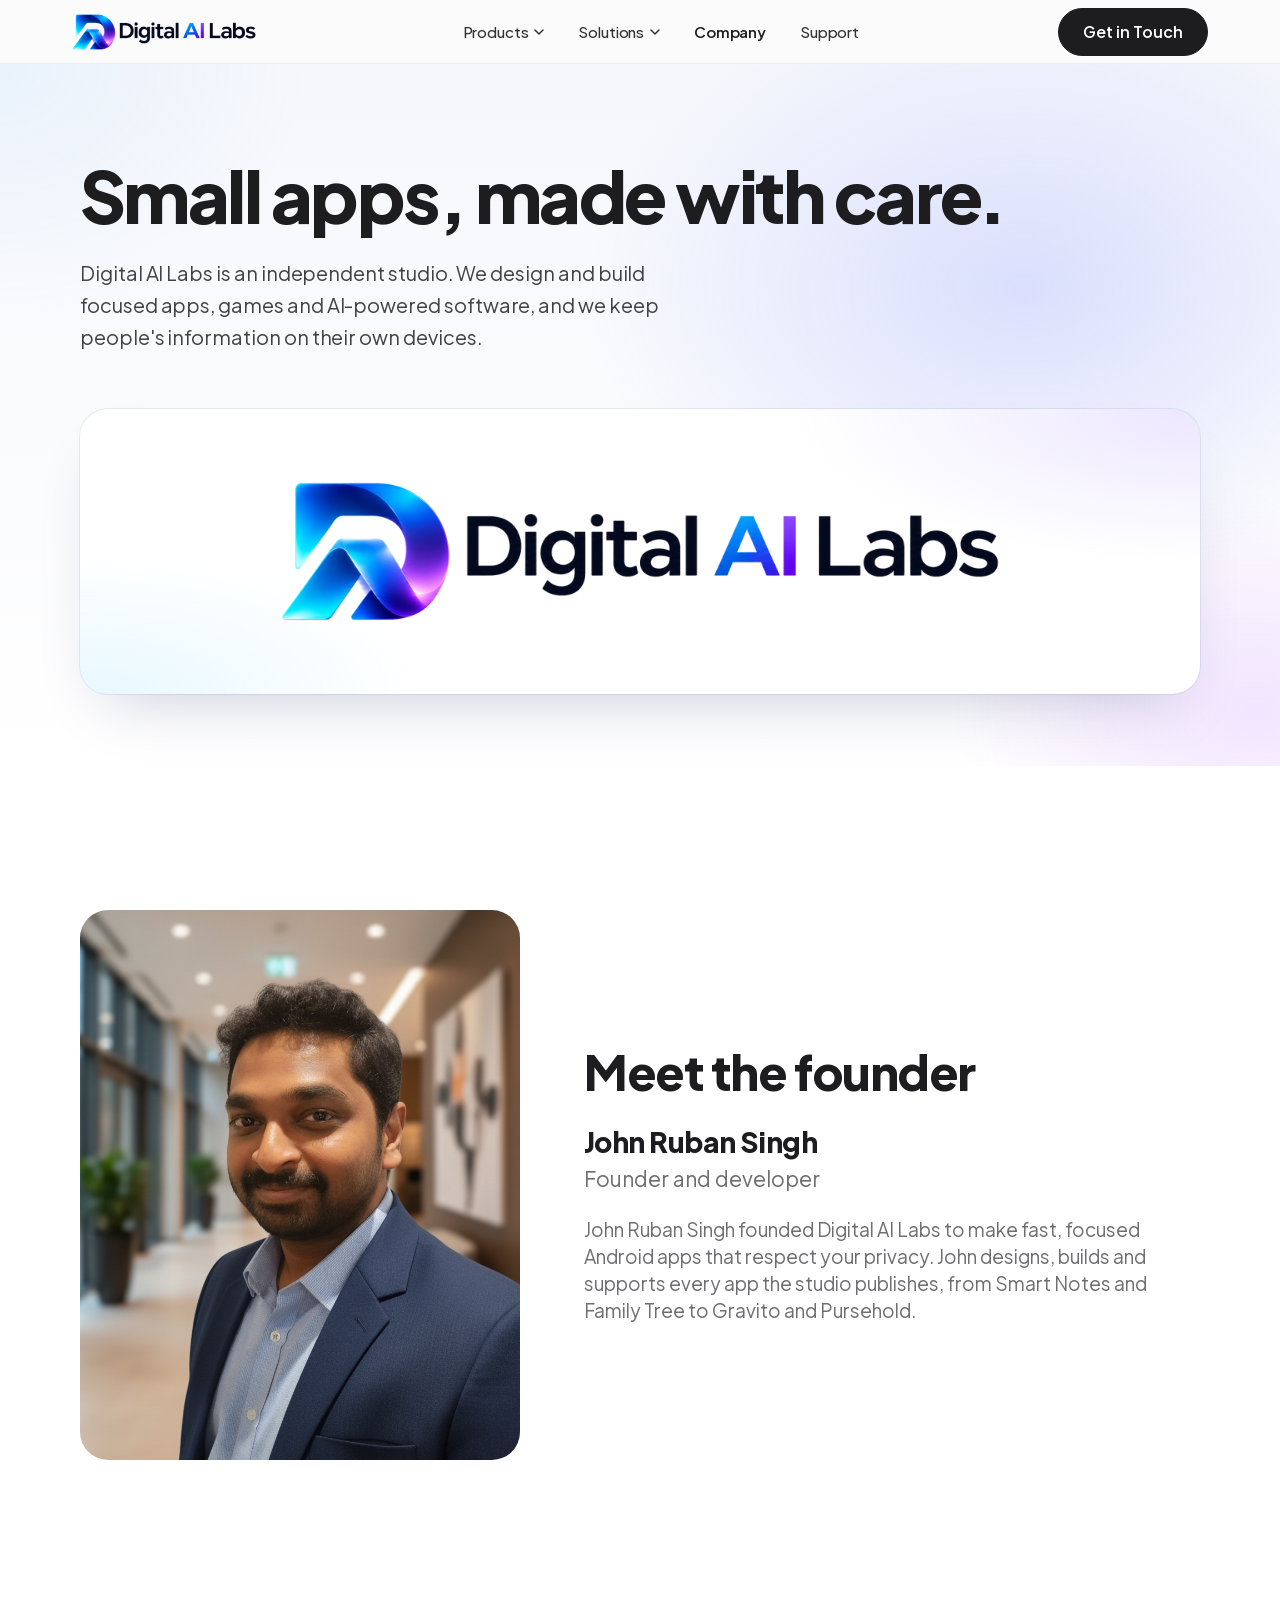
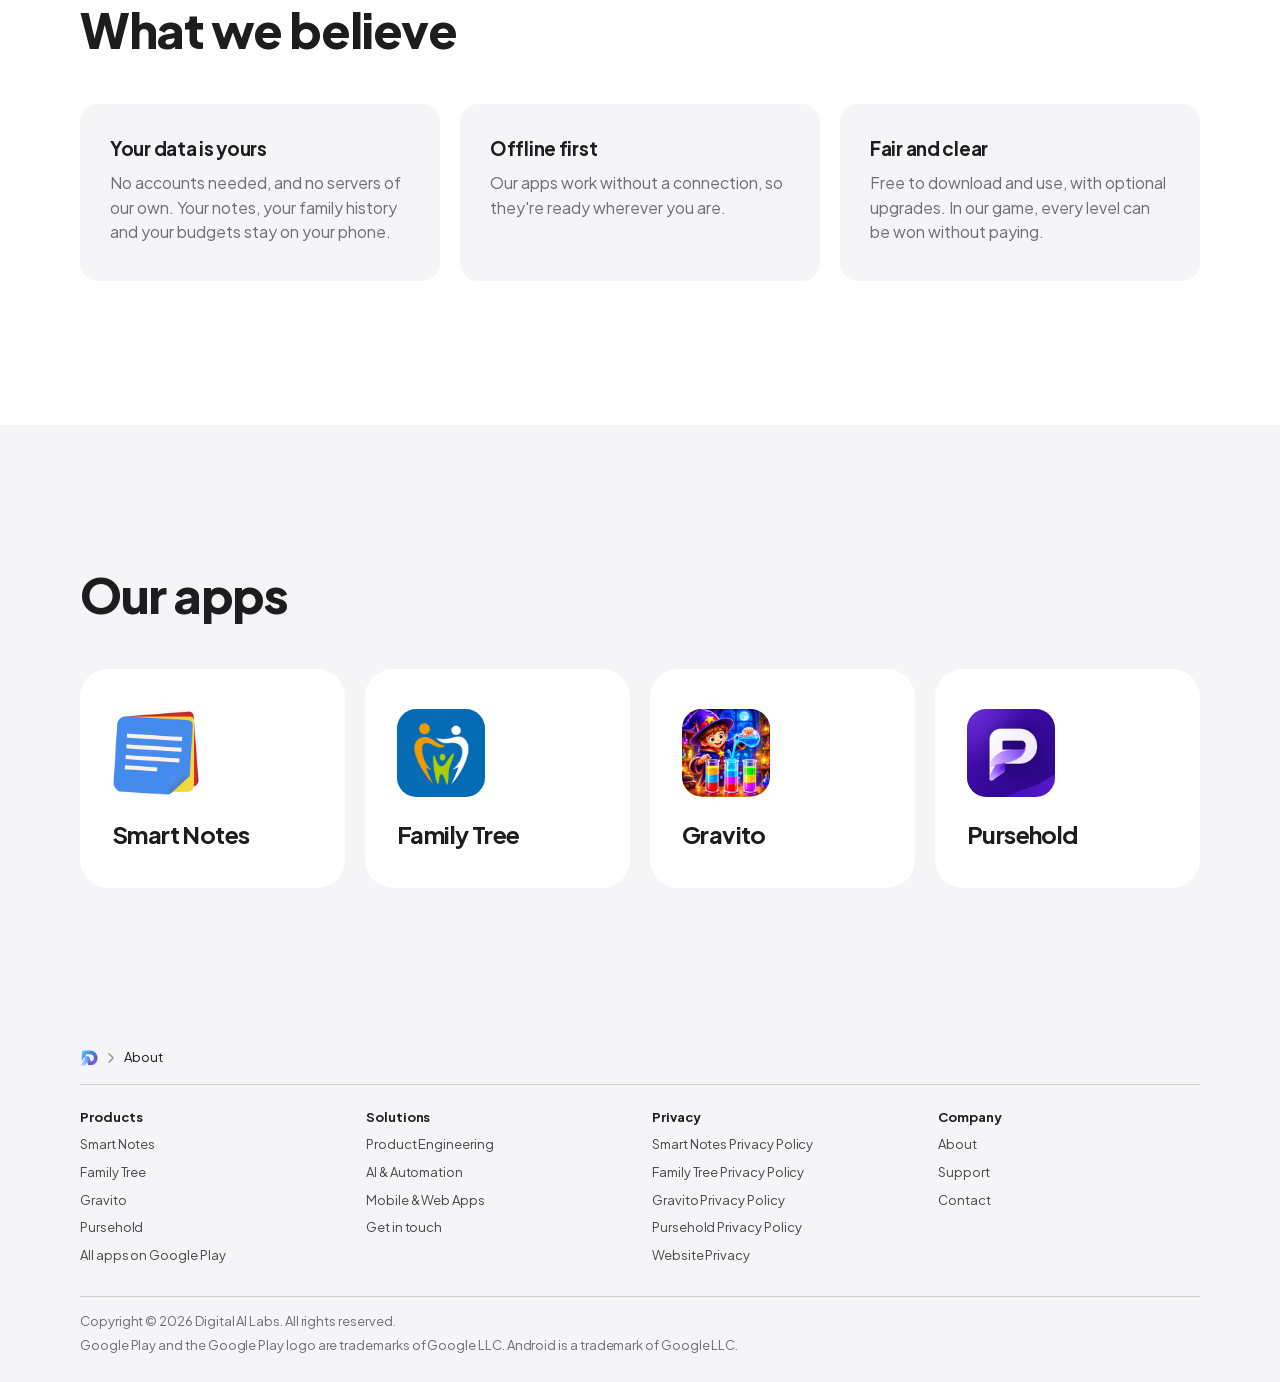
==== commit 8fb20a02: "Add Pursehold product page and privacy policy New /pursehold/ overview and /pursehold/privacy/ polic" ====
--- a/about/index.html
+++ b/about/index.html
@@ -4,7 +4,7 @@
 <meta charset="utf-8">
 <meta name="viewport" content="width=device-width, initial-scale=1">
 <title>About | Digital AI Labs</title>
-<meta name="description" content="Digital AI Labs is an independent Android studio founded by John Ruban Singh. We make Smart Notes, Family Tree and Gravito.">
+<meta name="description" content="Digital AI Labs is an independent Android studio founded by John Ruban Singh. We make Smart Notes, Family Tree, Gravito and Pursehold.">
 <link rel="canonical" href="https://digiailabs.com/about/">
 
 <meta name="theme-color" content="#ffffff" media="(prefers-color-scheme: light)">
@@ -12,7 +12,7 @@
 <meta property="og:type" content="website">
 <meta property="og:site_name" content="Digital AI Labs">
 <meta property="og:title" content="About | Digital AI Labs">
-<meta property="og:description" content="Digital AI Labs is an independent Android studio founded by John Ruban Singh. We make Smart Notes, Family Tree and Gravito.">
+<meta property="og:description" content="Digital AI Labs is an independent Android studio founded by John Ruban Singh. We make Smart Notes, Family Tree, Gravito and Pursehold.">
 <meta property="og:url" content="https://digiailabs.com/about/">
 <meta property="og:image" content="https://digiailabs.com/assets/img/og/home.png">
 <meta property="og:image:width" content="1200">
@@ -36,7 +36,7 @@
     <div class="globalnav-menu" id="globalnav-menu">
       <ul class="globalnav-list">
         <li class="has-menu"><button class="menu-btn" type="button" aria-expanded="false" aria-controls="menu-products">Products<svg class="caret" viewBox="0 0 10 6" aria-hidden="true"><path d="M1 1l4 4 4-4" fill="none" stroke="currentColor" stroke-width="1.5" stroke-linecap="round" stroke-linejoin="round"/></svg></button>
-          <div class="menu-panel" id="menu-products"><ul class="menu-items"><li><a href="/smart-notes/"><img src="/assets/img/icons/smart-notes.png" alt="" width="40" height="40"><span><strong>Smart Notes</strong></span></a></li><li><a href="/family-tree/"><img src="/assets/img/icons/family-tree.png" alt="" width="40" height="40"><span><strong>Family Tree</strong></span></a></li><li><a href="/gravito/"><img src="/assets/img/icons/gravito.png" alt="" width="40" height="40"><span><strong>Gravito</strong></span></a></li></ul><a class="menu-foot" href="https://play.google.com/store/apps/developer?id=Digital+AI+Labs">All apps on Google Play</a></div></li>
+          <div class="menu-panel" id="menu-products"><ul class="menu-items"><li><a href="/smart-notes/"><img src="/assets/img/icons/smart-notes.png" alt="" width="40" height="40"><span><strong>Smart Notes</strong></span></a></li><li><a href="/family-tree/"><img src="/assets/img/icons/family-tree.png" alt="" width="40" height="40"><span><strong>Family Tree</strong></span></a></li><li><a href="/gravito/"><img src="/assets/img/icons/gravito.png" alt="" width="40" height="40"><span><strong>Gravito</strong></span></a></li><li><a href="/pursehold/"><img src="/assets/img/icons/pursehold.png" alt="" width="40" height="40"><span><strong>Pursehold</strong></span></a></li></ul><a class="menu-foot" href="https://play.google.com/store/apps/developer?id=Digital+AI+Labs">All apps on Google Play</a></div></li>
         <li class="has-menu"><button class="menu-btn" type="button" aria-expanded="false" aria-controls="menu-solutions">Solutions<svg class="caret" viewBox="0 0 10 6" aria-hidden="true"><path d="M1 1l4 4 4-4" fill="none" stroke="currentColor" stroke-width="1.5" stroke-linecap="round" stroke-linejoin="round"/></svg></button>
           <div class="menu-panel" id="menu-solutions"><ul class="menu-items"><li><a href="/solutions/#engineering"><svg class="svc-icon" viewBox="0 0 40 40" aria-hidden="true"><g fill="none" stroke="currentColor" stroke-width="2" stroke-linejoin="round"><path d="M20 6 4 14l16 8 16-8z"/><path d="m4 20 16 8 16-8"/><path d="m4 26 16 8 16-8"/></g></svg><span><strong>Product Engineering</strong><small>Build, scale, and modernize digital products.</small></span></a></li><li><a href="/solutions/#ai"><svg class="svc-icon" viewBox="0 0 40 40" aria-hidden="true"><g fill="none" stroke="currentColor" stroke-width="2" stroke-linecap="round" stroke-linejoin="round"><rect x="10" y="10" width="20" height="20" rx="4"/><rect x="16" y="16" width="8" height="8" rx="1.5"/><path d="M15 4v6M20 4v6M25 4v6M15 30v6M20 30v6M25 30v6M4 15h6M4 20h6M4 25h6M30 15h6M30 20h6M30 25h6"/></g></svg><span><strong>AI &amp; Automation</strong><small>Leverage AI to improve productivity and experiences.</small></span></a></li><li><a href="/solutions/#apps"><svg class="svc-icon" viewBox="0 0 40 40" aria-hidden="true"><g fill="none" stroke="currentColor" stroke-width="2" stroke-linejoin="round"><rect x="3" y="8" width="26" height="18" rx="2.5"/><path d="M10 31h12" stroke-linecap="round"/><rect x="24" y="15" width="13" height="21" rx="2.5" fill="var(--bg)"/><path d="M29 32h3" stroke-linecap="round"/></g></svg><span><strong>Mobile &amp; Web Apps</strong><small>High-quality apps for Android, iOS, and web.</small></span></a></li></ul><a class="menu-foot" href="/solutions/">Explore AI solutions</a></div></li>
         <li><a href="/about/" aria-current="page">Company</a></li>
@@ -63,7 +63,7 @@
       <h2 class="section-headline">Meet the founder</h2>
       <p class="founder-name">John Ruban Singh</p>
       <p class="founder-role">Founder and developer</p>
-      <p>John Ruban Singh founded Digital AI Labs to make fast, focused Android apps that respect your privacy. John designs, builds and supports every app the studio publishes, from Smart Notes and Family Tree to Gravito.</p>
+      <p>John Ruban Singh founded Digital AI Labs to make fast, focused Android apps that respect your privacy. John designs, builds and supports every app the studio publishes, from Smart Notes and Family Tree to Gravito and Pursehold.</p>
     </div>
   </div>
 </section>
@@ -71,7 +71,7 @@
   <div class="container wide">
     <h2 class="section-headline">What we believe</h2>
     <ul class="feature-grid three">
-      <li class="feature"><h3>Your data is yours</h3><p>No accounts needed, and no servers of our own. Your notes and your family history stay on your phone.</p></li>
+      <li class="feature"><h3>Your data is yours</h3><p>No accounts needed, and no servers of our own. Your notes, your family history and your budgets stay on your phone.</p></li>
       <li class="feature"><h3>Offline first</h3><p>Our apps work without a connection, so they're ready wherever you are.</p></li>
       <li class="feature"><h3>Fair and clear</h3><p>Free to download and use, with optional upgrades. In our game, every level can be won without paying.</p></li>
     </ul>
@@ -84,6 +84,7 @@
       <li><a href="/smart-notes/"><img src="/assets/img/icons/smart-notes.png" alt="" width="88" height="88" loading="lazy"><h3>Smart Notes</h3></a></li>
       <li><a href="/family-tree/"><img src="/assets/img/icons/family-tree.png" alt="" width="88" height="88" loading="lazy"><h3>Family Tree</h3></a></li>
       <li><a href="/gravito/"><img src="/assets/img/icons/gravito.png" alt="" width="88" height="88" loading="lazy"><h3>Gravito</h3></a></li>
+      <li><a href="/pursehold/"><img src="/assets/img/icons/pursehold.png" alt="" width="88" height="88" loading="lazy"><h3>Pursehold</h3></a></li>
     </ul>
   </div>
 </section>
@@ -98,6 +99,7 @@
           <li><a href="/smart-notes/">Smart Notes</a></li>
           <li><a href="/family-tree/">Family Tree</a></li>
           <li><a href="/gravito/">Gravito</a></li>
+          <li><a href="/pursehold/">Pursehold</a></li>
           <li><a href="https://play.google.com/store/apps/developer?id=Digital+AI+Labs">All apps on Google Play</a></li>
         </ul>
       </div>
@@ -116,6 +118,7 @@
           <li><a href="/smart-notes/privacy/">Smart Notes Privacy Policy</a></li>
           <li><a href="/family-tree/privacy/">Family Tree Privacy Policy</a></li>
           <li><a href="/gravito/privacy/">Gravito Privacy Policy</a></li>
+          <li><a href="/pursehold/privacy/">Pursehold Privacy Policy</a></li>
           <li><a href="/privacy/">Website Privacy</a></li>
         </ul>
       </div>
--- a/assets/css/site.css
+++ b/assets/css/site.css
@@ -34,6 +34,7 @@
 /* Per-product accents, used sparingly (statement kicker, step numbers). */
 .theme-notes  { --accent: #5b4bdb; }
 .theme-tree   { --accent: #1a56db; }
+.theme-purse  { --accent: #6a2ad7; }
 .theme-gravito {
   --accent: #f5b83d;
   --text: #f5f5f7;
@@ -124,6 +125,7 @@
 .page-product .globalnav,
 .page-legal.theme-notes .globalnav,
 .page-legal.theme-tree .globalnav,
+.page-legal.theme-purse .globalnav,
 .page-legal.theme-gravito .globalnav { position: relative; }
 
 .globalnav-inner {
@@ -592,6 +594,7 @@
 }
 .theme-notes .statement-kicker { color: #a99cff; }
 .theme-tree .statement-kicker  { color: #ffc928; }
+.theme-purse .statement-kicker { color: #c4b5fd; }
 .statement-headline {
   margin-top: 12px;
   font-size: 80px; line-height: 1.05; font-weight: 600; letter-spacing: -0.025em;
@@ -719,6 +722,8 @@
   text-wrap: balance;
 }
 .play-badge { display: inline-block; margin-top: 32px; }
+/* Products not on Google Play yet (Pursehold): a quiet line under the hero buttons. */
+.hero-note { margin-top: 18px; color: var(--text-2); font-size: 14px; }
 .play-badge img { width: 200px; height: auto; }
 @media (max-width: 1068px) { .cta-headline { font-size: 40px; } }
 @media (max-width: 734px)  { .cta-headline { font-size: 32px; } .cta-icon { width: 96px; height: 96px; } }
@@ -779,7 +784,7 @@
 .apps-row { background: var(--bg-alt); }
 .app-cards {
   display: grid;
-  grid-template-columns: repeat(3, minmax(0, 1fr));
+  grid-template-columns: repeat(4, minmax(0, 1fr));
   gap: 20px;
   margin-top: 48px;
 }
@@ -798,8 +803,11 @@
 .app-cards h2, .app-cards h3 { margin-top: 24px; font-size: 28px; line-height: 1.143; font-weight: 600; letter-spacing: 0.007em; }
 .app-cards p { margin-top: 8px; color: var(--text-2); }
 .app-cards .card p a { font-weight: 500; }
+/* Support cards carry an email address, so they sit two across instead of four. */
+@media (min-width: 735px) { .page-support .app-cards { grid-template-columns: repeat(2, minmax(0, 1fr)); } }
 .card-links { font-size: 14px; }
-@media (max-width: 1068px) { .app-cards { grid-template-columns: 1fr; } }
+@media (max-width: 1068px) { .app-cards { grid-template-columns: repeat(2, minmax(0, 1fr)); } }
+@media (max-width: 734px)  { .app-cards { grid-template-columns: 1fr; } }
 .support-cards { padding-top: 48px; }
 
 .faq-section { background: var(--bg); padding-top: 0; }
@@ -1097,7 +1105,7 @@
 .block-head .eyebrow + .block-headline { margin-top: 12px; }
 .product-cols {
   display: grid;
-  grid-template-columns: repeat(3, minmax(0, 1fr));
+  grid-template-columns: repeat(4, minmax(0, 1fr));
   gap: 24px;
   margin-top: 48px;
 }
@@ -1124,6 +1132,7 @@
 .product-col:hover .product-col-arrow .arrow { transform: translateX(4px); }
 .product-col:hover h3 { color: #2650d9; }
 .proof { background: var(--bg-alt); }
+@media (max-width: 1068px) { .product-cols { grid-template-columns: repeat(2, minmax(0, 1fr)); row-gap: 48px; } }
 @media (max-width: 600px) { .product-cols { grid-template-columns: 1fr; gap: 40px; margin-top: 36px; } }
 @media (min-width: 601px) and (max-width: 834px) { .product-col img { width: 92px; height: 92px; border-radius: 21px; } .product-col h3 { font-size: 22px; } .product-col p { font-size: 15px; } }
 @media (prefers-reduced-motion: reduce) { .product-col img, .product-col:hover img { transform: none; transition: none; } }
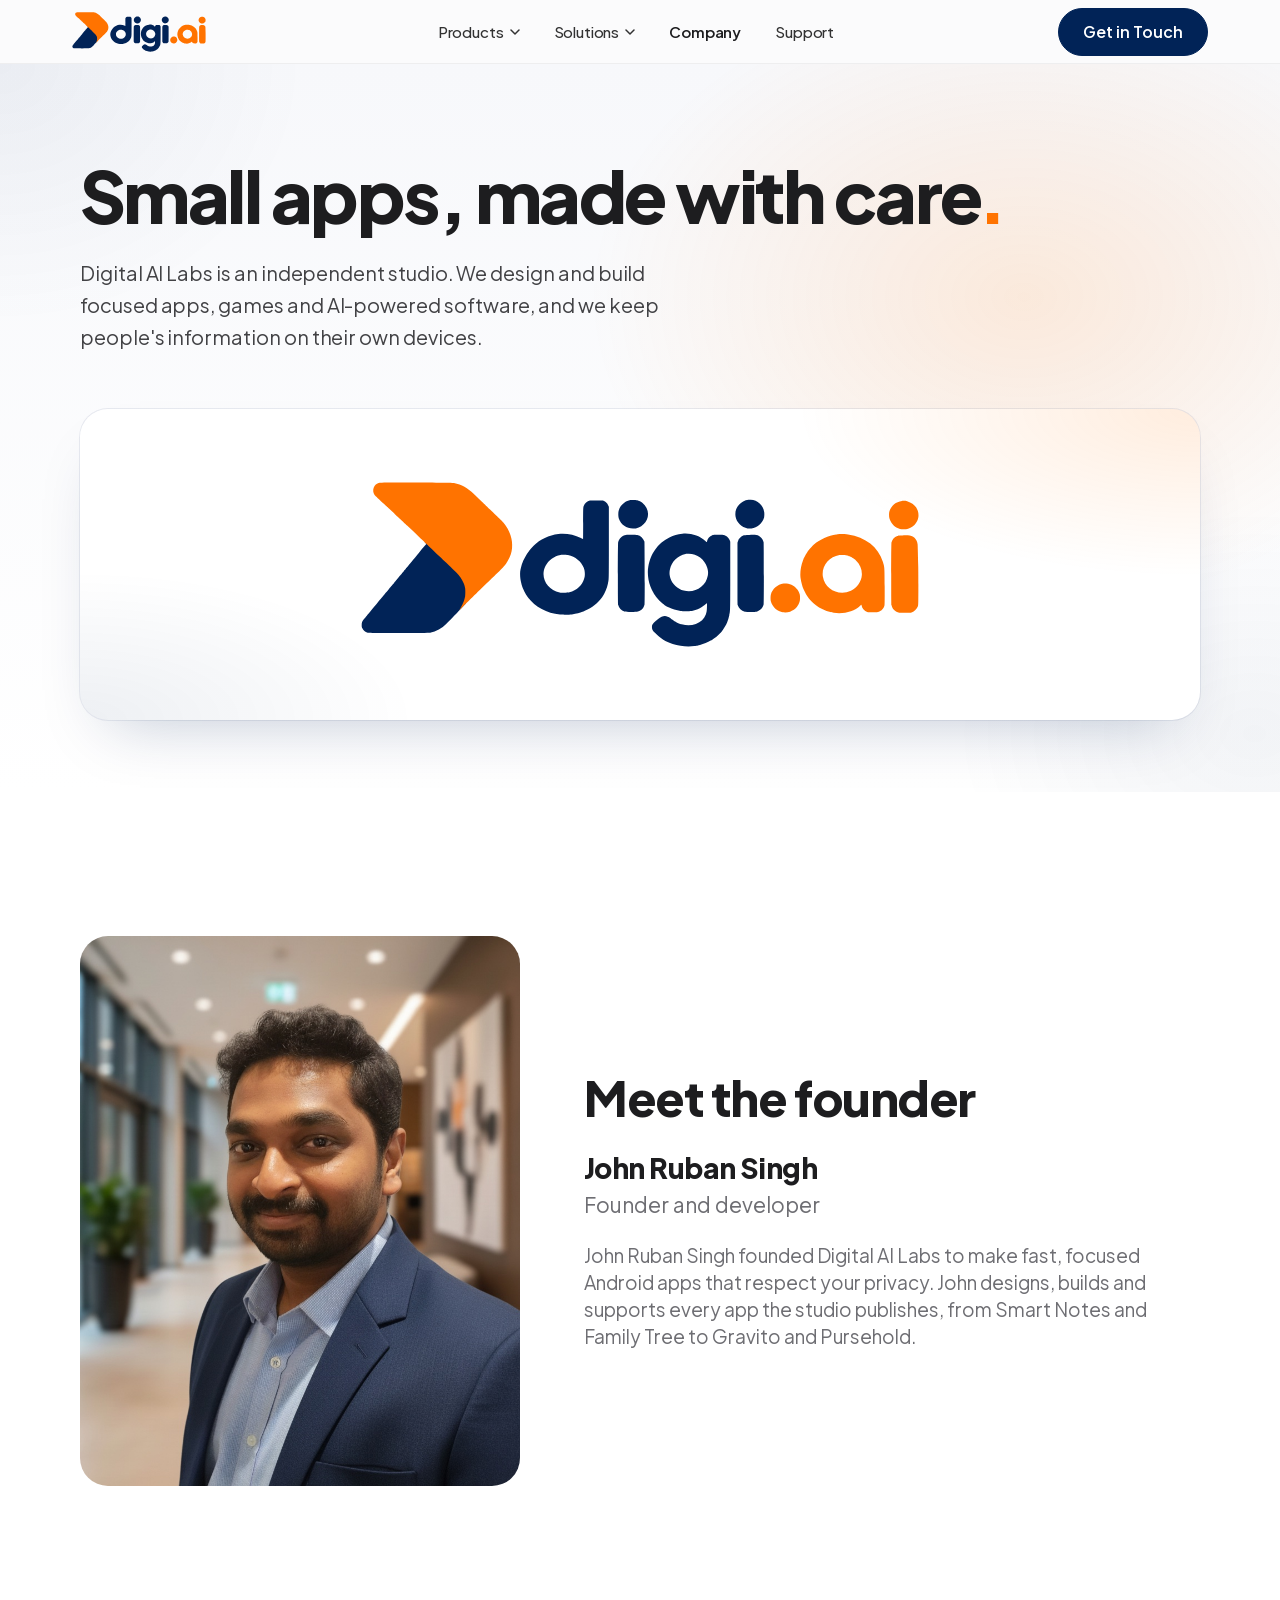
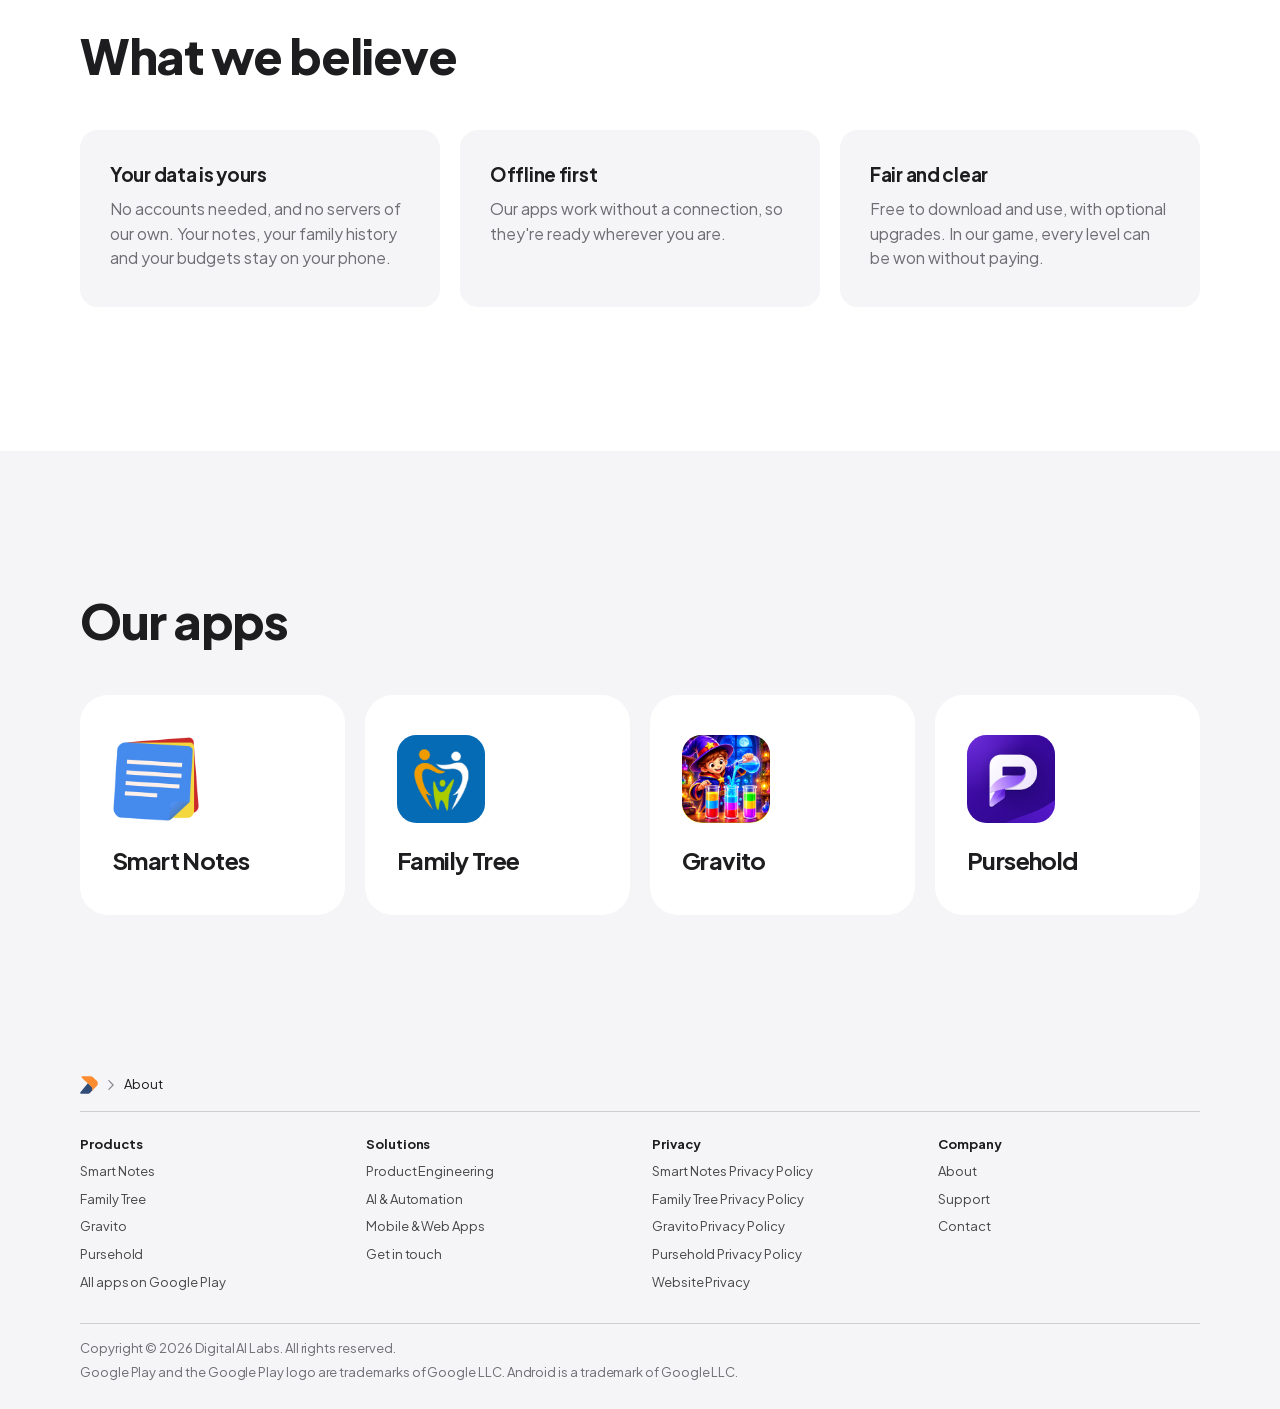
==== commit ae91341a: "Rebrand the site with the digi.ai logo Replace the blue/purple "D" monogram with the digi.ai ribbon " ====
--- a/about/index.html
+++ b/about/index.html
@@ -14,7 +14,7 @@
 <meta property="og:title" content="About | Digital AI Labs">
 <meta property="og:description" content="Digital AI Labs is an independent Android studio founded by John Ruban Singh. We make Smart Notes, Family Tree, Gravito and Pursehold.">
 <meta property="og:url" content="https://digiailabs.com/about/">
-<meta property="og:image" content="https://digiailabs.com/assets/img/og/home.png">
+<meta property="og:image" content="https://digiailabs.com/assets/img/og/home.png?v=2">
 <meta property="og:image:width" content="1200">
 <meta property="og:image:height" content="630">
 <meta name="twitter:card" content="summary_large_image">
@@ -31,7 +31,7 @@
 <a class="skip" href="#main">Skip to content</a>
 <header class="globalnav">
   <nav class="globalnav-inner" aria-label="Global">
-    <a class="brand" href="/" aria-label="Digital AI Labs home"><img class="brand-logo" src="/assets/img/brand/logo.png" alt="" width="612" height="120"><img class="brand-logo-dark" src="/assets/img/brand/logo-dark.png" alt="" width="612" height="120"></a>
+    <a class="brand" href="/" aria-label="Digital AI Labs home"><img class="brand-logo" src="/assets/img/brand/logo.svg" alt="" width="335" height="100"><img class="brand-logo-dark" src="/assets/img/brand/logo-dark.svg" alt="" width="335" height="100"></a>
     <button class="menu-toggle" type="button" aria-expanded="false" aria-controls="globalnav-menu"><span class="sr-only">Menu</span><span class="menu-icon" aria-hidden="true"></span></button>
     <div class="globalnav-menu" id="globalnav-menu">
       <ul class="globalnav-list">
@@ -53,7 +53,7 @@
     <p class="home-sub">Digital AI Labs is an independent studio. We design and build focused apps, games and AI-powered software, and we keep people's information on their own devices.</p>
   </div>
   <div class="container wide-banner" data-reveal>
-    <div class="brand-card"><img src="/assets/img/brand/logo-large.png" alt="Digital AI Labs logo" width="1836" height="360"></div>
+    <div class="brand-card"><img src="/assets/img/brand/logo.svg" alt="Digital AI Labs logo" width="1596" height="477"></div>
   </div>
 </section>
 <section class="section founder">
@@ -91,7 +91,7 @@
 </main>
 <footer class="footer">
   <div class="footer-inner">
-    <nav class="breadcrumbs" aria-label="Breadcrumb"><a href="/" class="crumb-home" aria-label="Digital AI Labs"><img class="mark" src="/assets/img/brand/mark.svg" alt="" width="100" height="90"></a><svg class="chev" viewBox="0 0 8 14" aria-hidden="true"><path d="M1 1l6 6-6 6" fill="none" stroke="currentColor" stroke-width="1.6" stroke-linecap="round" stroke-linejoin="round"/></svg><span>About</span></nav>
+    <nav class="breadcrumbs" aria-label="Breadcrumb"><a href="/" class="crumb-home" aria-label="Digital AI Labs"><img class="mark" src="/assets/img/brand/mark.svg" alt="" width="100" height="100"></a><svg class="chev" viewBox="0 0 8 14" aria-hidden="true"><path d="M1 1l6 6-6 6" fill="none" stroke="currentColor" stroke-width="1.6" stroke-linecap="round" stroke-linejoin="round"/></svg><span>About</span></nav>
     <div class="directory">
       <div class="dir-col">
         <h3>Products</h3>
--- a/assets/css/site.css
+++ b/assets/css/site.css
@@ -12,18 +12,24 @@
   --card-on-alt: #ffffff;
   --line: #d2d2d7;
   --line-soft: rgba(0, 0, 0, 0.16);
-  --link: #2650d9;
-  --blue: #2650d9;
-  --blue-hover: #0076df;
-  --blue-active: #006edb;
+  /* Brand (digi.ai logo): navy #012357 + orange #FF7300.
+     Orange on white is 2.7:1, so text and thin strokes use --orange-ink (3.1:1, large text only);
+     body-size links use --link (navy family, 8:1). */
+  --navy: #012357;
+  --navy-hover: #0a3270;
+  --orange: #ff7300;
+  --orange-ink: #e05a00;
+  --link: #1b4c9e;
+  --blue: var(--navy);
   --nav-bg: rgba(250, 250, 252, 0.8);
   --nav-text: rgba(0, 0, 0, 0.8);
   --mark: #1d1d1f;
   --mark-ink: #ffffff;
-  --accent: #0071e3;
+  --accent: var(--orange-ink);
 
   --font: "Jakarta", -apple-system, BlinkMacSystemFont, "Segoe UI", Helvetica, Arial, sans-serif;
-  --grad: linear-gradient(92deg, #1e6be6 0%, #4a46e8 55%, #8b3ff2 100%);
+  --grad: linear-gradient(92deg, #ff8a1f 0%, #ff7300 50%, #f06000 100%);
+  --grad-text: linear-gradient(92deg, #f06a00 0%, #de5300 100%);
   --nav-h: 64px;
   --ease: cubic-bezier(0.4, 0, 0.6, 1);
   --container: 1120px;
@@ -83,7 +89,7 @@
 a { color: var(--link); text-decoration: none; }
 a:hover { text-decoration: underline; }
 
-:focus-visible { outline: 2px solid #2650d9; outline-offset: 3px; border-radius: 6px; }
+:focus-visible { outline: 2px solid var(--link); outline-offset: 3px; border-radius: 6px; }
 
 h1, h2, h3, p, ul, ol, dl, dd, figure { margin: 0; }
 ul, ol { padding: 0; list-style: none; }
@@ -150,18 +156,18 @@
 }
 .brand:hover { text-decoration: none; }
 .mark { width: 30px; height: auto; flex: none; }
-.brand-logo, .brand-logo-dark { display: block; height: 36px; width: auto; }
+.brand-logo, .brand-logo-dark { display: block; height: 40px; width: auto; }
 .brand-logo-dark { display: none; }
 .theme-gravito .brand-logo { display: none; }
 .theme-gravito .brand-logo-dark { display: block; }
-@media (max-width: 960px) { .brand-logo, .brand-logo-dark { height: 30px; } }
+@media (max-width: 960px) { .brand-logo, .brand-logo-dark { height: 34px; } }
 .brand .ai {
   background: var(--grad);
   -webkit-background-clip: text;
   background-clip: text;
   color: transparent;
 }
-.theme-gravito .brand .ai { background-image: linear-gradient(92deg, #5aa8ff, #b993ff); }
+.theme-gravito .brand .ai { background-image: var(--grad); }
 
 .globalnav-menu {
   display: flex;
@@ -214,7 +220,7 @@
   background: rgba(255, 255, 255, 0.96);
   -webkit-backdrop-filter: saturate(180%) blur(24px);
   backdrop-filter: saturate(180%) blur(24px);
-  box-shadow: 0 24px 60px -12px rgba(16, 24, 64, 0.22), 0 2px 6px rgba(16, 24, 64, 0.06);
+  box-shadow: 0 24px 60px -12px rgba(1, 35, 87, 0.2), 0 2px 6px rgba(1, 35, 87, 0.06);
   opacity: 0;
   visibility: hidden;
   transform: translate(-50%, -6px);
@@ -239,7 +245,7 @@
 .menu-items a:hover { background: var(--bg-alt); text-decoration: none; }
 .theme-gravito .menu-items a:hover { background: rgba(255, 255, 255, 0.06); }
 .menu-items img { width: 40px; height: 40px; border-radius: 22%; flex: none; }
-.menu-items .svc-icon { width: 40px; height: 40px; padding: 8px; flex: none; border-radius: 12px; background: var(--bg-alt); color: #3b4fe0; }
+.menu-items .svc-icon { width: 40px; height: 40px; padding: 8px; flex: none; border-radius: 12px; background: var(--bg-alt); color: var(--navy); }
 .menu-items strong { display: block; font-size: 15px; font-weight: 600; letter-spacing: -0.01em; line-height: 1.3; }
 .menu-items small { display: block; margin-top: 2px; color: var(--text-2); font-size: 13px; line-height: 1.4; }
 .menu-foot {
@@ -377,9 +383,9 @@
   justify-content: center;
   gap: 10px;
   padding: 13px 24px;
-  border: 1.5px solid #1d1d1f;
+  border: 1.5px solid var(--navy);
   border-radius: 980px;
-  background: #1d1d1f;
+  background: var(--navy);
   color: #fff;
   font-size: 16px;
   font-weight: 600;
@@ -388,7 +394,7 @@
   white-space: nowrap;
   transition: background-color 0.2s var(--ease), border-color 0.2s var(--ease), color 0.2s var(--ease), box-shadow 0.2s var(--ease);
 }
-.pill:hover { background: #000; border-color: #000; text-decoration: none; box-shadow: 0 8px 20px -8px rgba(0, 0, 0, 0.45); }
+.pill:hover { background: var(--navy-hover); border-color: var(--navy-hover); text-decoration: none; box-shadow: 0 8px 20px -8px rgba(1, 35, 87, 0.5); }
 .pill .arrow { width: 16px; height: 16px; transition: transform 0.2s var(--ease); }
 .pill:hover .arrow, .link-arrow:hover .arrow, .product:hover .arrow { transform: translateX(3px); }
 
@@ -403,7 +409,7 @@
 .pill-small { padding: 5px 14px; font-size: 13px; border-width: 1px; }
 
 .link, .link-arrow { font-size: 17px; font-weight: 600; letter-spacing: -0.01em; }
-.link-arrow { display: inline-flex; align-items: center; gap: 8px; color: #2650d9; }
+.link-arrow { display: inline-flex; align-items: center; gap: 8px; color: var(--link); }
 .link-arrow .arrow { width: 16px; height: 16px; transition: transform 0.2s var(--ease); }
 .link .chev, .policy-links .chev { display: inline-block; width: 7px; height: 12px; margin-left: 0.3em; vertical-align: -0.05em; }
 
@@ -739,12 +745,12 @@
   padding: 72px 8%;
   border-radius: var(--radius);
   background:
-    radial-gradient(60% 90% at 100% 0%, rgba(150, 120, 255, 0.18), transparent 60%),
-    radial-gradient(50% 80% at 0% 100%, rgba(60, 200, 255, 0.12), transparent 60%),
+    radial-gradient(60% 90% at 100% 0%, rgba(255, 115, 0, 0.13), transparent 60%),
+    radial-gradient(50% 80% at 0% 100%, rgba(1, 35, 87, 0.07), transparent 60%),
     #fff;
-  box-shadow: 0 0 0 1px rgba(24, 47, 94, 0.08), 0 30px 60px -30px rgba(24, 32, 96, 0.25);
-}
-.brand-card img { width: min(720px, 100%); height: auto; }
+  box-shadow: 0 0 0 1px rgba(1, 35, 87, 0.08), 0 30px 60px -30px rgba(1, 35, 87, 0.25);
+}
+.brand-card img { width: min(560px, 100%); height: auto; }
 @media (max-width: 734px) { .wide-banner { margin-top: 40px; } .brand-card { padding: 40px 7%; border-radius: 20px; } }
 .notfound { padding-block: 160px; }
 
@@ -993,7 +999,7 @@
 .eyebrow span { margin-inline: 0.55em; color: var(--text-3); }
 
 .grad {
-  background: var(--grad);
+  background: var(--grad-text);
   -webkit-background-clip: text;
   background-clip: text;
   color: transparent;
@@ -1038,10 +1044,10 @@
   overflow: hidden;
   padding: 72px 0 88px;
   background:
-    radial-gradient(55% 70% at 80% 32%, rgba(96, 118, 255, 0.20), transparent 62%),
-    radial-gradient(38% 50% at 98% 92%, rgba(176, 92, 255, 0.16), transparent 62%),
-    radial-gradient(40% 60% at 0% 0%, rgba(120, 200, 255, 0.10), transparent 60%),
-    linear-gradient(180deg, #f6f7fc 0%, #ffffff 100%);
+    radial-gradient(55% 70% at 80% 32%, rgba(255, 115, 0, 0.13), transparent 62%),
+    radial-gradient(38% 50% at 98% 92%, rgba(1, 35, 87, 0.05), transparent 62%),
+    radial-gradient(40% 60% at 0% 0%, rgba(1, 35, 87, 0.05), transparent 60%),
+    linear-gradient(180deg, #f7f8fb 0%, #ffffff 100%);
 }
 .home-hero-inner {
   position: relative;
@@ -1121,16 +1127,16 @@
 .product-col img {
   width: 112px; height: 112px;
   border-radius: 25px;
-  box-shadow: 0 22px 40px -16px rgba(28, 40, 140, 0.45), 0 0 0 1px rgba(0, 0, 0, 0.04);
+  box-shadow: 0 22px 40px -16px rgba(1, 35, 87, 0.4), 0 0 0 1px rgba(0, 0, 0, 0.04);
   transition: transform 0.4s cubic-bezier(0.2, 0.7, 0.2, 1), box-shadow 0.4s cubic-bezier(0.2, 0.7, 0.2, 1);
 }
-.product-col:hover img { transform: translateY(-6px); box-shadow: 0 30px 50px -18px rgba(28, 40, 140, 0.5), 0 0 0 1px rgba(0, 0, 0, 0.04); }
+.product-col:hover img { transform: translateY(-6px); box-shadow: 0 30px 50px -18px rgba(1, 35, 87, 0.46), 0 0 0 1px rgba(0, 0, 0, 0.04); }
 .product-col h3 { margin-top: 26px; font-size: 26px; font-weight: 800; letter-spacing: -0.025em; line-height: 1.2; }
 .product-col p { max-width: 15em; margin-top: 10px; color: #424245; font-size: 16px; line-height: 1.5; }
 .product-col-arrow { margin-top: 14px; }
 .product-col-arrow .arrow { width: 18px; height: 18px; transition: transform 0.25s var(--ease); }
 .product-col:hover .product-col-arrow .arrow { transform: translateX(4px); }
-.product-col:hover h3 { color: #2650d9; }
+.product-col:hover h3 { color: var(--orange-ink); }
 .proof { background: var(--bg-alt); }
 @media (max-width: 1068px) { .product-cols { grid-template-columns: repeat(2, minmax(0, 1fr)); row-gap: 48px; } }
 @media (max-width: 600px) { .product-cols { grid-template-columns: 1fr; gap: 40px; margin-top: 36px; } }
@@ -1150,8 +1156,8 @@
   overflow: hidden;
   border-radius: 32px;
   background:
-    radial-gradient(60% 90% at 100% 0%, rgba(150, 120, 255, 0.22), transparent 60%),
-    linear-gradient(115deg, #f3f5fc 0%, #eef0fd 52%, #ebe5fd 100%);
+    radial-gradient(60% 90% at 100% 0%, rgba(255, 115, 0, 0.14), transparent 60%),
+    linear-gradient(115deg, #f5f6f9 0%, #f1f3f8 52%, #fbeee4 100%);
 }
 .band-copy { align-self: center; padding: 64px 0 64px 64px; }
 .band-headline {
@@ -1188,7 +1194,7 @@
 .service { display: flex; gap: 18px; height: 100%; padding: 8px 32px; color: var(--text); }
 .services li:first-child .service { padding-left: 0; }
 .service:hover { text-decoration: none; }
-.service:hover strong { color: #2650d9; }
+.service:hover strong { color: var(--link); }
 .svc-icon { width: 40px; height: 40px; flex: none; color: var(--text); }
 .service strong { display: block; font-size: 18px; font-weight: 700; letter-spacing: -0.02em; line-height: 1.3; transition: color 0.2s var(--ease); }
 .service small { display: block; margin-top: 6px; color: var(--text-2); font-size: 15px; line-height: 1.5; }
@@ -1200,7 +1206,7 @@
 
 /* ================================================================== solutions page */
 
-.page-solutions { --accent: #3b4fe0; }
+.page-solutions { --accent: var(--orange-ink); }
 .page-hero { padding-bottom: 88px; }
 .page-solutions .section { padding-block: 104px; }
 .page-solutions .services-detail { padding-top: 96px; padding-bottom: 40px; }
@@ -1222,8 +1228,8 @@
   padding: 12px;
   border-radius: 16px;
   background: #fff;
-  color: #3b4fe0;
-  box-shadow: 0 10px 24px -12px rgba(40, 50, 160, 0.35);
+  color: var(--navy);
+  box-shadow: 0 10px 24px -12px rgba(1, 35, 87, 0.3);
 }
 .service-card h3 { margin-top: 28px; font-size: 26px; font-weight: 800; letter-spacing: -0.025em; line-height: 1.2; }
 .service-tag { margin-top: 8px; font-size: 17px; font-weight: 600; letter-spacing: -0.01em; }
@@ -1247,10 +1253,10 @@
 }
 .contact-card.primary {
   background:
-    radial-gradient(60% 90% at 100% 0%, rgba(150, 120, 255, 0.22), transparent 60%),
-    linear-gradient(115deg, #f3f5fc 0%, #eef0fd 52%, #ebe5fd 100%);
-}
-.contact-card .svc-icon { width: 44px; height: 44px; color: #3b4fe0; }
+    radial-gradient(60% 90% at 100% 0%, rgba(255, 115, 0, 0.14), transparent 60%),
+    linear-gradient(115deg, #f5f6f9 0%, #f1f3f8 52%, #fbeee4 100%);
+}
+.contact-card .svc-icon { width: 44px; height: 44px; color: var(--navy); }
 .contact-card h2 { margin-top: 22px; font-size: 28px; font-weight: 800; letter-spacing: -0.025em; }
 .contact-card p { margin-top: 10px; color: var(--text-2); max-width: 26em; }
 .contact-card .pill { margin-top: 28px; }
@@ -1259,6 +1265,8 @@
 @media (max-width: 834px) { .contact-grid { grid-template-columns: 1fr; } .contact-card { padding: 36px 28px; } .contact-card .pill { white-space: normal; } }
 
 .dot { margin-left: -0.04em; }
+/* Company pages echo the orange full stop in the digi.ai logo; product pages keep their own colours. */
+.home-headline .dot, .band-headline .dot, .notfound .dot { color: var(--orange); }
 
 
 /* ================================================================== reference-site refinements */
@@ -1275,7 +1283,7 @@
 .home-cta {
   padding: 104px 0 120px;
   border-top: 1px solid var(--line-soft);
-  background: radial-gradient(60% 80% at 50% 100%, rgba(198, 212, 255, 0.38), transparent 65%);
+  background: radial-gradient(60% 80% at 50% 100%, rgba(255, 115, 0, 0.1), transparent 65%);
 }
 .home-cta .block-headline { margin-top: 12px; }
 
@@ -1306,7 +1314,7 @@
    entirely for prefers-reduced-motion. */
 
 .globalnav { transition: box-shadow 0.3s var(--ease), background-color 0.3s var(--ease); }
-.globalnav.is-scrolled { box-shadow: 0 10px 30px -14px rgba(16, 24, 64, 0.22); }
+.globalnav.is-scrolled { box-shadow: 0 10px 30px -14px rgba(1, 35, 87, 0.2); }
 
 .product img, .service .svc-icon, .app-cards img { transition: transform 0.35s cubic-bezier(0.2, 0.7, 0.2, 1); }
 
@@ -1355,7 +1363,7 @@
 
 /* ================================================================== UI audit fixes */
 .theme-gravito .features { background: var(--bg); }
-.footer-logo img { display: block; height: 26px; width: auto; }
+.footer-logo img { display: block; height: 30px; width: auto; }
 .footer-logo { opacity: 1 !important; }
 
 /* phone: feature cards become one grouped list */
